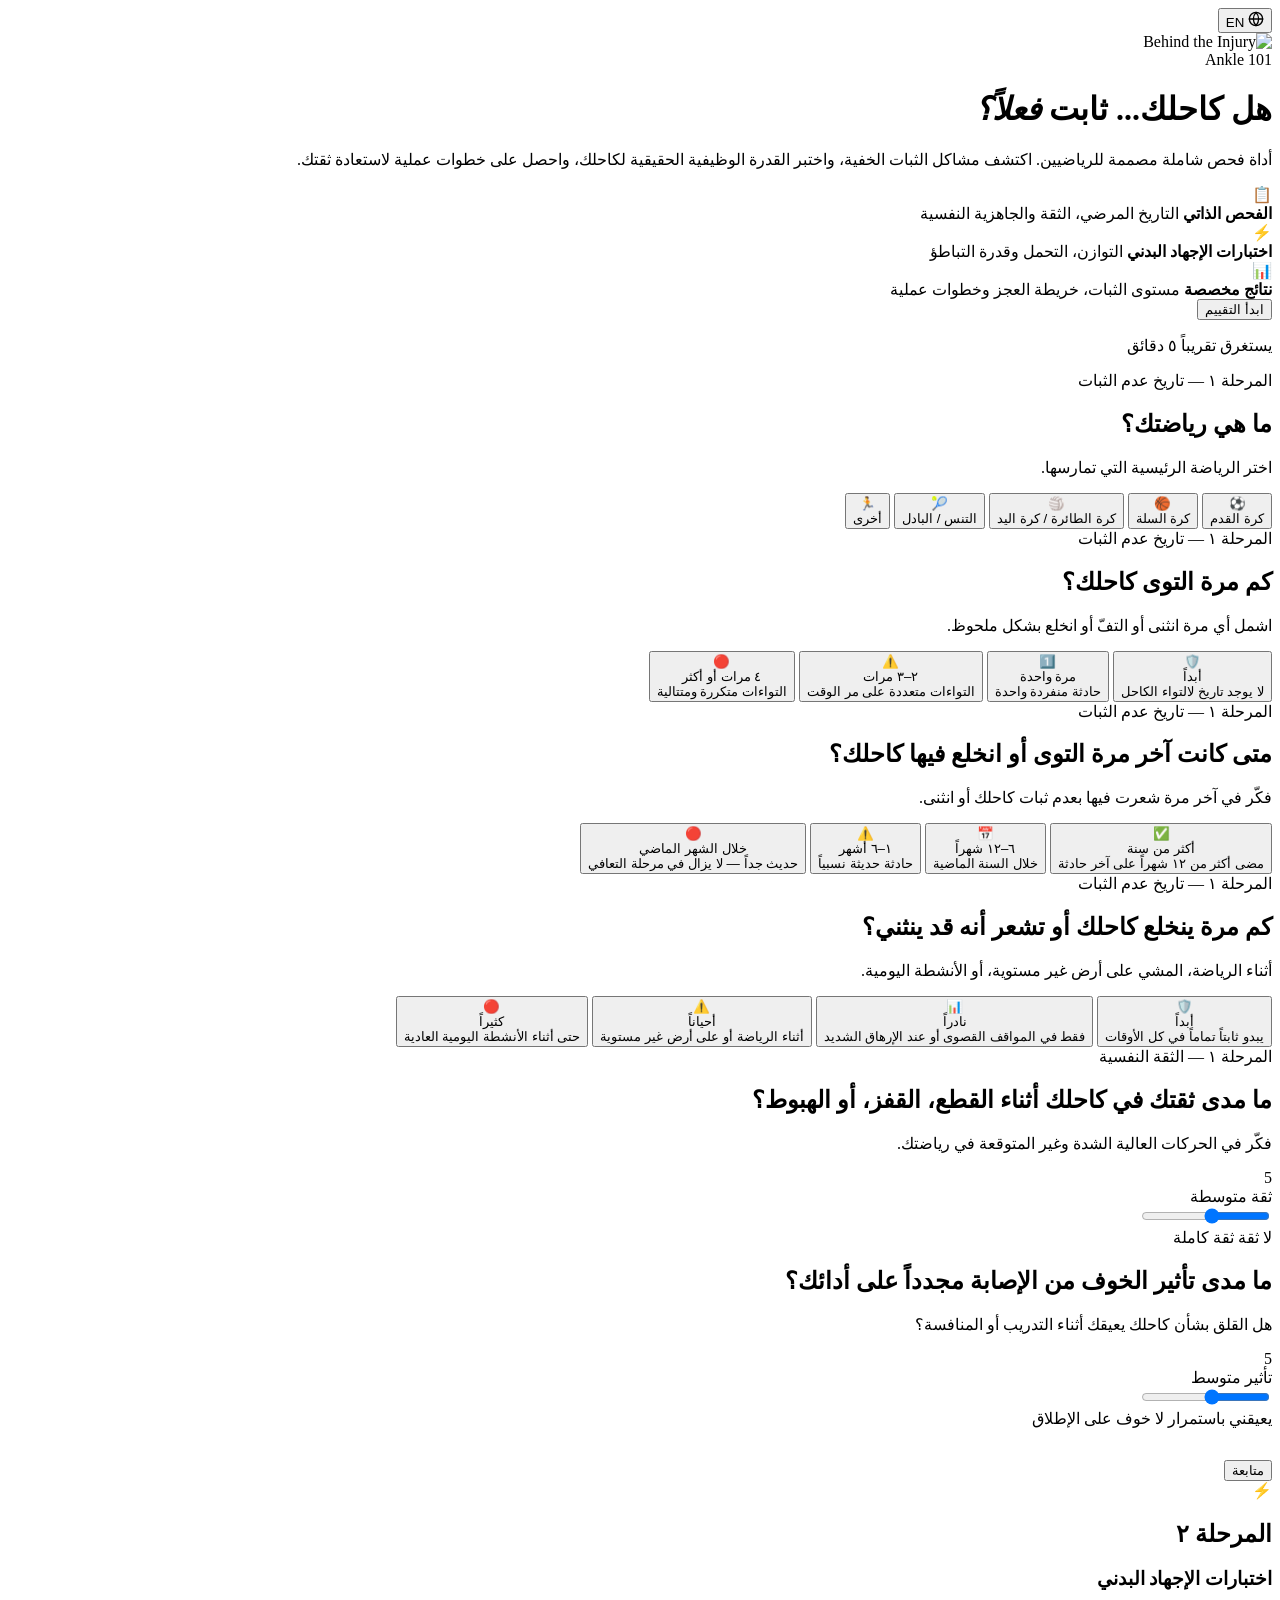
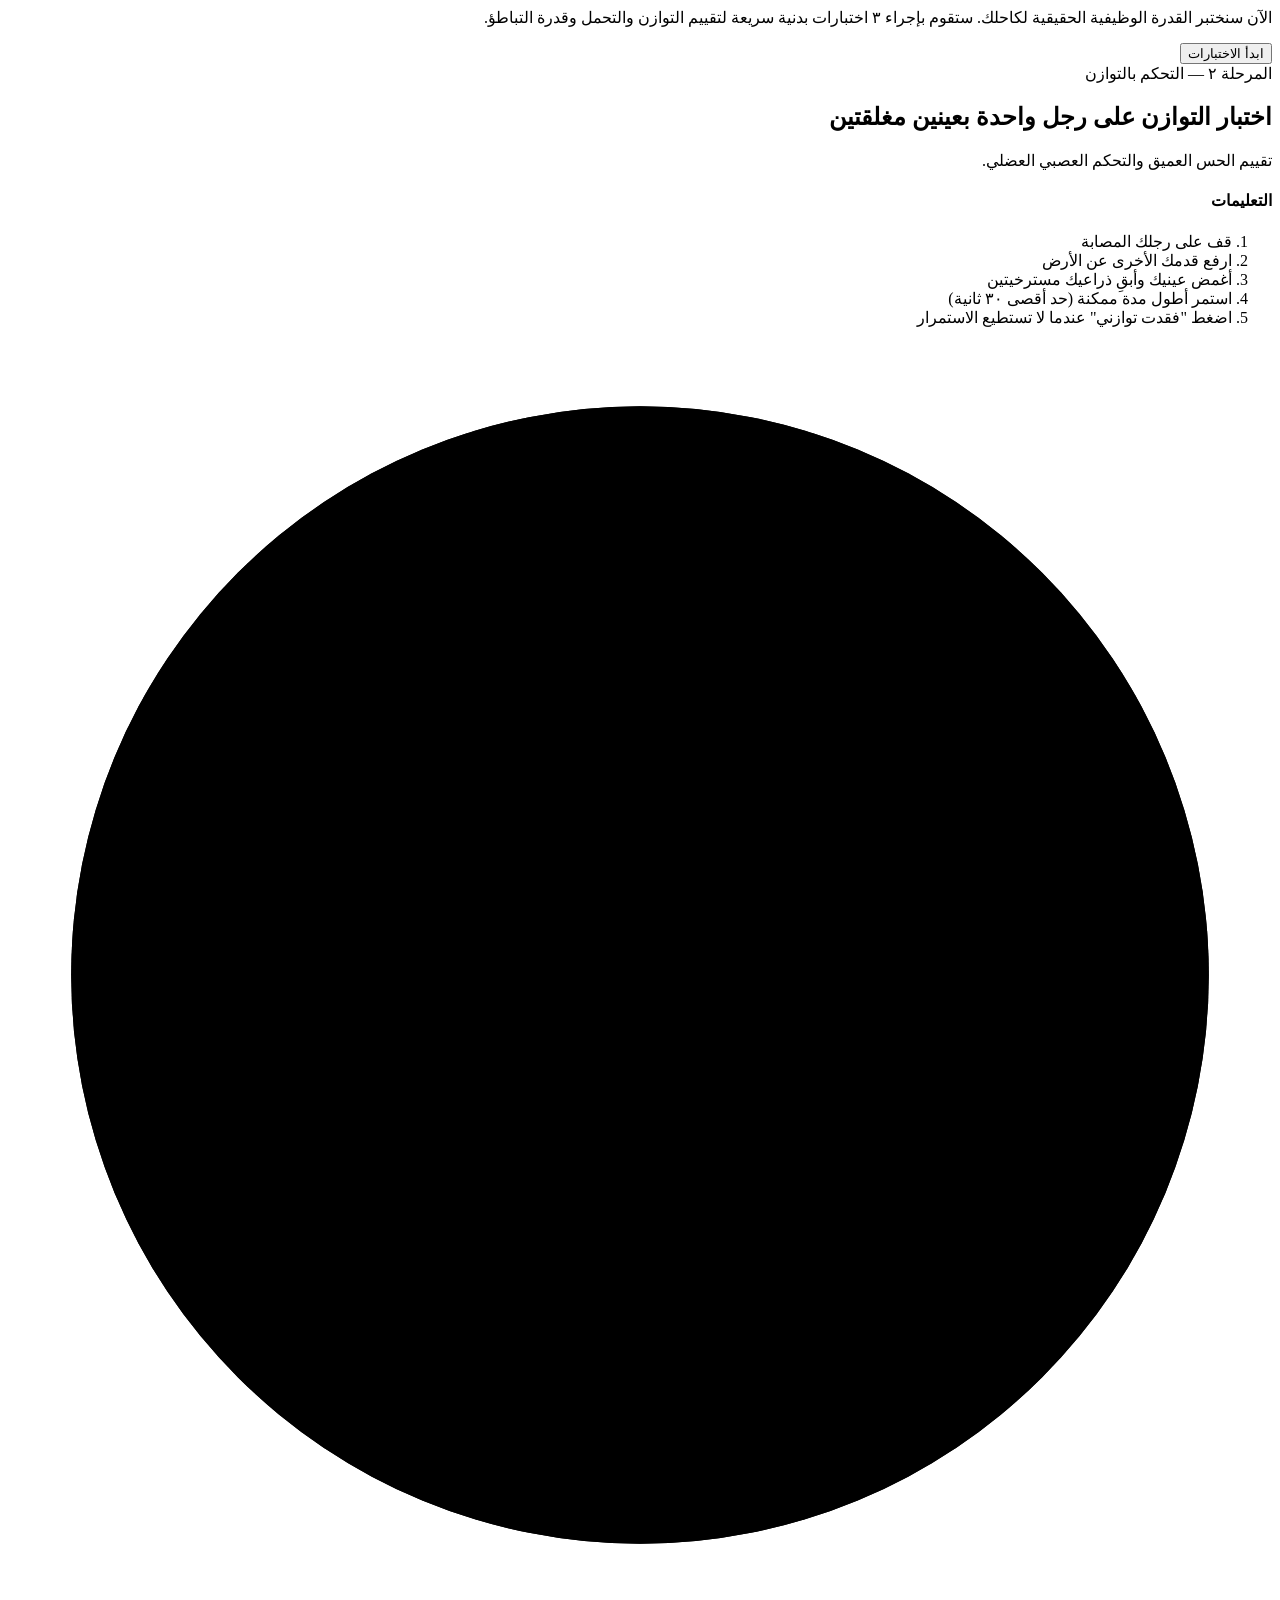
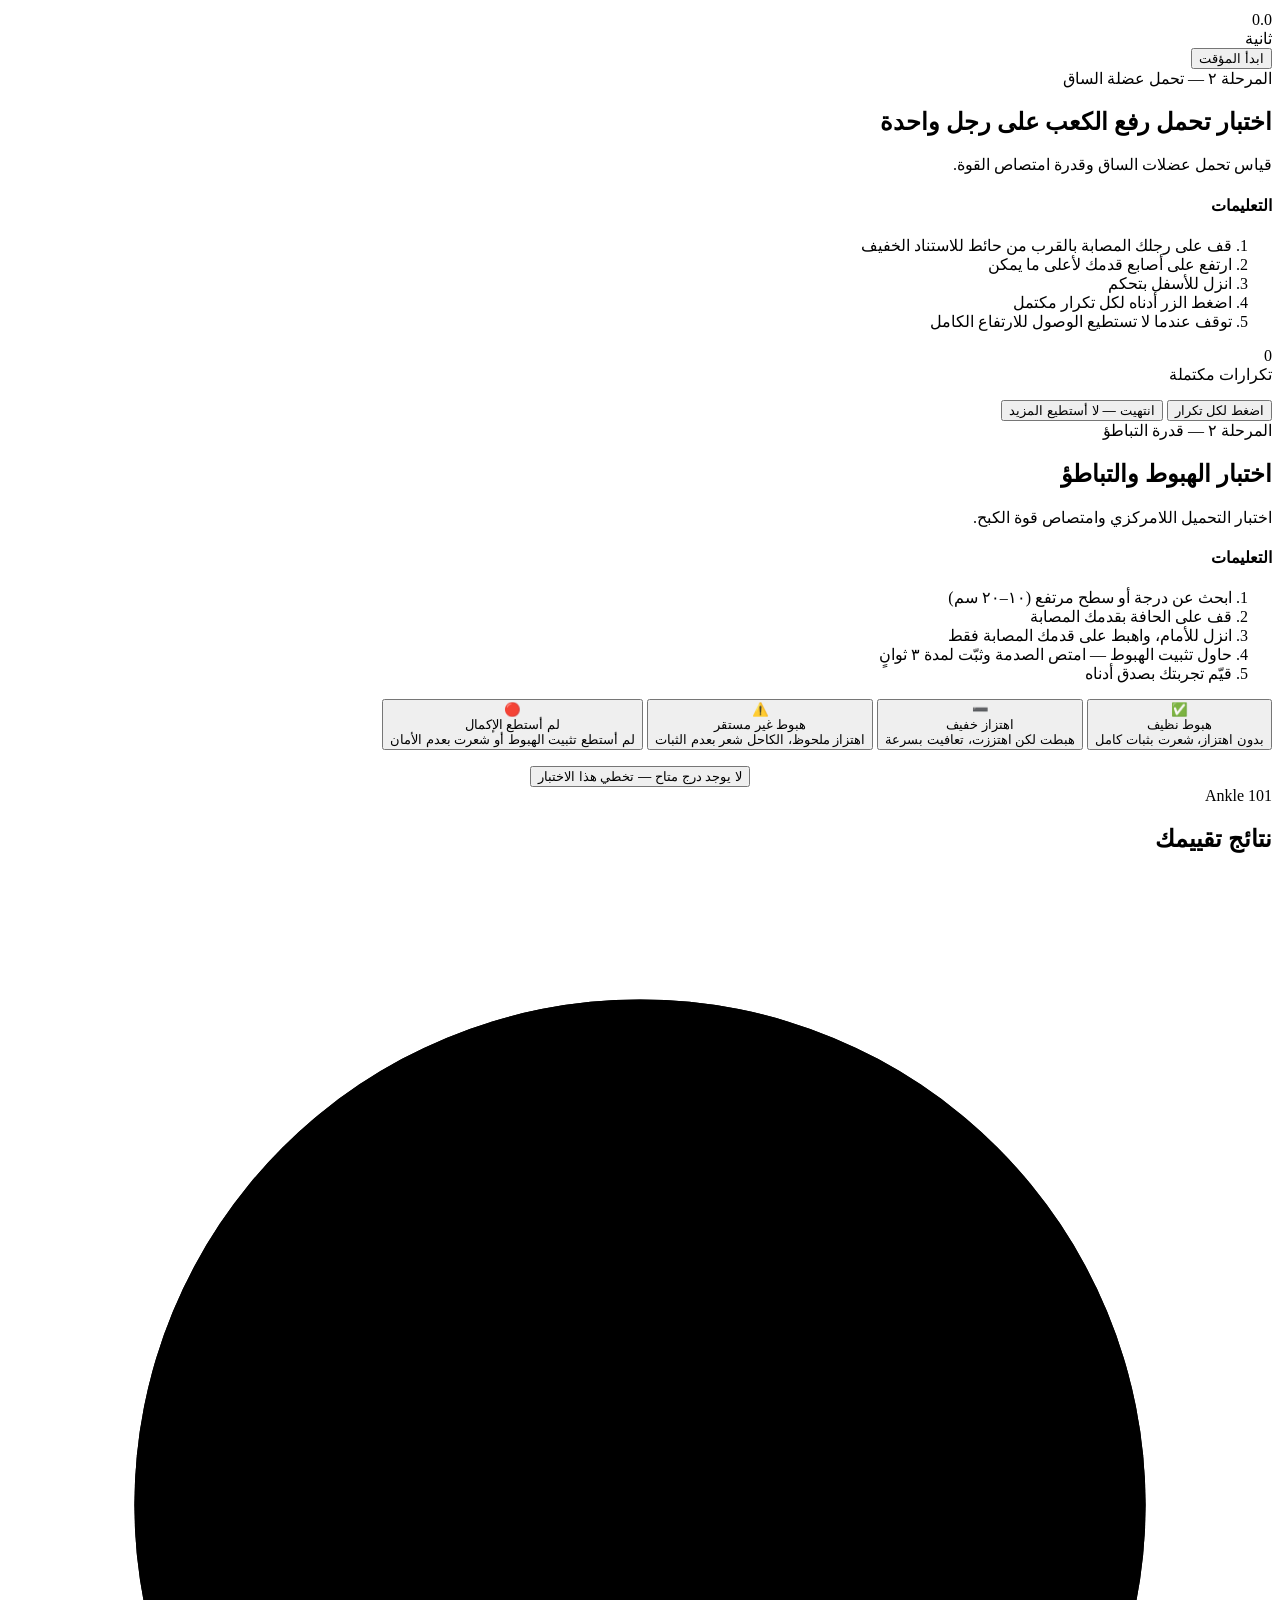
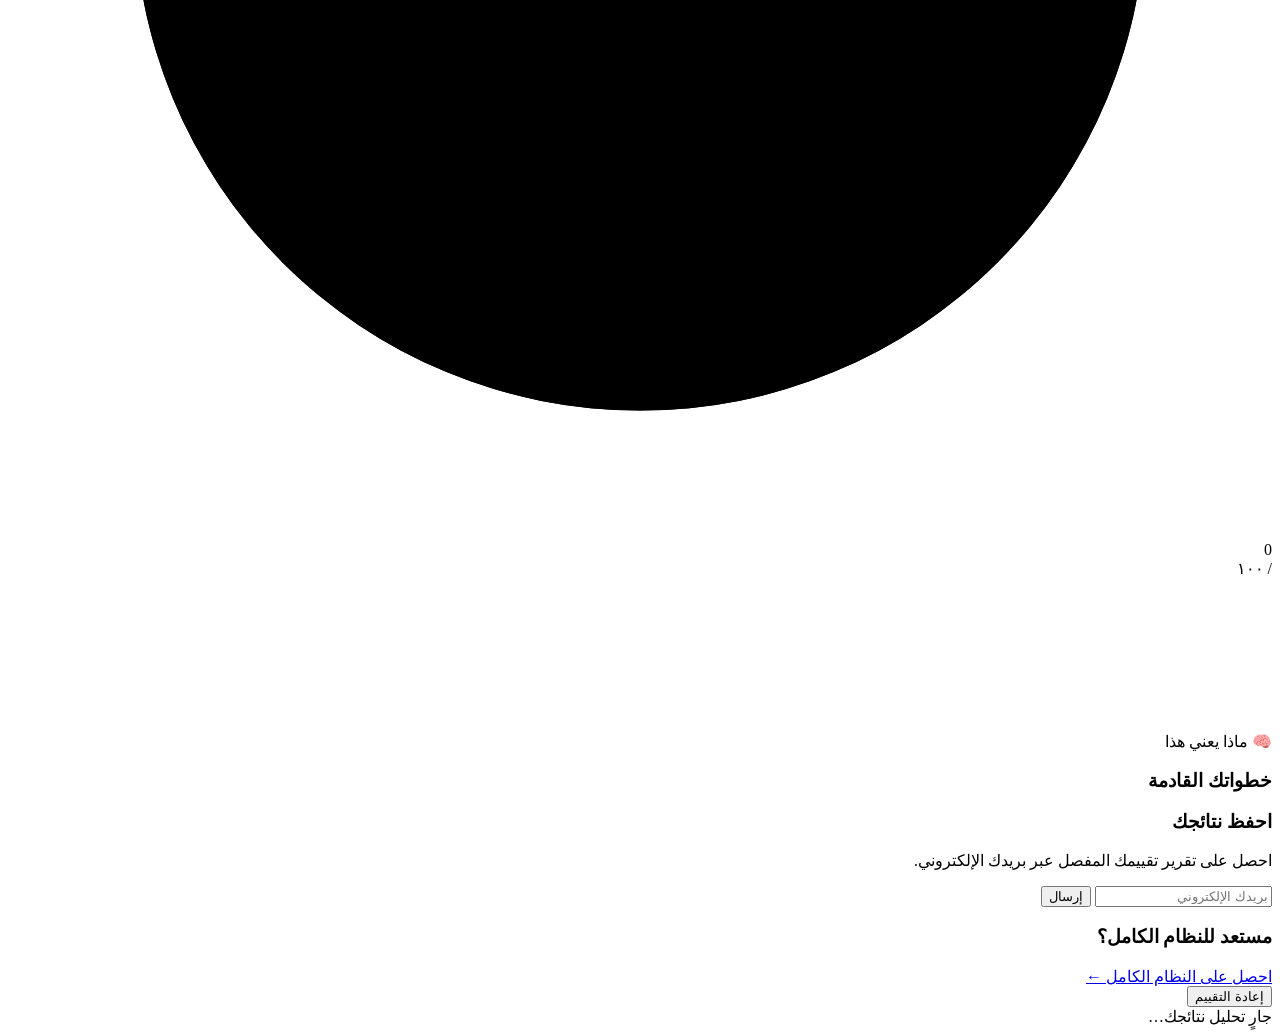
==== index.html @ fca890d3 "Add files via upload" ====
<!DOCTYPE html>
<html lang="ar" dir="rtl">
<head>
  <meta charset="UTF-8">
  <meta name="viewport" content="width=device-width, initial-scale=1.0">
  <meta name="description" content="تقييم مجاني لثبات الكاحل للرياضيين. قيّم ثبات كاحلك، اكتشف المشاكل الخفية، واحصل على توصيات تعافي مخصصة. من Ankle 101.">
  <title>تقييم ثبات الكاحل — Ankle 101</title>

  <!-- Fonts -->
  <link rel="preconnect" href="https://fonts.googleapis.com">
  <link rel="preconnect" href="https://fonts.gstatic.com" crossorigin>
  <link href="https://fonts.googleapis.com/css2?family=Inter:wght@300;400;500;600;700&family=Noto+Sans+Arabic:wght@300;400;500;600;700;800&family=Outfit:wght@400;500;600;700;800&display=swap" rel="stylesheet">

  <!-- Styles -->
  <link rel="stylesheet" href="css/styles.css">
</head>
<body>

  <!-- Language Toggle -->
  <button class="lang-toggle" id="langToggle">
    <span class="lang-toggle-icon"><svg width="16" height="16" viewBox="0 0 24 24" fill="none" stroke="currentColor" stroke-width="2" stroke-linecap="round" stroke-linejoin="round"><circle cx="12" cy="12" r="10"/><line x1="2" y1="12" x2="22" y2="12"/><path d="M12 2a15.3 15.3 0 0 1 4 10 15.3 15.3 0 0 1-4 10 15.3 15.3 0 0 1-4-10 15.3 15.3 0 0 1 4-10z"/></svg></span> EN
  </button>

  <div class="app" id="app">

    <!-- ==========================================
         Progress Bar
         ========================================== -->
    <div class="progress-container" id="progressContainer" style="display:none;">
      <div class="progress-bar">
        <div class="progress-fill" id="progressFill"></div>
      </div>
      <div class="progress-labels">
        <span class="progress-phase" id="phaseLabel1" data-i18n="progress.phase1">المرحلة ١</span>
        <span class="progress-phase" id="phaseLabel2" data-i18n="progress.phase2">المرحلة ٢</span>
        <span class="progress-phase" id="phaseLabelR" data-i18n="progress.results">النتائج</span>
      </div>
    </div>

    <!-- ==========================================
         Screens
         ========================================== -->
    <div class="screens-container" id="screensContainer">

      <!-- ── Screen 0 : Welcome ────────────────── -->
      <div class="screen active" id="screen-welcome" data-step="0">
        <div class="screen-content">
          <img src="img/logo.png" alt="Behind the Injury" class="brand-logo animate-in">
          <div class="welcome-badge animate-in animate-in-delay-1" data-i18n="welcome.badge">Ankle 101</div>

          <h1 class="welcome-title animate-in animate-in-delay-2" data-i18n="welcome.title">
            هل كاحلك... ثابت <em>فعلاً؟</em>
          </h1>

          <p class="welcome-subtitle animate-in animate-in-delay-3" data-i18n="welcome.subtitle">
            أداة فحص شاملة مصممة للرياضيين. اكتشف مشاكل الثبات الخفية، واختبر القدرة الوظيفية الحقيقية لكاحلك، واحصل على خطوات عملية لاستعادة ثقتك.
          </p>

          <div class="welcome-features animate-in animate-in-delay-4">
            <div class="feature-item">
              <div class="feature-icon">📋</div>
              <div class="feature-text">
                <strong data-i18n="welcome.feature1.title">الفحص الذاتي</strong>
                <span data-i18n="welcome.feature1.desc">التاريخ المرضي، الثقة والجاهزية النفسية</span>
              </div>
            </div>
            <div class="feature-item">
              <div class="feature-icon">⚡</div>
              <div class="feature-text">
                <strong data-i18n="welcome.feature2.title">اختبارات الإجهاد البدني</strong>
                <span data-i18n="welcome.feature2.desc">التوازن، التحمل وقدرة التباطؤ</span>
              </div>
            </div>
            <div class="feature-item">
              <div class="feature-icon">📊</div>
              <div class="feature-text">
                <strong data-i18n="welcome.feature3.title">نتائج مخصصة</strong>
                <span data-i18n="welcome.feature3.desc">مستوى الثبات، خريطة العجز وخطوات عملية</span>
              </div>
            </div>
          </div>

          <button class="btn-primary pulse animate-in animate-in-delay-5" id="startBtn" data-i18n="welcome.startBtn">
            ابدأ التقييم
          </button>
          <p class="welcome-time animate-in animate-in-delay-5" data-i18n="welcome.time">يستغرق تقريباً ٥ دقائق</p>
        </div>
      </div>

      <!-- ── Screen 1 : Sport Selection ──────── -->
      <div class="screen" id="screen-sport" data-step="1">
        <div class="screen-content">
          <div class="phase-label" data-i18n="phase1.label">المرحلة ١ — تاريخ عدم الثبات</div>
          <h2 class="question-text" data-i18n="sport.title">ما هي رياضتك؟</h2>
          <p class="question-subtext" data-i18n="sport.subtitle">اختر الرياضة الرئيسية التي تمارسها.</p>

          <div class="option-cards" data-question="sport">
            <button class="option-card" data-score="1">
              <div class="option-icon">⚽</div>
              <div class="option-info">
                <div class="option-label" data-i18n="sport.opt1.label">كرة القدم</div>
              </div>
              <div class="option-check"></div>
            </button>
            <button class="option-card" data-score="2">
              <div class="option-icon">🏀</div>
              <div class="option-info">
                <div class="option-label" data-i18n="sport.opt2.label">كرة السلة</div>
              </div>
              <div class="option-check"></div>
            </button>
            <button class="option-card" data-score="3">
              <div class="option-icon">🏐</div>
              <div class="option-info">
                <div class="option-label" data-i18n="sport.opt3.label">كرة الطائرة / كرة اليد</div>
              </div>
              <div class="option-check"></div>
            </button>
            <button class="option-card" data-score="4">
              <div class="option-icon">🎾</div>
              <div class="option-info">
                <div class="option-label" data-i18n="sport.opt4.label">التنس / البادل</div>
              </div>
              <div class="option-check"></div>
            </button>
            <button class="option-card" data-score="5">
              <div class="option-icon">🏃</div>
              <div class="option-info">
                <div class="option-label" data-i18n="sport.opt5.label">أخرى</div>
              </div>
              <div class="option-check"></div>
            </button>
          </div>
        </div>
      </div>

      <!-- ── Screen 2 : Q1 — Sprain Count ──────── -->
      <div class="screen" id="screen-q1" data-step="1">
        <div class="screen-content">
          <div class="phase-label" data-i18n="phase1.label">المرحلة ١ — تاريخ عدم الثبات</div>
          <h2 class="question-text" data-i18n="q1.title">كم مرة التوى كاحلك؟</h2>
          <p class="question-subtext" data-i18n="q1.subtitle">اشمل أي مرة انثنى أو التفّ أو انخلع بشكل ملحوظ.</p>

          <div class="option-cards" data-question="sprain_count">
            <button class="option-card" data-score="10">
              <div class="option-icon">🛡️</div>
              <div class="option-info">
                <div class="option-label" data-i18n="q1.opt1.label">أبداً</div>
                <div class="option-desc" data-i18n="q1.opt1.desc">لا يوجد تاريخ لالتواء الكاحل</div>
              </div>
              <div class="option-check"></div>
            </button>
            <button class="option-card" data-score="7">
              <div class="option-icon">1️⃣</div>
              <div class="option-info">
                <div class="option-label" data-i18n="q1.opt2.label">مرة واحدة</div>
                <div class="option-desc" data-i18n="q1.opt2.desc">حادثة منفردة واحدة</div>
              </div>
              <div class="option-check"></div>
            </button>
            <button class="option-card" data-score="4">
              <div class="option-icon">⚠️</div>
              <div class="option-info">
                <div class="option-label" data-i18n="q1.opt3.label">٢–٣ مرات</div>
                <div class="option-desc" data-i18n="q1.opt3.desc">التواءات متعددة على مر الوقت</div>
              </div>
              <div class="option-check"></div>
            </button>
            <button class="option-card" data-score="1">
              <div class="option-icon">🔴</div>
              <div class="option-info">
                <div class="option-label" data-i18n="q1.opt4.label">٤ مرات أو أكثر</div>
                <div class="option-desc" data-i18n="q1.opt4.desc">التواءات متكررة ومتتالية</div>
              </div>
              <div class="option-check"></div>
            </button>
          </div>
        </div>
      </div>

      <!-- ── Screen 2 : Q2 — Last Sprain ──────── -->
      <div class="screen" id="screen-q2" data-step="2">
        <div class="screen-content">
          <div class="phase-label" data-i18n="phase1.label">المرحلة ١ — تاريخ عدم الثبات</div>
          <h2 class="question-text" data-i18n="q2.title">متى كانت آخر مرة التوى أو انخلع فيها كاحلك؟</h2>
          <p class="question-subtext" data-i18n="q2.subtitle">فكّر في آخر مرة شعرت فيها بعدم ثبات كاحلك أو انثنى.</p>

          <div class="option-cards" data-question="last_sprain">
            <button class="option-card" data-score="10">
              <div class="option-icon">✅</div>
              <div class="option-info">
                <div class="option-label" data-i18n="q2.opt1.label">أكثر من سنة</div>
                <div class="option-desc" data-i18n="q2.opt1.desc">مضى أكثر من ١٢ شهراً على آخر حادثة</div>
              </div>
              <div class="option-check"></div>
            </button>
            <button class="option-card" data-score="7">
              <div class="option-icon">📅</div>
              <div class="option-info">
                <div class="option-label" data-i18n="q2.opt2.label">٦–١٢ شهراً</div>
                <div class="option-desc" data-i18n="q2.opt2.desc">خلال السنة الماضية</div>
              </div>
              <div class="option-check"></div>
            </button>
            <button class="option-card" data-score="4">
              <div class="option-icon">⚠️</div>
              <div class="option-info">
                <div class="option-label" data-i18n="q2.opt3.label">١–٦ أشهر</div>
                <div class="option-desc" data-i18n="q2.opt3.desc">حادثة حديثة نسبياً</div>
              </div>
              <div class="option-check"></div>
            </button>
            <button class="option-card" data-score="1">
              <div class="option-icon">🔴</div>
              <div class="option-info">
                <div class="option-label" data-i18n="q2.opt4.label">خلال الشهر الماضي</div>
                <div class="option-desc" data-i18n="q2.opt4.desc">حديث جداً — لا يزال في مرحلة التعافي</div>
              </div>
              <div class="option-check"></div>
            </button>
          </div>
        </div>
      </div>

      <!-- ── Screen 3 : Q3 — Giving Way ──────── -->
      <div class="screen" id="screen-q3" data-step="3">
        <div class="screen-content">
          <div class="phase-label" data-i18n="phase1.label">المرحلة ١ — تاريخ عدم الثبات</div>
          <h2 class="question-text" data-i18n="q3.title">كم مرة ينخلع كاحلك أو تشعر أنه قد ينثني؟</h2>
          <p class="question-subtext" data-i18n="q3.subtitle">أثناء الرياضة، المشي على أرض غير مستوية، أو الأنشطة اليومية.</p>

          <div class="option-cards" data-question="giving_way">
            <button class="option-card" data-score="10">
              <div class="option-icon">🛡️</div>
              <div class="option-info">
                <div class="option-label" data-i18n="q3.opt1.label">أبداً</div>
                <div class="option-desc" data-i18n="q3.opt1.desc">يبدو ثابتاً تماماً في كل الأوقات</div>
              </div>
              <div class="option-check"></div>
            </button>
            <button class="option-card" data-score="7">
              <div class="option-icon">📊</div>
              <div class="option-info">
                <div class="option-label" data-i18n="q3.opt2.label">نادراً</div>
                <div class="option-desc" data-i18n="q3.opt2.desc">فقط في المواقف القصوى أو عند الإرهاق الشديد</div>
              </div>
              <div class="option-check"></div>
            </button>
            <button class="option-card" data-score="4">
              <div class="option-icon">⚠️</div>
              <div class="option-info">
                <div class="option-label" data-i18n="q3.opt3.label">أحياناً</div>
                <div class="option-desc" data-i18n="q3.opt3.desc">أثناء الرياضة أو على أرض غير مستوية</div>
              </div>
              <div class="option-check"></div>
            </button>
            <button class="option-card" data-score="1">
              <div class="option-icon">🔴</div>
              <div class="option-info">
                <div class="option-label" data-i18n="q3.opt4.label">كثيراً</div>
                <div class="option-desc" data-i18n="q3.opt4.desc">حتى أثناء الأنشطة اليومية العادية</div>
              </div>
              <div class="option-check"></div>
            </button>
          </div>
        </div>
      </div>

      <!-- ── Screen 4 : Confidence Sliders ─────── -->
      <div class="screen" id="screen-confidence" data-step="4">
        <div class="screen-content">
          <div class="phase-label" data-i18n="confidence.label">المرحلة ١ — الثقة النفسية</div>

          <div class="slider-questions">
            <!-- Slider 1 -->
            <div class="slider-question">
              <h2 class="slider-question-text" data-i18n="confidence.q1.title">ما مدى ثقتك في كاحلك أثناء القطع، القفز، أو الهبوط؟</h2>
              <p class="slider-subtext" data-i18n="confidence.q1.subtitle">فكّر في الحركات العالية الشدة وغير المتوقعة في رياضتك.</p>
              <div class="slider-container">
                <div class="slider-value-display">
                  <div class="slider-value-number" id="confidenceValue">5</div>
                  <div class="slider-value-label" id="confidenceLabel">ثقة متوسطة</div>
                </div>
                <input type="range" min="1" max="10" value="5" id="confidenceSlider">
                <div class="slider-labels">
                  <span data-i18n="confidence.slider.low">لا ثقة</span>
                  <span data-i18n="confidence.slider.high">ثقة كاملة</span>
                </div>
              </div>
            </div>

            <!-- Slider 2 -->
            <div class="slider-question">
              <h2 class="slider-question-text" data-i18n="confidence.q2.title">ما مدى تأثير الخوف من الإصابة مجدداً على أدائك؟</h2>
              <p class="slider-subtext" data-i18n="confidence.q2.subtitle">هل القلق بشأن كاحلك يعيقك أثناء التدريب أو المنافسة؟</p>
              <div class="slider-container">
                <div class="slider-value-display">
                  <div class="slider-value-number" id="fearValue">5</div>
                  <div class="slider-value-label" id="fearLabel">تأثير متوسط</div>
                </div>
                <input type="range" min="1" max="10" value="5" id="fearSlider">
                <div class="slider-labels">
                  <span data-i18n="confidence.fear.low">يعيقني باستمرار</span>
                  <span data-i18n="confidence.fear.high">لا خوف على الإطلاق</span>
                </div>
              </div>
            </div>
          </div>

          <button class="btn-primary" id="confidenceNext" style="margin-top:32px;" data-i18n="confidence.next">متابعة</button>
        </div>
      </div>

      <!-- ── Screen 5 : Phase 2 Transition ─────── -->
      <div class="screen" id="screen-phase2" data-step="5">
        <div class="screen-content">
          <div class="phase-transition">
            <div class="phase-transition-icon">⚡</div>
            <h2 data-i18n="phase2.transition.label">المرحلة ٢</h2>
            <h3 data-i18n="phase2.transition.title">اختبارات الإجهاد البدني</h3>
            <p data-i18n="phase2.transition.desc">الآن سنختبر القدرة الوظيفية الحقيقية لكاحلك. ستقوم بإجراء ٣ اختبارات بدنية سريعة لتقييم التوازن والتحمل وقدرة التباطؤ.</p>
            <button class="btn-primary" id="phase2Start" data-i18n="phase2.transition.start">ابدأ الاختبارات</button>
          </div>
        </div>
      </div>

      <!-- ── Screen 6 : Balance Hold ───────────── -->
      <div class="screen" id="screen-balance" data-step="6">
        <div class="screen-content">
          <div class="phase-label" data-i18n="balance.label">المرحلة ٢ — التحكم بالتوازن</div>
          <h2 class="question-text" data-i18n="balance.title">اختبار التوازن على رجل واحدة بعينين مغلقتين</h2>
          <p class="test-purpose" data-i18n="balance.purpose">تقييم الحس العميق والتحكم العصبي العضلي.</p>

          <div class="test-instructions">
            <h4 data-i18n="balance.instructions.title">التعليمات</h4>
            <ol>
              <li data-i18n="balance.step1">قف على رجلك المصابة</li>
              <li data-i18n="balance.step2">ارفع قدمك الأخرى عن الأرض</li>
              <li data-i18n="balance.step3">أغمض عينيك وأبقِ ذراعيك مسترخيتين</li>
              <li data-i18n="balance.step4">استمر أطول مدة ممكنة (حد أقصى ٣٠ ثانية)</li>
              <li data-i18n="balance.step5">اضغط "فقدت توازني" عندما لا تستطيع الاستمرار</li>
            </ol>
          </div>

          <div class="timer-display">
            <div class="timer-ring-container">
              <svg class="timer-ring" viewBox="0 0 200 200">
                <circle class="timer-ring-bg" cx="100" cy="100" r="90"/>
                <circle class="timer-ring-fill" id="timerRingFill" cx="100" cy="100" r="90"/>
              </svg>
              <div class="timer-text">
                <div class="timer-value" id="timerValue">0.0</div>
                <div class="timer-unit" data-i18n="balance.timer.unit">ثانية</div>
              </div>
            </div>
          </div>

          <div class="timer-controls">
            <button class="btn-primary" id="balanceStart" data-i18n="balance.start">ابدأ المؤقت</button>
            <button class="btn-danger" id="balanceStop" style="display:none;" data-i18n="balance.stop">فقدت توازني</button>
          </div>
        </div>
      </div>

      <!-- ── Screen 7 : Calf Raise Counter ─────── -->
      <div class="screen" id="screen-calfraise" data-step="7">
        <div class="screen-content">
          <div class="phase-label" data-i18n="calf.label">المرحلة ٢ — تحمل عضلة الساق</div>
          <h2 class="question-text" data-i18n="calf.title">اختبار تحمل رفع الكعب على رجل واحدة</h2>
          <p class="test-purpose" data-i18n="calf.purpose">قياس تحمل عضلات الساق وقدرة امتصاص القوة.</p>

          <div class="test-instructions">
            <h4 data-i18n="calf.instructions.title">التعليمات</h4>
            <ol>
              <li data-i18n="calf.step1">قف على رجلك المصابة بالقرب من حائط للاستناد الخفيف</li>
              <li data-i18n="calf.step2">ارتفع على أصابع قدمك لأعلى ما يمكن</li>
              <li data-i18n="calf.step3">انزل للأسفل بتحكم</li>
              <li data-i18n="calf.step4">اضغط الزر أدناه لكل تكرار مكتمل</li>
              <li data-i18n="calf.step5">توقف عندما لا تستطيع الوصول للارتفاع الكامل</li>
            </ol>
          </div>

          <div class="counter-display">
            <div class="counter-value" id="calfCount">0</div>
            <div class="counter-label" data-i18n="calf.counter.label">تكرارات مكتملة</div>
          </div>

          <button class="btn-counter" id="calfCountBtn" data-i18n="calf.tapBtn">اضغط لكل تكرار</button>
          <button class="btn-primary" id="calfDone" style="margin-top:16px;" data-i18n="calf.doneBtn">انتهيت — لا أستطيع المزيد</button>
        </div>
      </div>

      <!-- ── Screen 8 : Deceleration Drop ──────── -->
      <div class="screen" id="screen-decel" data-step="8">
        <div class="screen-content">
          <div class="phase-label" data-i18n="decel.label">المرحلة ٢ — قدرة التباطؤ</div>
          <h2 class="question-text" data-i18n="decel.title">اختبار الهبوط والتباطؤ</h2>
          <p class="test-purpose" data-i18n="decel.purpose">اختبار التحميل اللامركزي وامتصاص قوة الكبح.</p>

          <div class="test-instructions">
            <h4 data-i18n="decel.instructions.title">التعليمات</h4>
            <ol>
              <li data-i18n="decel.step1">ابحث عن درجة أو سطح مرتفع (١٠–٢٠ سم)</li>
              <li data-i18n="decel.step2">قف على الحافة بقدمك المصابة</li>
              <li data-i18n="decel.step3">انزل للأمام، واهبط على قدمك المصابة فقط</li>
              <li data-i18n="decel.step4">حاول تثبيت الهبوط — امتص الصدمة وثبّت لمدة ٣ ثوانٍ</li>
              <li data-i18n="decel.step5">قيّم تجربتك بصدق أدناه</li>
            </ol>
          </div>

          <div class="option-cards" data-question="decel_drop">
            <button class="option-card" data-score="15">
              <div class="option-icon">✅</div>
              <div class="option-info">
                <div class="option-label" data-i18n="decel.opt1.label">هبوط نظيف</div>
                <div class="option-desc" data-i18n="decel.opt1.desc">بدون اهتزاز، شعرت بثبات كامل</div>
              </div>
              <div class="option-check"></div>
            </button>
            <button class="option-card" data-score="10">
              <div class="option-icon">➖</div>
              <div class="option-info">
                <div class="option-label" data-i18n="decel.opt2.label">اهتزاز خفيف</div>
                <div class="option-desc" data-i18n="decel.opt2.desc">هبطت لكن اهتززت، تعافيت بسرعة</div>
              </div>
              <div class="option-check"></div>
            </button>
            <button class="option-card" data-score="5">
              <div class="option-icon">⚠️</div>
              <div class="option-info">
                <div class="option-label" data-i18n="decel.opt3.label">هبوط غير مستقر</div>
                <div class="option-desc" data-i18n="decel.opt3.desc">اهتزاز ملحوظ، الكاحل شعر بعدم الثبات</div>
              </div>
              <div class="option-check"></div>
            </button>
            <button class="option-card" data-score="1">
              <div class="option-icon">🔴</div>
              <div class="option-info">
                <div class="option-label" data-i18n="decel.opt4.label">لم أستطع الإكمال</div>
                <div class="option-desc" data-i18n="decel.opt4.desc">لم أستطع تثبيت الهبوط أو شعرت بعدم الأمان</div>
              </div>
              <div class="option-check"></div>
            </button>
          </div>
          <div style="text-align:center;margin-top:16px;">
            <button class="btn-text" id="decelSkip" data-i18n="decel.skip">لا يوجد درج متاح — تخطي هذا الاختبار</button>
          </div>
        </div>
      </div>

      <!-- ── Screen 9 : Results ────────────────── -->
      <div class="screen" id="screen-results" data-step="9">
        <div class="screen-content">

          <div class="results-header">
            <div class="welcome-badge" data-i18n="welcome.badge">Ankle 101</div>
            <h2 data-i18n="results.header">نتائج تقييمك</h2>
          </div>

          <!-- Score Ring -->
          <div class="score-display">
            <div class="score-ring-container">
              <svg class="score-ring" viewBox="0 0 200 200">
                <circle class="score-ring-bg" cx="100" cy="100" r="80"/>
                <circle class="score-ring-fill" id="scoreRingFill" cx="100" cy="100" r="80"/>
              </svg>
              <div class="score-text">
                <div class="score-number" id="scoreValue">0</div>
                <div class="score-total" data-i18n="results.scoreTotal">/ ١٠٠</div>
              </div>
            </div>
          </div>

          <!-- Tier Badge -->
          <div class="tier-badge" id="tierBadge"></div>

          <!-- Acute Warning -->
          <div class="acute-warning" id="acuteWarning" style="display:none;">
            <div class="acute-warning-title" data-i18n="results.acuteWarning.title">⚠️ تنبيه مهم</div>
            <p data-i18n="results.acuteWarning.text">
              بناءً على إجاباتك، قد تكون إصابتك لا تزال في المرحلة الحادة.
              ننصح بمراجعة أخصائي طب رياضي قبل البدء بأي برنامج تأهيل.
              التوصيات أدناه لا تزال ذات صلة لكن يجب مناقشتها مع مقدم الرعاية الصحية أولاً.
            </p>
          </div>

          <!-- Radar Chart -->
          <div class="chart-container">
            <canvas id="radarChart"></canvas>
          </div>

          <!-- Category Bars -->
          <div class="category-bars" id="categoryBars"></div>

          <!-- Insights -->
          <div class="insights-section" id="insightsSection">
            <div class="insights-title" data-i18n="results.insights.title">🧠 ماذا يعني هذا</div>
            <p class="insights-text" id="insightsText"></p>
          </div>

          <!-- Action Steps -->
          <div class="action-steps" id="actionSteps">
            <h3 class="action-steps-title" data-i18n="results.actionSteps.title">خطواتك القادمة</h3>
            <div id="actionStepsList"></div>
          </div>

          <!-- Email Capture -->
          <div class="email-capture">
            <h3 data-i18n="results.email.title">احفظ نتائجك</h3>
            <p data-i18n="results.email.desc">احصل على تقرير تقييمك المفصل عبر بريدك الإلكتروني.</p>
            <div class="email-form">
              <input type="email" id="emailInput" data-i18n="results.email.placeholder" placeholder="بريدك الإلكتروني" aria-label="Email address">
              <button id="emailSubmit" data-i18n="results.email.send">إرسال</button>
            </div>
          </div>

          <!-- CTA -->
          <div class="cta-section">
            <div class="cta-card">
              <h3 data-i18n="results.cta.title">مستعد للنظام الكامل؟</h3>
              <p id="ctaText"></p>
              <a href="#" class="btn-cta" id="ctaButton" data-i18n="results.cta.button">احصل على النظام الكامل ←</a>
            </div>
          </div>

          <!-- Retake -->
          <div class="retake-container">
            <button class="btn-text" id="retakeBtn" data-i18n="results.retake">إعادة التقييم</button>
          </div>

        </div>
      </div>

    </div><!-- /screens-container -->
  </div><!-- /app -->

  <!-- Calculating Overlay -->
  <div class="calculating-overlay" id="calculatingOverlay">
    <div class="calculating-spinner"></div>
    <div class="calculating-text" data-i18n="calculating.text">جارٍ تحليل نتائجك…</div>
  </div>

  <!-- Scripts -->
  <script src="js/i18n.js"></script>
  <script src="js/scoring.js"></script>
  <script src="js/timer.js"></script>
  <script src="js/charts.js"></script>
  <script src="js/app.js"></script>

</body>
</html>
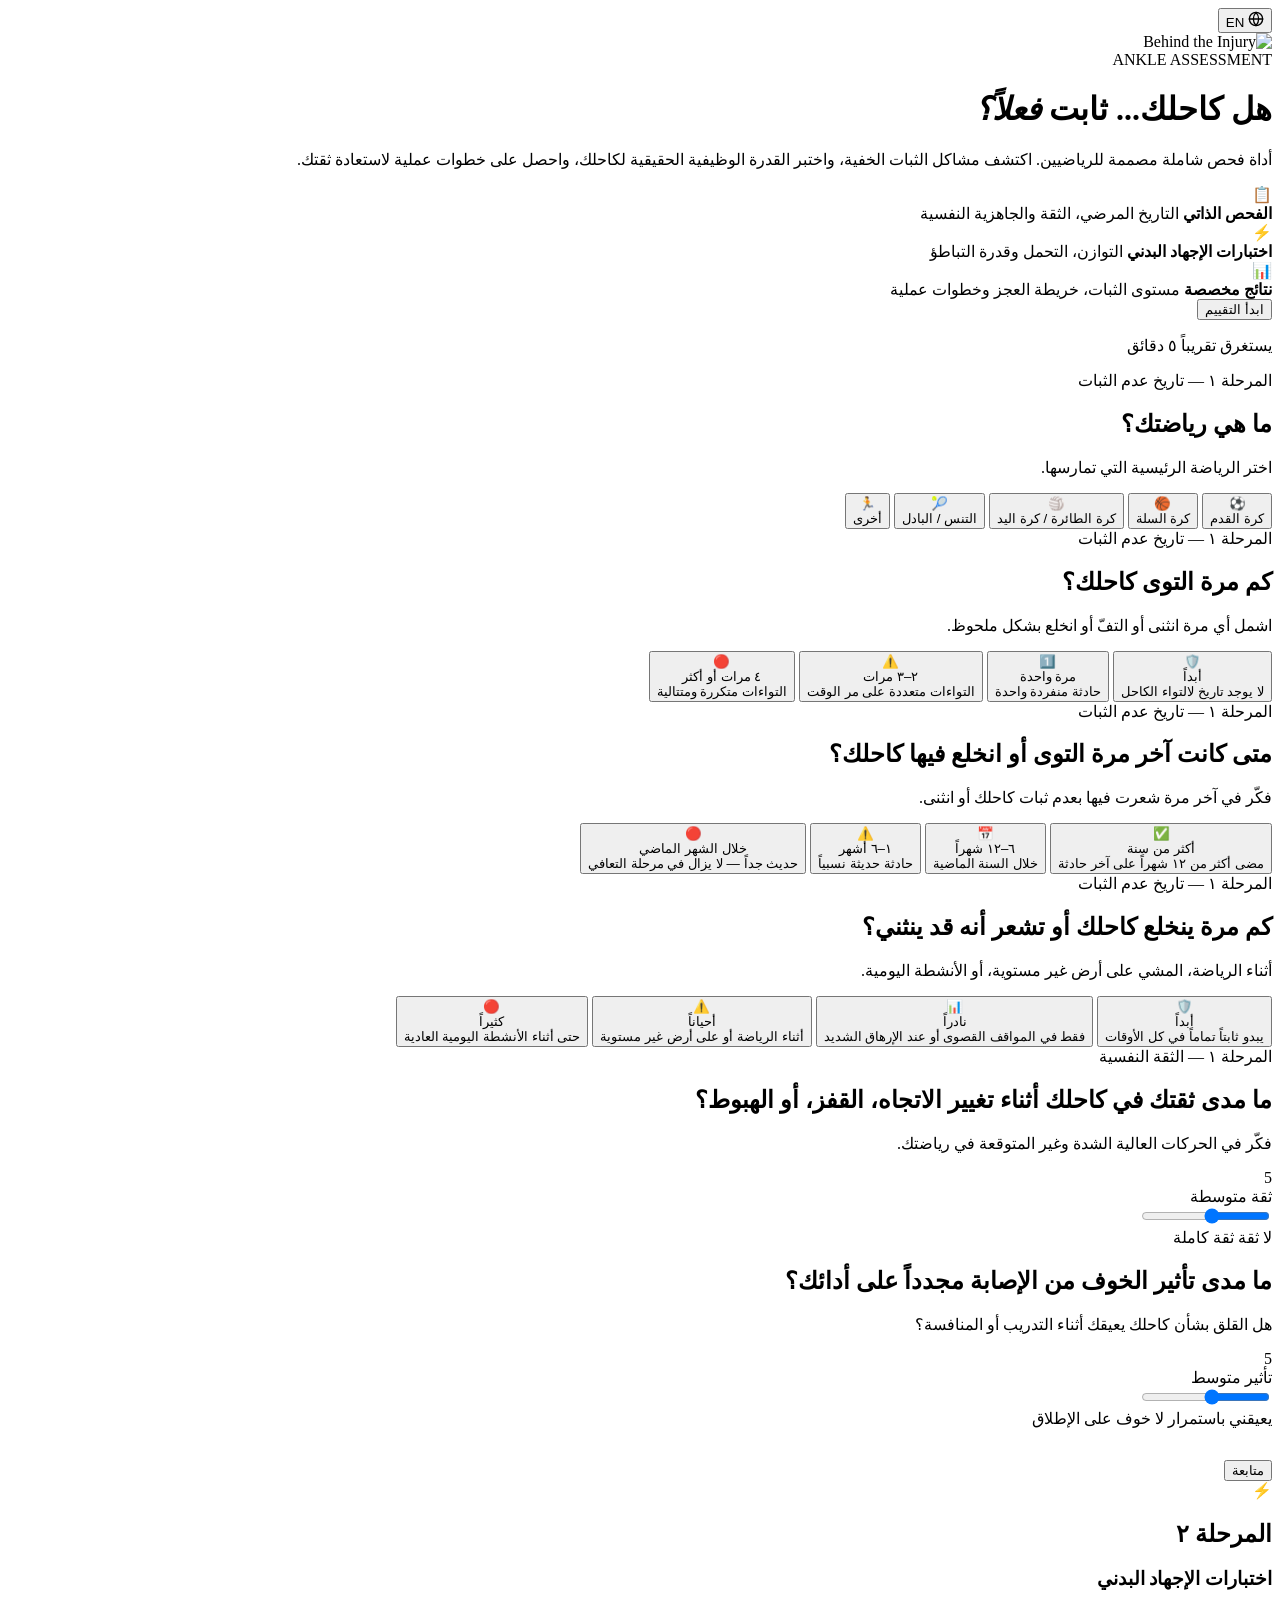
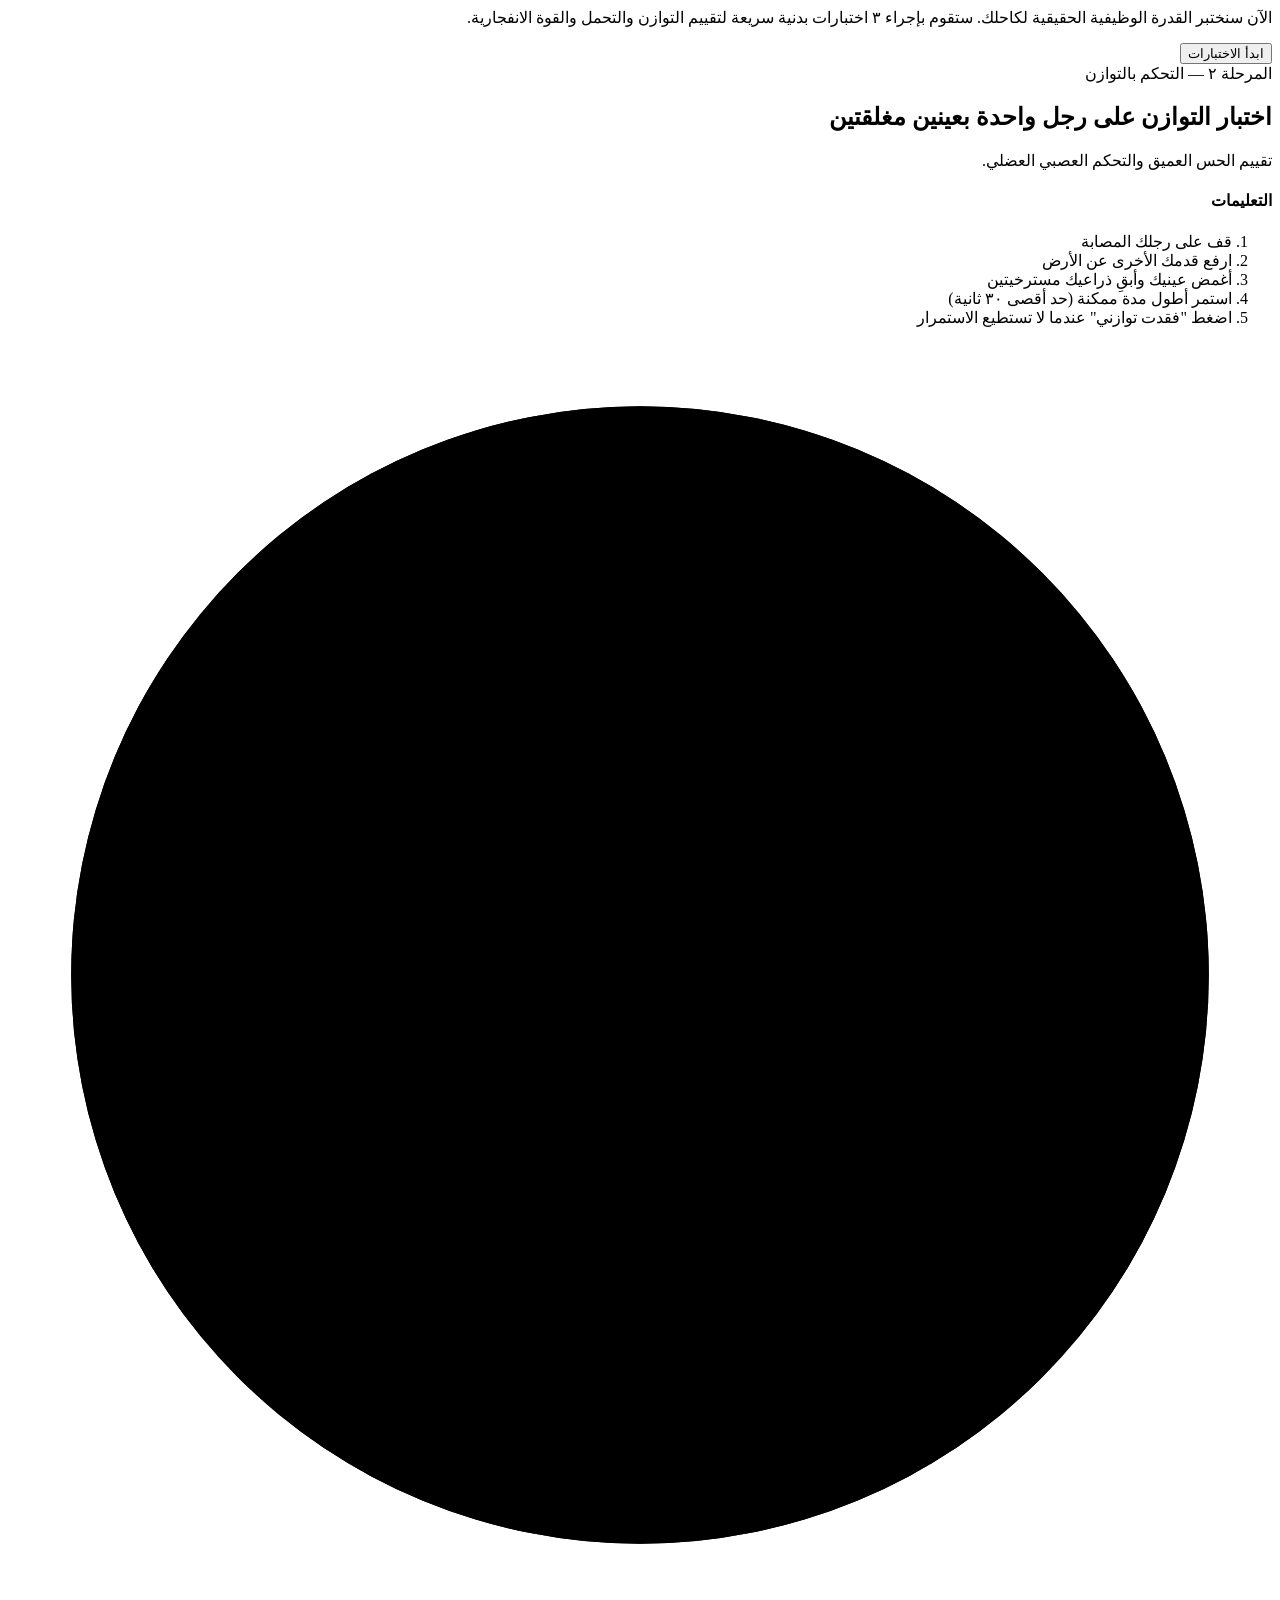
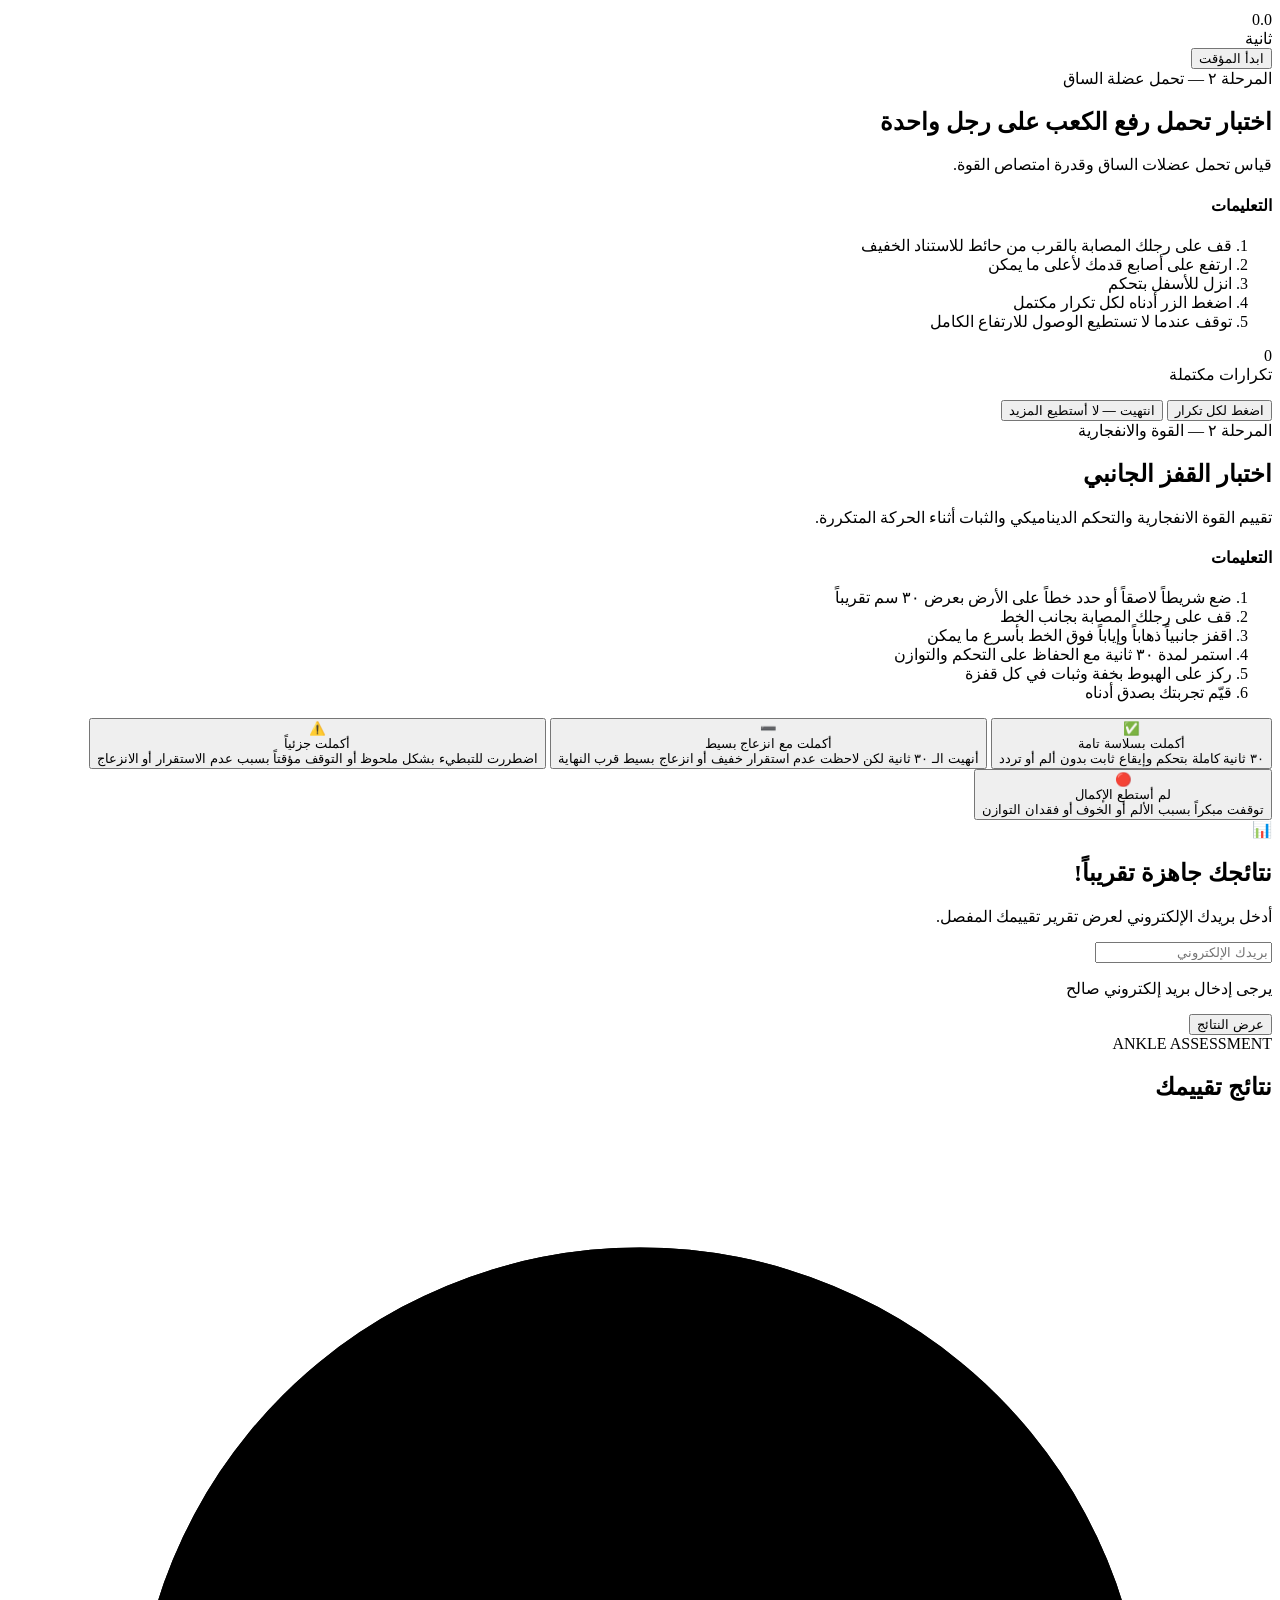
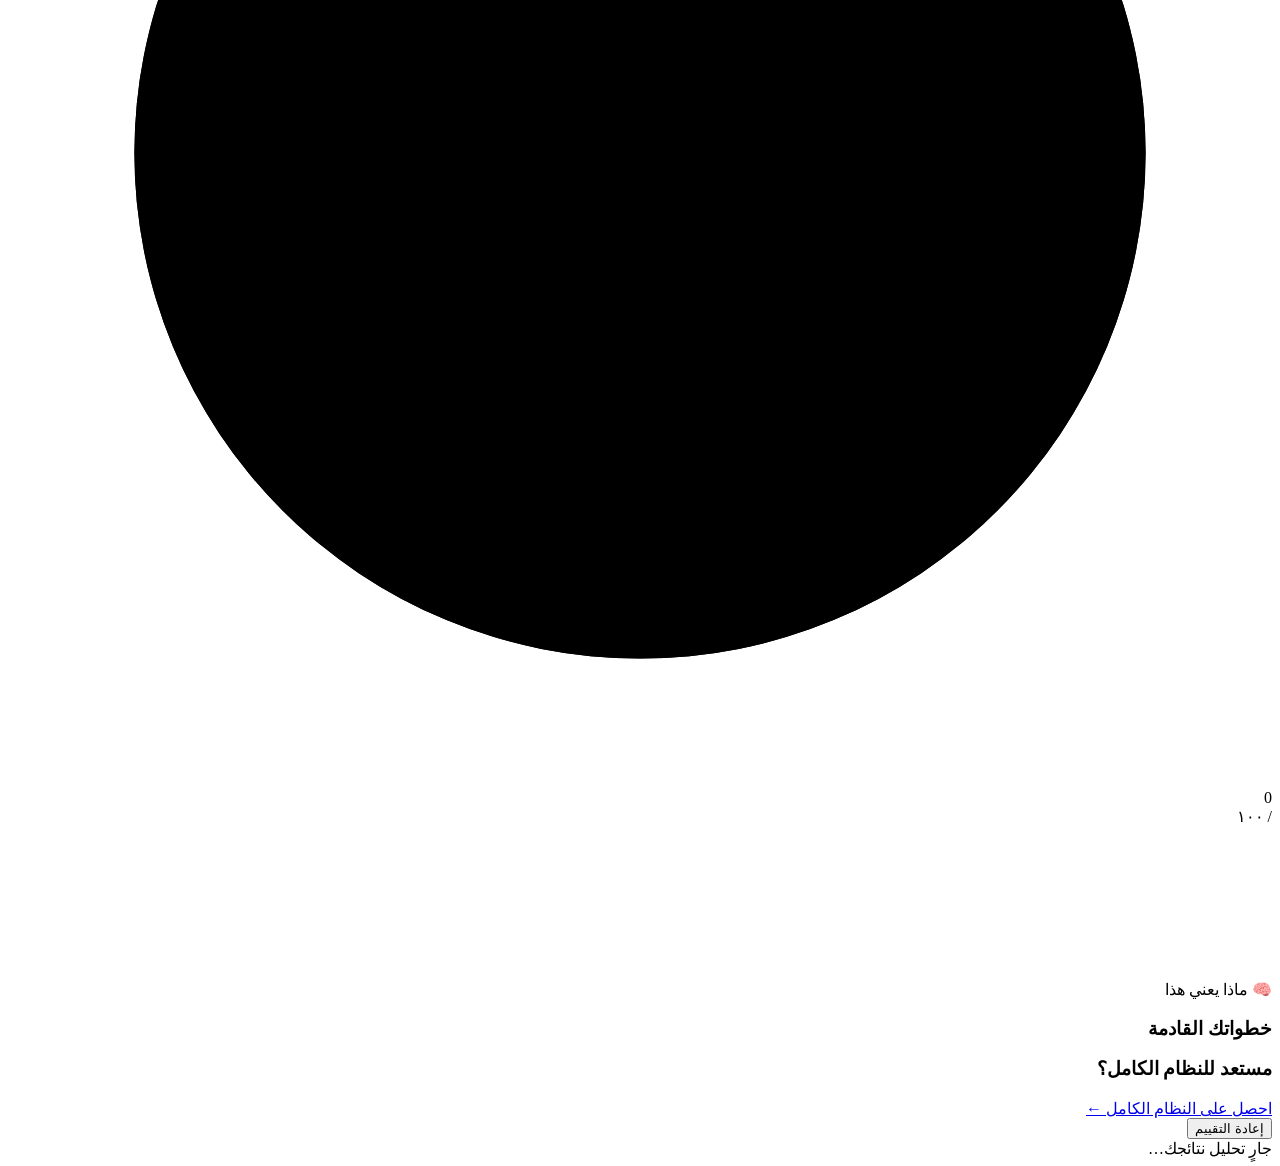
==== commit 1c6c551f: "Update index.html" ====
--- a/index.html
+++ b/index.html
@@ -6,26 +6,20 @@
   <meta name="description" content="تقييم مجاني لثبات الكاحل للرياضيين. قيّم ثبات كاحلك، اكتشف المشاكل الخفية، واحصل على توصيات تعافي مخصصة. من Ankle 101.">
   <title>تقييم ثبات الكاحل — Ankle 101</title>
 
-  <!-- Fonts -->
   <link rel="preconnect" href="https://fonts.googleapis.com">
   <link rel="preconnect" href="https://fonts.gstatic.com" crossorigin>
   <link href="https://fonts.googleapis.com/css2?family=Inter:wght@300;400;500;600;700&family=Noto+Sans+Arabic:wght@300;400;500;600;700;800&family=Outfit:wght@400;500;600;700;800&display=swap" rel="stylesheet">
 
-  <!-- Styles -->
-  <link rel="stylesheet" href="css/styles.css">
+  <link rel="stylesheet" href="styles.css">
 </head>
 <body>
 
-  <!-- Language Toggle -->
   <button class="lang-toggle" id="langToggle">
     <span class="lang-toggle-icon"><svg width="16" height="16" viewBox="0 0 24 24" fill="none" stroke="currentColor" stroke-width="2" stroke-linecap="round" stroke-linejoin="round"><circle cx="12" cy="12" r="10"/><line x1="2" y1="12" x2="22" y2="12"/><path d="M12 2a15.3 15.3 0 0 1 4 10 15.3 15.3 0 0 1-4 10 15.3 15.3 0 0 1-4-10 15.3 15.3 0 0 1 4-10z"/></svg></span> EN
   </button>
 
   <div class="app" id="app">
 
-    <!-- ==========================================
-         Progress Bar
-         ========================================== -->
     <div class="progress-container" id="progressContainer" style="display:none;">
       <div class="progress-bar">
         <div class="progress-fill" id="progressFill"></div>
@@ -37,16 +31,14 @@
       </div>
     </div>
 
-    <!-- ==========================================
-         Screens
-         ========================================== -->
     <div class="screens-container" id="screensContainer">
 
-      <!-- ── Screen 0 : Welcome ────────────────── -->
       <div class="screen active" id="screen-welcome" data-step="0">
         <div class="screen-content">
-          <img src="img/logo.png" alt="Behind the Injury" class="brand-logo animate-in">
-          <div class="welcome-badge animate-in animate-in-delay-1" data-i18n="welcome.badge">Ankle 101</div>
+          <div class="brand-header">
+            <img src="logo.png" alt="Behind the Injury" class="brand-logo animate-in">
+            <div class="welcome-badge animate-in animate-in-delay-1" data-i18n="welcome.badge">ANKLE ASSESSMENT</div>
+          </div>
 
           <h1 class="welcome-title animate-in animate-in-delay-2" data-i18n="welcome.title">
             هل كاحلك... ثابت <em>فعلاً؟</em>
@@ -87,7 +79,6 @@
         </div>
       </div>
 
-      <!-- ── Screen 1 : Sport Selection ──────── -->
       <div class="screen" id="screen-sport" data-step="1">
         <div class="screen-content">
           <div class="phase-label" data-i18n="phase1.label">المرحلة ١ — تاريخ عدم الثبات</div>
@@ -134,7 +125,6 @@
         </div>
       </div>
 
-      <!-- ── Screen 2 : Q1 — Sprain Count ──────── -->
       <div class="screen" id="screen-q1" data-step="1">
         <div class="screen-content">
           <div class="phase-label" data-i18n="phase1.label">المرحلة ١ — تاريخ عدم الثبات</div>
@@ -178,7 +168,6 @@
         </div>
       </div>
 
-      <!-- ── Screen 2 : Q2 — Last Sprain ──────── -->
       <div class="screen" id="screen-q2" data-step="2">
         <div class="screen-content">
           <div class="phase-label" data-i18n="phase1.label">المرحلة ١ — تاريخ عدم الثبات</div>
@@ -222,7 +211,6 @@
         </div>
       </div>
 
-      <!-- ── Screen 3 : Q3 — Giving Way ──────── -->
       <div class="screen" id="screen-q3" data-step="3">
         <div class="screen-content">
           <div class="phase-label" data-i18n="phase1.label">المرحلة ١ — تاريخ عدم الثبات</div>
@@ -266,15 +254,13 @@
         </div>
       </div>
 
-      <!-- ── Screen 4 : Confidence Sliders ─────── -->
       <div class="screen" id="screen-confidence" data-step="4">
         <div class="screen-content">
           <div class="phase-label" data-i18n="confidence.label">المرحلة ١ — الثقة النفسية</div>
 
           <div class="slider-questions">
-            <!-- Slider 1 -->
             <div class="slider-question">
-              <h2 class="slider-question-text" data-i18n="confidence.q1.title">ما مدى ثقتك في كاحلك أثناء القطع، القفز، أو الهبوط؟</h2>
+              <h2 class="slider-question-text" data-i18n="confidence.q1.title">ما مدى ثقتك في كاحلك أثناء تغيير الاتجاه، القفز، أو الهبوط؟</h2>
               <p class="slider-subtext" data-i18n="confidence.q1.subtitle">فكّر في الحركات العالية الشدة وغير المتوقعة في رياضتك.</p>
               <div class="slider-container">
                 <div class="slider-value-display">
@@ -289,7 +275,6 @@
               </div>
             </div>
 
-            <!-- Slider 2 -->
             <div class="slider-question">
               <h2 class="slider-question-text" data-i18n="confidence.q2.title">ما مدى تأثير الخوف من الإصابة مجدداً على أدائك؟</h2>
               <p class="slider-subtext" data-i18n="confidence.q2.subtitle">هل القلق بشأن كاحلك يعيقك أثناء التدريب أو المنافسة؟</p>
@@ -311,20 +296,18 @@
         </div>
       </div>
 
-      <!-- ── Screen 5 : Phase 2 Transition ─────── -->
       <div class="screen" id="screen-phase2" data-step="5">
         <div class="screen-content">
           <div class="phase-transition">
             <div class="phase-transition-icon">⚡</div>
             <h2 data-i18n="phase2.transition.label">المرحلة ٢</h2>
             <h3 data-i18n="phase2.transition.title">اختبارات الإجهاد البدني</h3>
-            <p data-i18n="phase2.transition.desc">الآن سنختبر القدرة الوظيفية الحقيقية لكاحلك. ستقوم بإجراء ٣ اختبارات بدنية سريعة لتقييم التوازن والتحمل وقدرة التباطؤ.</p>
+            <p data-i18n="phase2.transition.desc">الآن سنختبر القدرة الوظيفية الحقيقية لكاحلك. ستقوم بإجراء ٣ اختبارات بدنية سريعة لتقييم التوازن والتحمل والقوة الانفجارية.</p>
             <button class="btn-primary" id="phase2Start" data-i18n="phase2.transition.start">ابدأ الاختبارات</button>
           </div>
         </div>
       </div>
 
-      <!-- ── Screen 6 : Balance Hold ───────────── -->
       <div class="screen" id="screen-balance" data-step="6">
         <div class="screen-content">
           <div class="phase-label" data-i18n="balance.label">المرحلة ٢ — التحكم بالتوازن</div>
@@ -362,7 +345,6 @@
         </div>
       </div>
 
-      <!-- ── Screen 7 : Calf Raise Counter ─────── -->
       <div class="screen" id="screen-calfraise" data-step="7">
         <div class="screen-content">
           <div class="phase-label" data-i18n="calf.label">المرحلة ٢ — تحمل عضلة الساق</div>
@@ -390,74 +372,84 @@
         </div>
       </div>
 
-      <!-- ── Screen 8 : Deceleration Drop ──────── -->
-      <div class="screen" id="screen-decel" data-step="8">
-        <div class="screen-content">
-          <div class="phase-label" data-i18n="decel.label">المرحلة ٢ — قدرة التباطؤ</div>
-          <h2 class="question-text" data-i18n="decel.title">اختبار الهبوط والتباطؤ</h2>
-          <p class="test-purpose" data-i18n="decel.purpose">اختبار التحميل اللامركزي وامتصاص قوة الكبح.</p>
+      <div class="screen" id="screen-sidehop" data-step="8">
+        <div class="screen-content">
+          <div class="phase-label" data-i18n="sidehop.label">المرحلة ٢ — القوة والانفجارية</div>
+          <h2 class="question-text" data-i18n="sidehop.title">اختبار القفز الجانبي</h2>
+          <p class="test-purpose" data-i18n="sidehop.purpose">تقييم القوة الانفجارية والتحكم الديناميكي والثبات أثناء الحركة المتكررة.</p>
 
           <div class="test-instructions">
-            <h4 data-i18n="decel.instructions.title">التعليمات</h4>
+            <h4 data-i18n="sidehop.instructions.title">التعليمات</h4>
             <ol>
-              <li data-i18n="decel.step1">ابحث عن درجة أو سطح مرتفع (١٠–٢٠ سم)</li>
-              <li data-i18n="decel.step2">قف على الحافة بقدمك المصابة</li>
-              <li data-i18n="decel.step3">انزل للأمام، واهبط على قدمك المصابة فقط</li>
-              <li data-i18n="decel.step4">حاول تثبيت الهبوط — امتص الصدمة وثبّت لمدة ٣ ثوانٍ</li>
-              <li data-i18n="decel.step5">قيّم تجربتك بصدق أدناه</li>
+              <li data-i18n="sidehop.step1">ضع شريطاً لاصقاً أو حدد خطاً على الأرض بعرض ٣٠ سم تقريباً</li>
+              <li data-i18n="sidehop.step2">قف على رجلك المصابة بجانب الخط</li>
+              <li data-i18n="sidehop.step3">اقفز جانبياً ذهاباً وإياباً فوق الخط بأسرع ما يمكن</li>
+              <li data-i18n="sidehop.step4">استمر لمدة ٣٠ ثانية مع الحفاظ على التحكم والتوازن</li>
+              <li data-i18n="sidehop.step5">ركز على الهبوط بخفة وثبات في كل قفزة</li>
+              <li data-i18n="sidehop.step6">قيّم تجربتك بصدق أدناه</li>
             </ol>
           </div>
 
-          <div class="option-cards" data-question="decel_drop">
+          <div class="option-cards" data-question="sidehop_result">
             <button class="option-card" data-score="15">
               <div class="option-icon">✅</div>
               <div class="option-info">
-                <div class="option-label" data-i18n="decel.opt1.label">هبوط نظيف</div>
-                <div class="option-desc" data-i18n="decel.opt1.desc">بدون اهتزاز، شعرت بثبات كامل</div>
+                <div class="option-label" data-i18n="sidehop.opt1.label">أكملت بسلاسة تامة</div>
+                <div class="option-desc" data-i18n="sidehop.opt1.desc">٣٠ ثانية كاملة بتحكم وإيقاع ثابت بدون ألم أو تردد</div>
               </div>
               <div class="option-check"></div>
             </button>
             <button class="option-card" data-score="10">
               <div class="option-icon">➖</div>
               <div class="option-info">
-                <div class="option-label" data-i18n="decel.opt2.label">اهتزاز خفيف</div>
-                <div class="option-desc" data-i18n="decel.opt2.desc">هبطت لكن اهتززت، تعافيت بسرعة</div>
+                <div class="option-label" data-i18n="sidehop.opt2.label">أكملت مع انزعاج بسيط</div>
+                <div class="option-desc" data-i18n="sidehop.opt2.desc">أنهيت الـ ٣٠ ثانية لكن لاحظت عدم استقرار خفيف أو انزعاج بسيط قرب النهاية</div>
               </div>
               <div class="option-check"></div>
             </button>
             <button class="option-card" data-score="5">
               <div class="option-icon">⚠️</div>
               <div class="option-info">
-                <div class="option-label" data-i18n="decel.opt3.label">هبوط غير مستقر</div>
-                <div class="option-desc" data-i18n="decel.opt3.desc">اهتزاز ملحوظ، الكاحل شعر بعدم الثبات</div>
-              </div>
-              <div class="option-check"></div>
-            </button>
-            <button class="option-card" data-score="1">
+                <div class="option-label" data-i18n="sidehop.opt3.label">أكملت جزئياً</div>
+                <div class="option-desc" data-i18n="sidehop.opt3.desc">اضطررت للتبطيء بشكل ملحوظ أو التوقف مؤقتاً بسبب عدم الاستقرار أو الانزعاج</div>
+              </div>
+              <div class="option-check"></div>
+            </button>
+            <button class="option-card" data-score="2">
               <div class="option-icon">🔴</div>
               <div class="option-info">
-                <div class="option-label" data-i18n="decel.opt4.label">لم أستطع الإكمال</div>
-                <div class="option-desc" data-i18n="decel.opt4.desc">لم أستطع تثبيت الهبوط أو شعرت بعدم الأمان</div>
-              </div>
-              <div class="option-check"></div>
-            </button>
-          </div>
-          <div style="text-align:center;margin-top:16px;">
-            <button class="btn-text" id="decelSkip" data-i18n="decel.skip">لا يوجد درج متاح — تخطي هذا الاختبار</button>
-          </div>
-        </div>
-      </div>
-
-      <!-- ── Screen 9 : Results ────────────────── -->
+                <div class="option-label" data-i18n="sidehop.opt4.label">لم أستطع الإكمال</div>
+                <div class="option-desc" data-i18n="sidehop.opt4.desc">توقفت مبكراً بسبب الألم أو الخوف أو فقدان التوازن</div>
+              </div>
+              <div class="option-check"></div>
+            </button>
+          </div>
+        </div>
+      </div>
+
+      <div class="screen" id="screen-email-gate" data-step="9">
+        <div class="screen-content">
+          <div class="email-gate">
+            <div class="email-gate-icon">📊</div>
+            <h2 class="email-gate-title" data-i18n="emailGate.title">نتائجك جاهزة تقريباً!</h2>
+            <p class="email-gate-desc" data-i18n="emailGate.desc">أدخل بريدك الإلكتروني لعرض تقرير تقييمك المفصل.</p>
+            <div class="email-gate-form">
+              <input type="email" id="gateEmailInput" data-i18n="emailGate.placeholder" placeholder="بريدك الإلكتروني" aria-label="Email address">
+              <p class="email-gate-error" id="gateEmailError" data-i18n="emailGate.error">يرجى إدخال بريد إلكتروني صالح</p>
+              <button class="btn-primary" id="gateEmailSubmit" data-i18n="emailGate.submit">عرض النتائج</button>
+            </div>
+          </div>
+        </div>
+      </div>
+
       <div class="screen" id="screen-results" data-step="9">
         <div class="screen-content">
 
           <div class="results-header">
-            <div class="welcome-badge" data-i18n="welcome.badge">Ankle 101</div>
+            <div class="welcome-badge" data-i18n="welcome.badge">ANKLE ASSESSMENT</div>
             <h2 data-i18n="results.header">نتائج تقييمك</h2>
           </div>
 
-          <!-- Score Ring -->
           <div class="score-display">
             <div class="score-ring-container">
               <svg class="score-ring" viewBox="0 0 200 200">
@@ -471,10 +463,8 @@
             </div>
           </div>
 
-          <!-- Tier Badge -->
           <div class="tier-badge" id="tierBadge"></div>
 
-          <!-- Acute Warning -->
           <div class="acute-warning" id="acuteWarning" style="display:none;">
             <div class="acute-warning-title" data-i18n="results.acuteWarning.title">⚠️ تنبيه مهم</div>
             <p data-i18n="results.acuteWarning.text">
@@ -484,37 +474,24 @@
             </p>
           </div>
 
-          <!-- Radar Chart -->
           <div class="chart-container">
             <canvas id="radarChart"></canvas>
           </div>
 
-          <!-- Category Bars -->
           <div class="category-bars" id="categoryBars"></div>
 
-          <!-- Insights -->
           <div class="insights-section" id="insightsSection">
             <div class="insights-title" data-i18n="results.insights.title">🧠 ماذا يعني هذا</div>
             <p class="insights-text" id="insightsText"></p>
           </div>
 
-          <!-- Action Steps -->
           <div class="action-steps" id="actionSteps">
             <h3 class="action-steps-title" data-i18n="results.actionSteps.title">خطواتك القادمة</h3>
             <div id="actionStepsList"></div>
           </div>
 
-          <!-- Email Capture -->
-          <div class="email-capture">
-            <h3 data-i18n="results.email.title">احفظ نتائجك</h3>
-            <p data-i18n="results.email.desc">احصل على تقرير تقييمك المفصل عبر بريدك الإلكتروني.</p>
-            <div class="email-form">
-              <input type="email" id="emailInput" data-i18n="results.email.placeholder" placeholder="بريدك الإلكتروني" aria-label="Email address">
-              <button id="emailSubmit" data-i18n="results.email.send">إرسال</button>
-            </div>
-          </div>
-
-          <!-- CTA -->
+
+
           <div class="cta-section">
             <div class="cta-card">
               <h3 data-i18n="results.cta.title">مستعد للنظام الكامل؟</h3>
@@ -523,7 +500,6 @@
             </div>
           </div>
 
-          <!-- Retake -->
           <div class="retake-container">
             <button class="btn-text" id="retakeBtn" data-i18n="results.retake">إعادة التقييم</button>
           </div>
@@ -531,21 +507,16 @@
         </div>
       </div>
 
-    </div><!-- /screens-container -->
-  </div><!-- /app -->
-
-  <!-- Calculating Overlay -->
-  <div class="calculating-overlay" id="calculatingOverlay">
+    </div></div><div class="calculating-overlay" id="calculatingOverlay">
     <div class="calculating-spinner"></div>
     <div class="calculating-text" data-i18n="calculating.text">جارٍ تحليل نتائجك…</div>
   </div>
 
-  <!-- Scripts -->
-  <script src="js/i18n.js"></script>
-  <script src="js/scoring.js"></script>
-  <script src="js/timer.js"></script>
-  <script src="js/charts.js"></script>
-  <script src="js/app.js"></script>
+  <script src="i18n.js"></script>
+  <script src="scoring.js"></script>
+  <script src="timer.js"></script>
+  <script src="charts.js"></script>
+  <script src="app.js"></script>
 
 </body>
 </html>
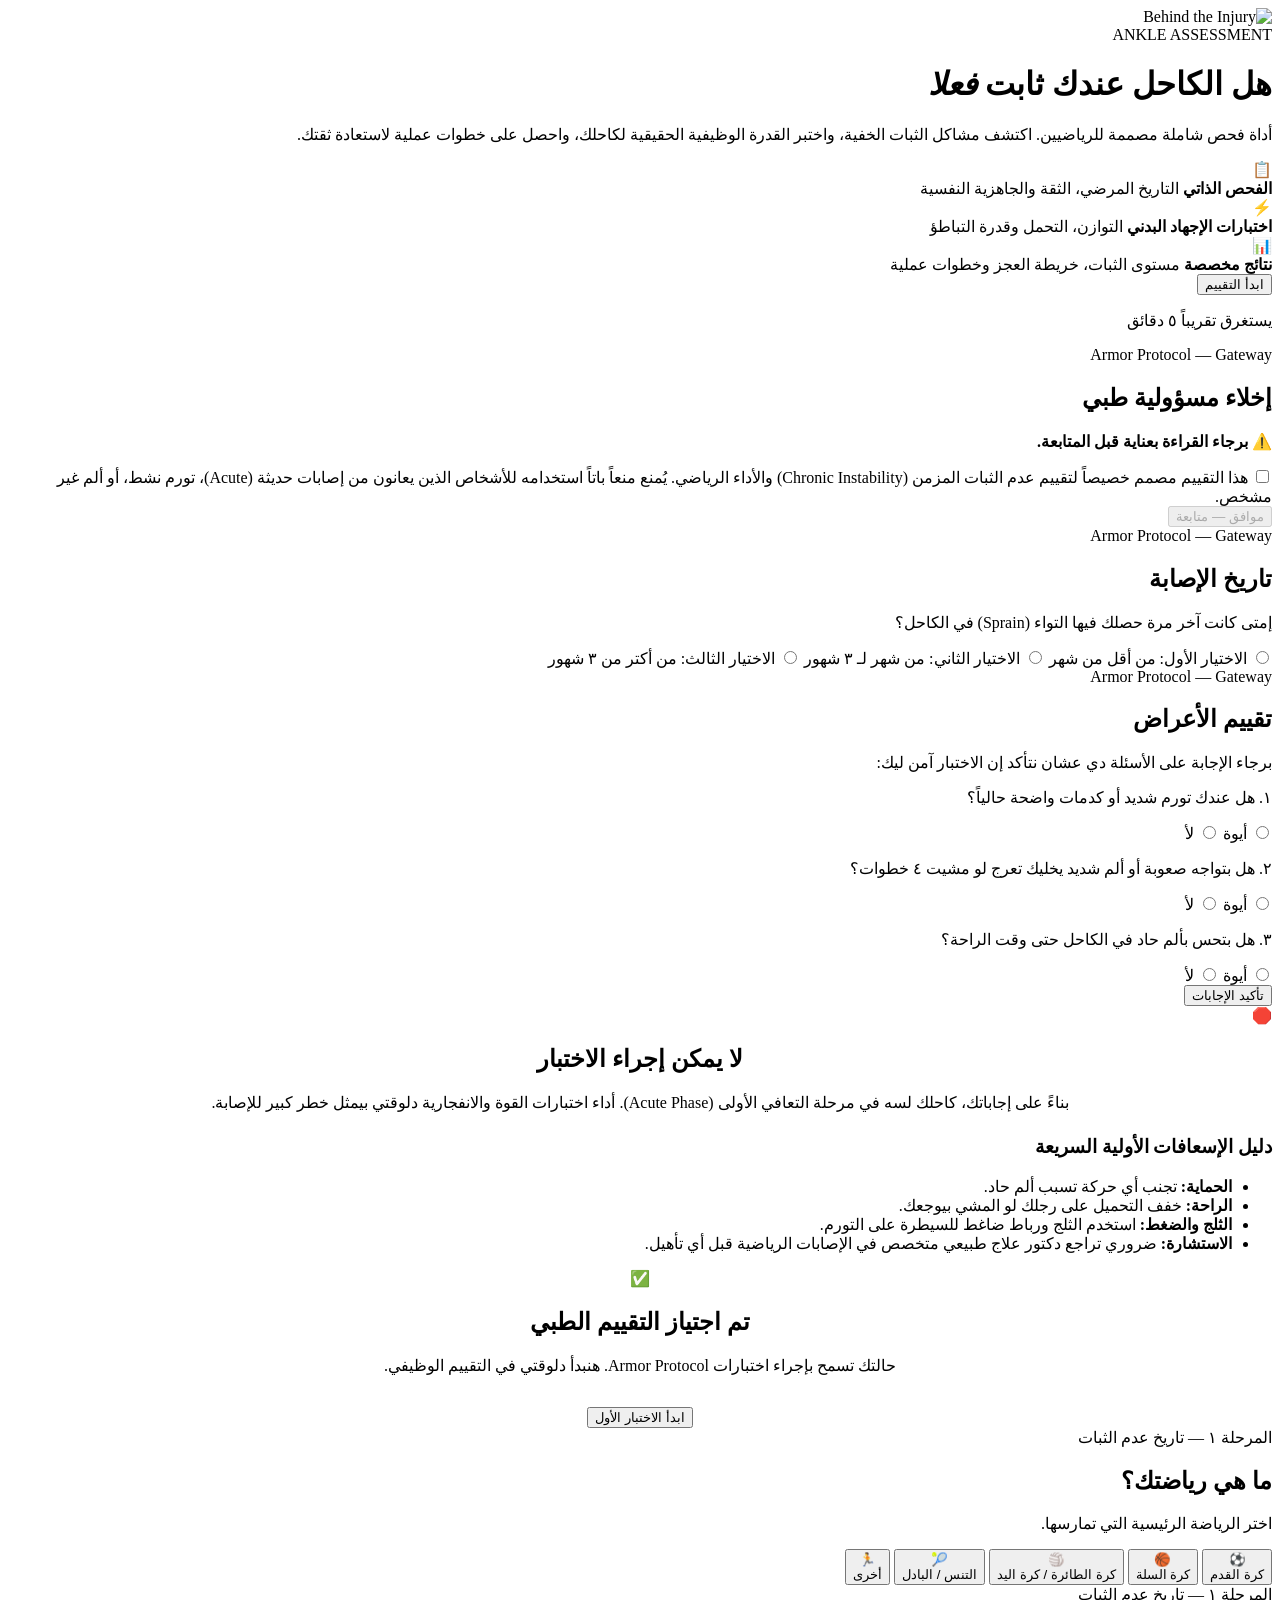
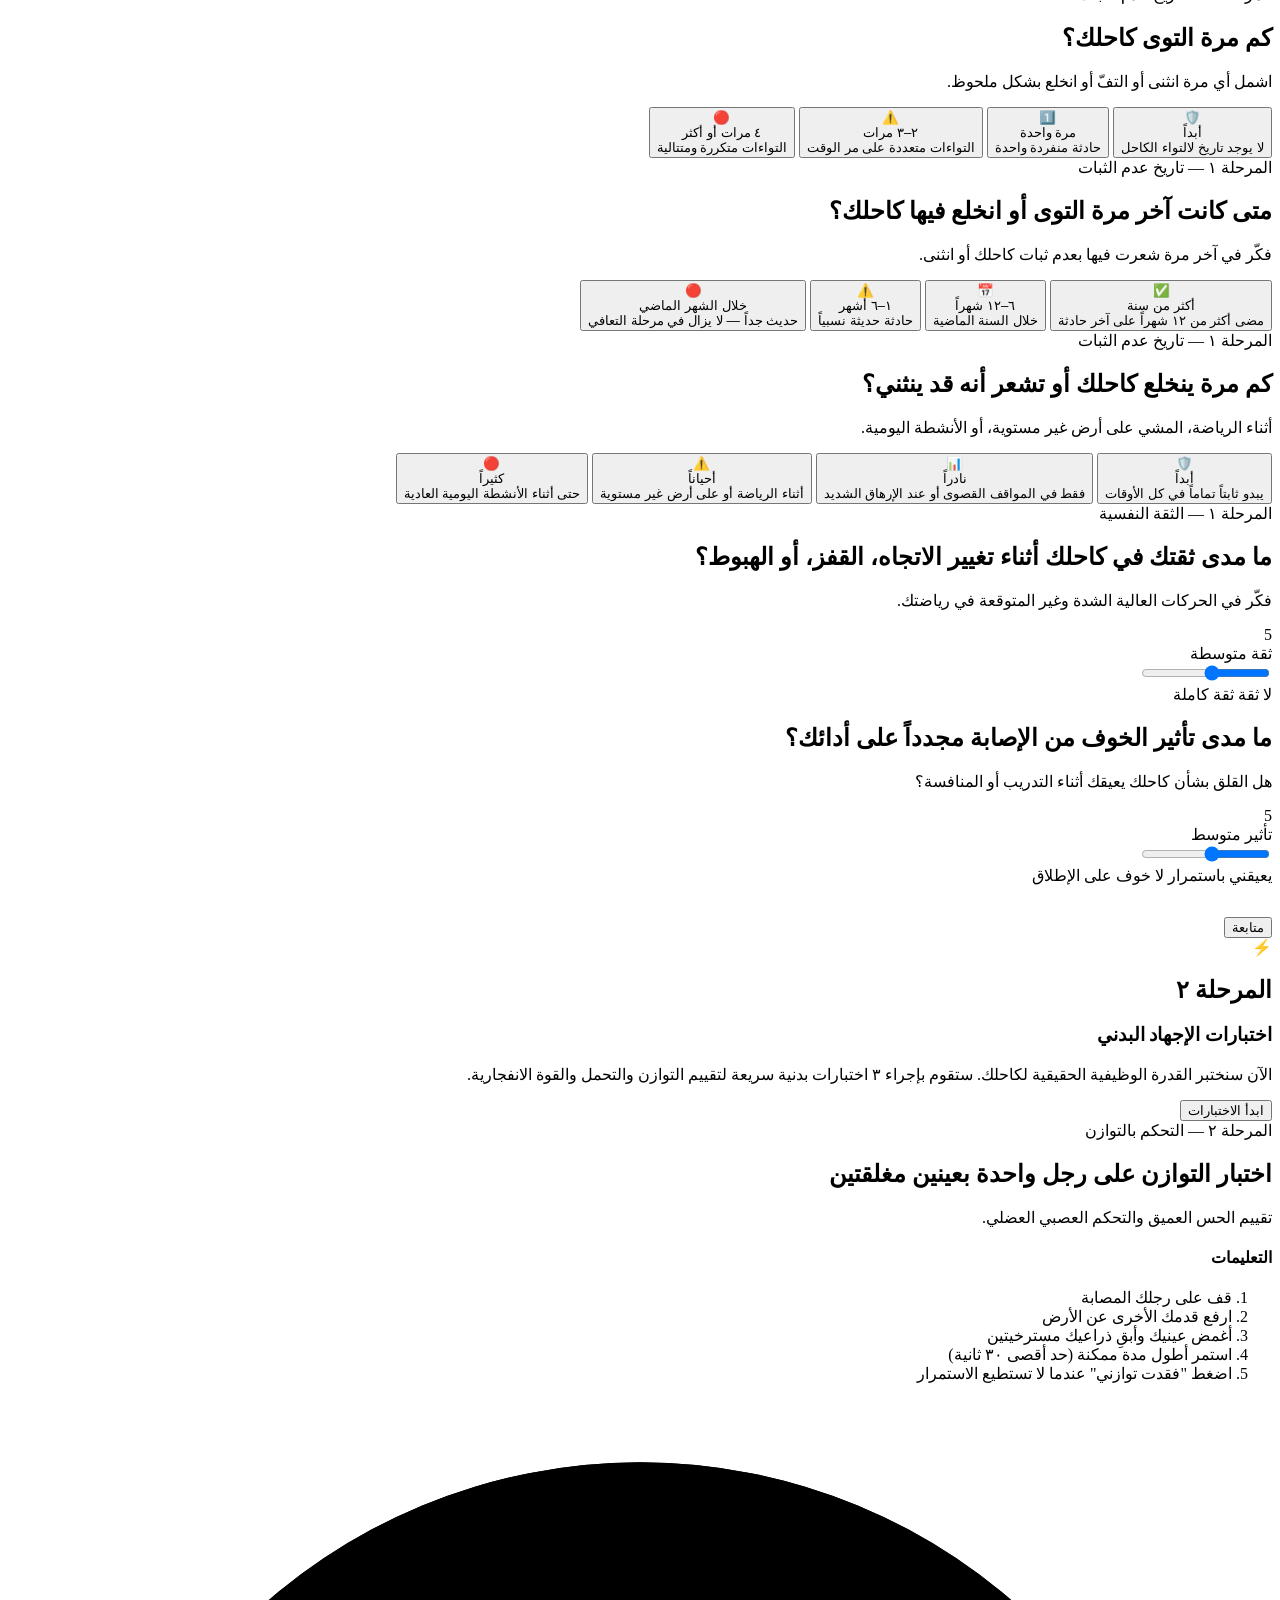
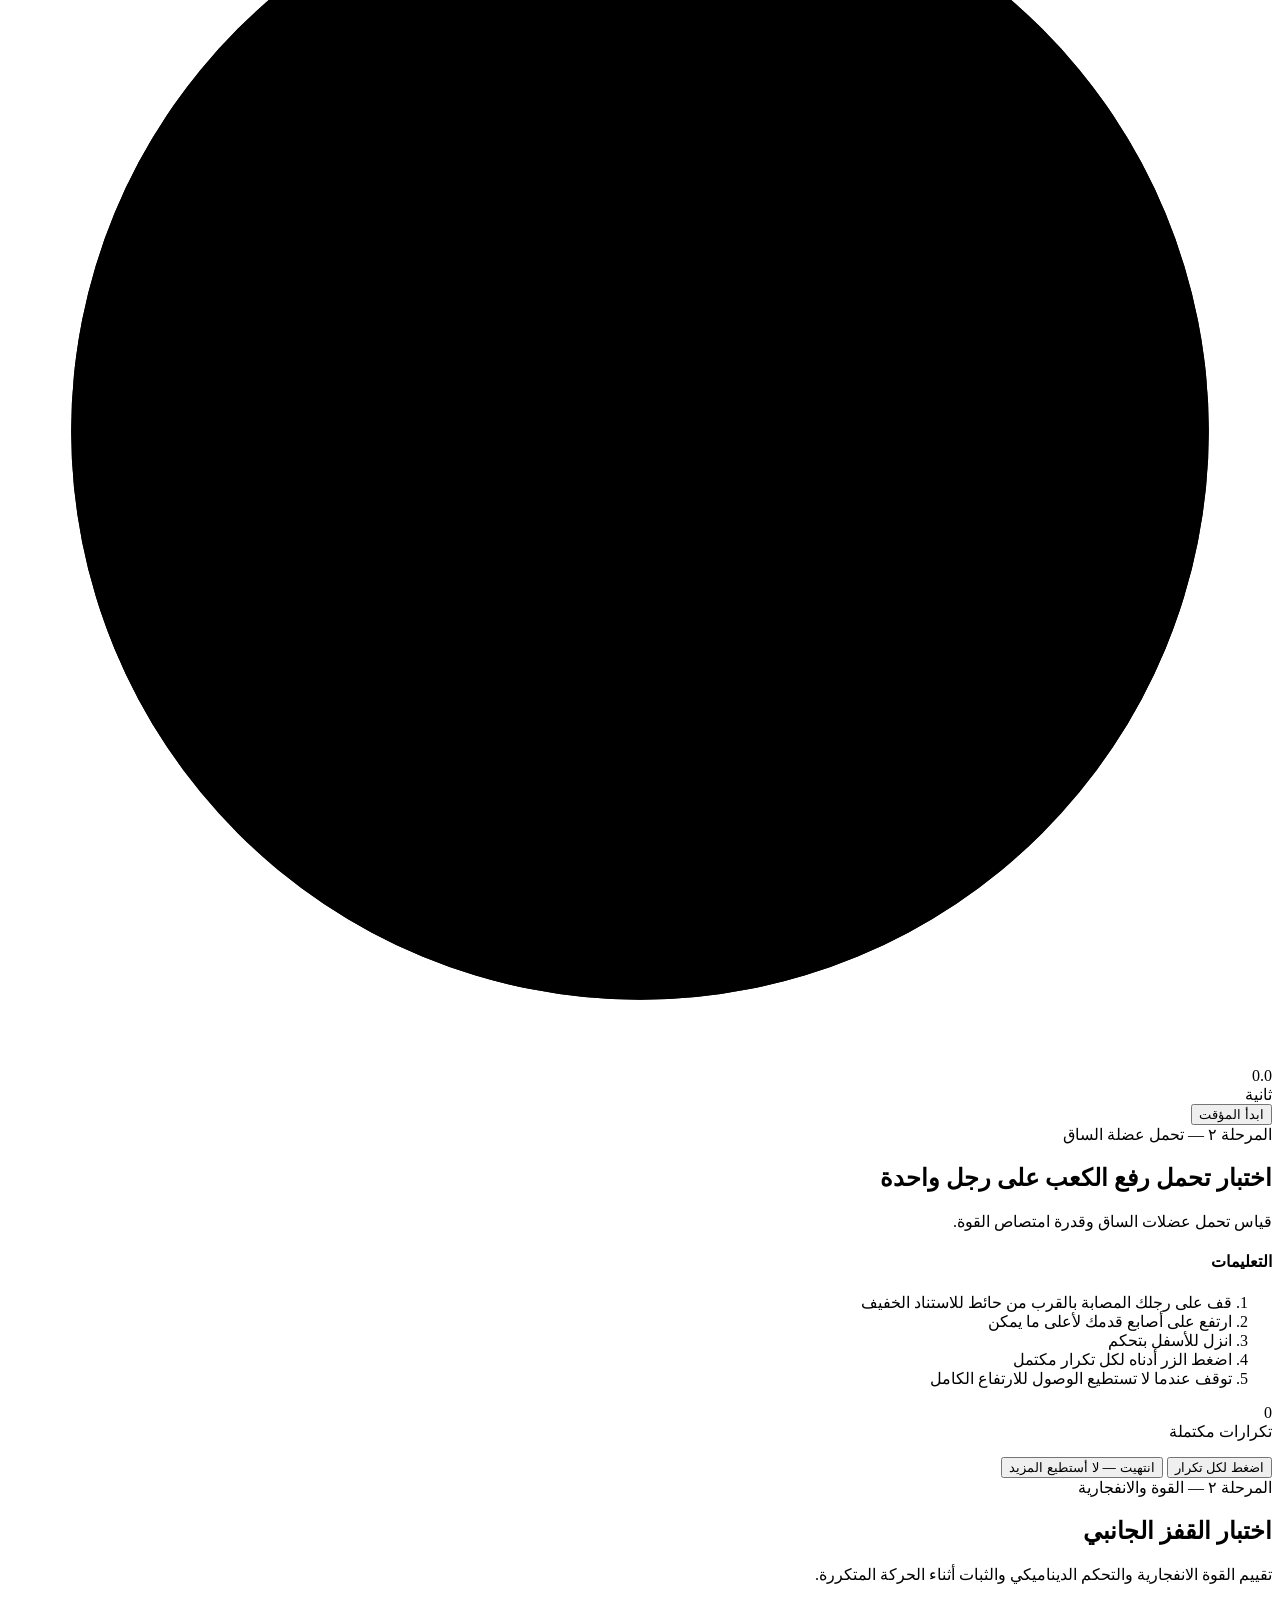
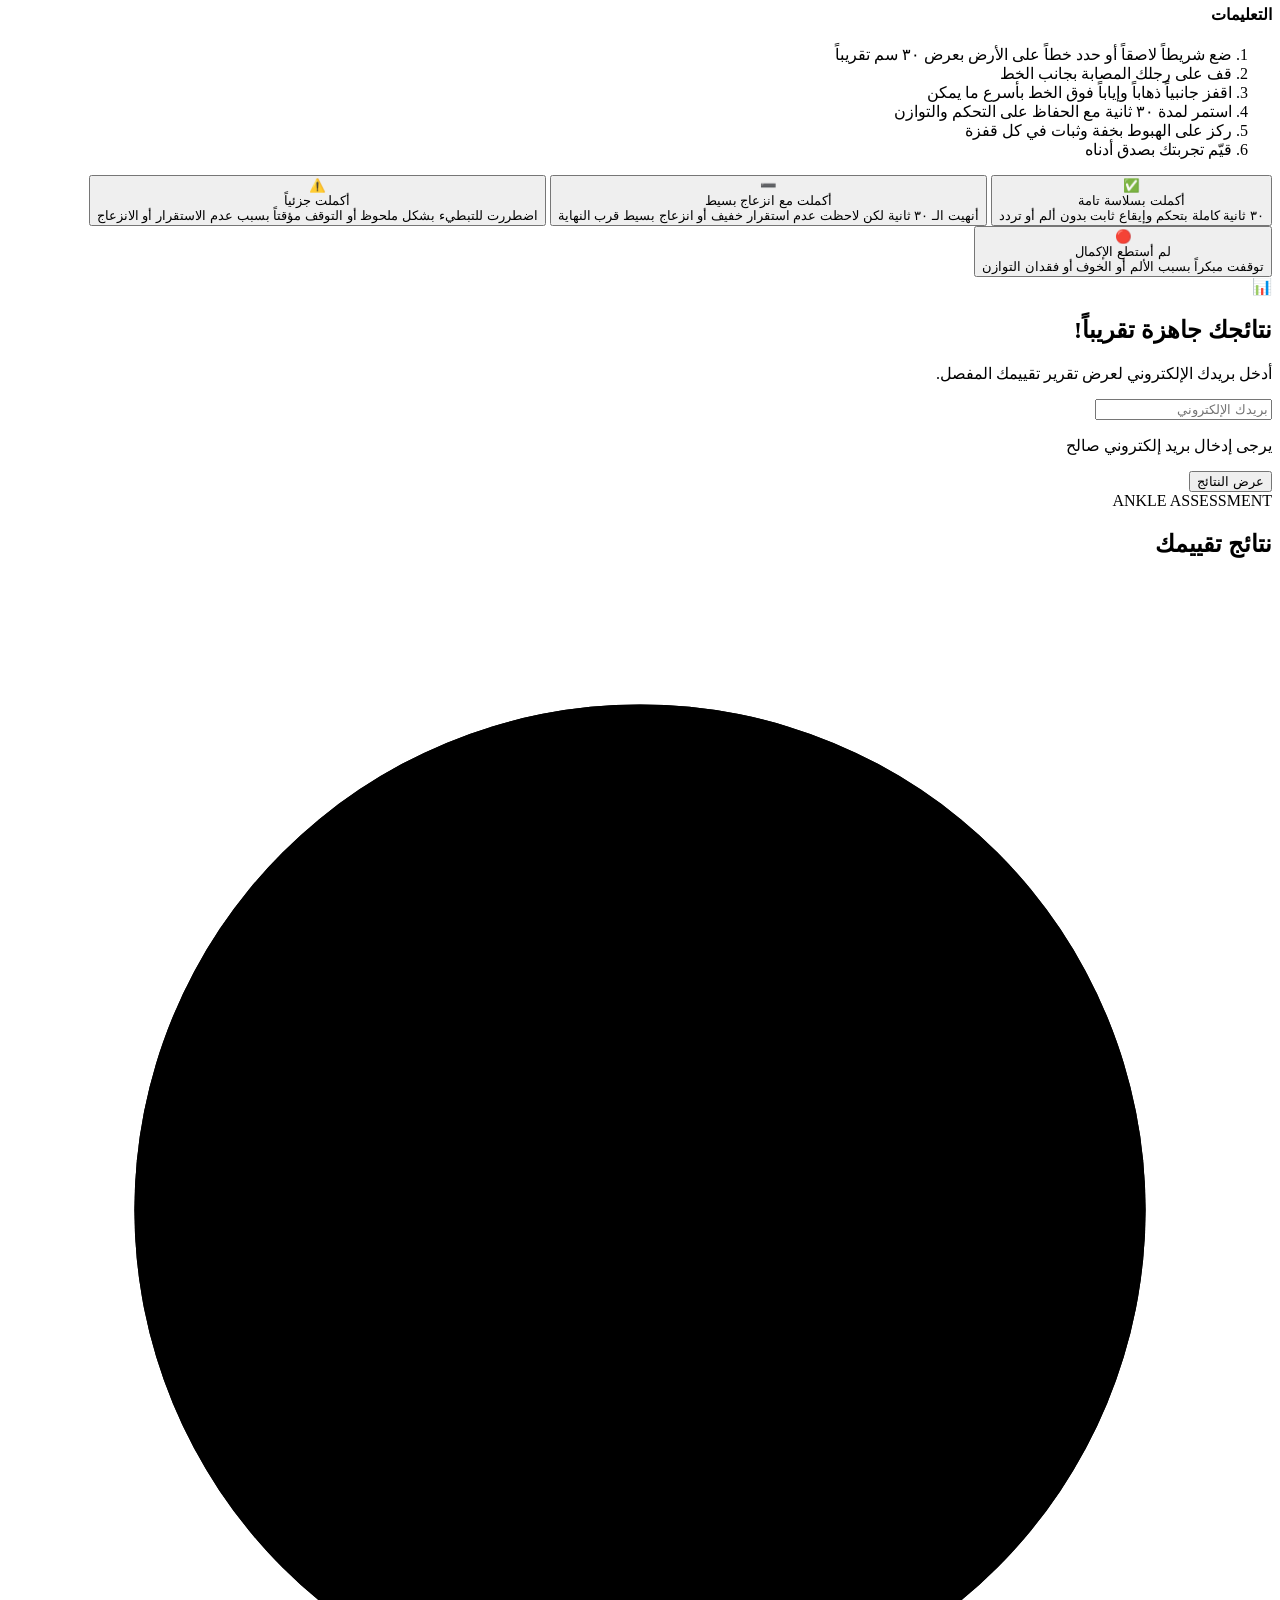
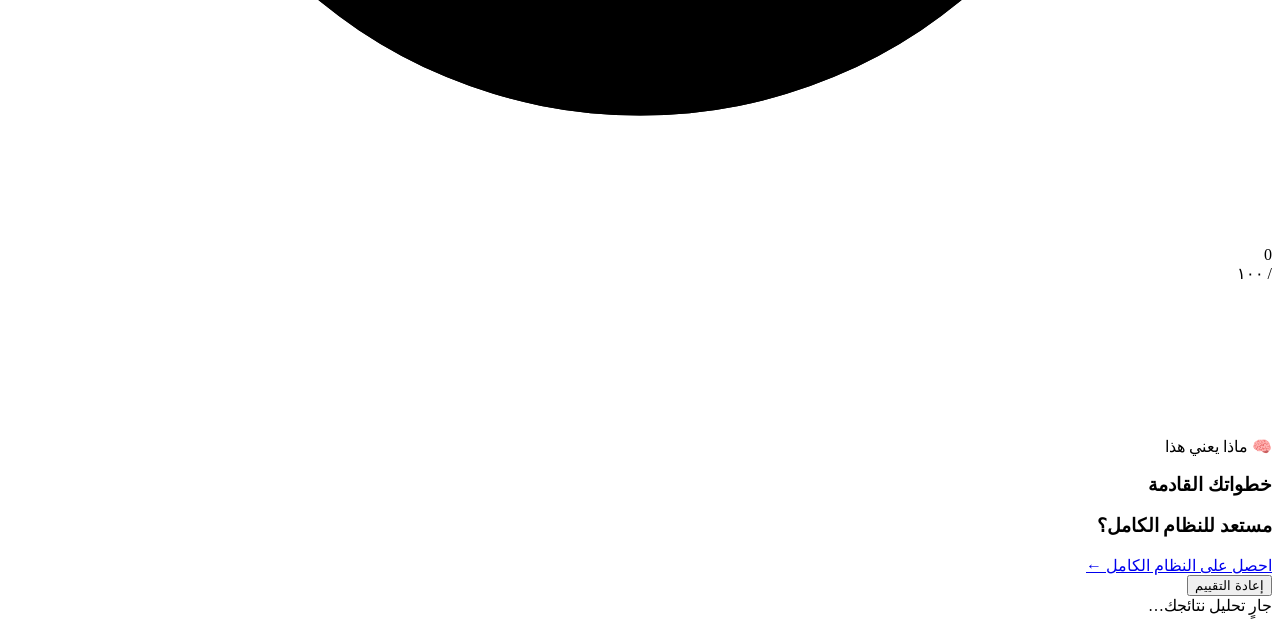
==== commit 89cb150f: "Update index.html" ====
--- a/index.html
+++ b/index.html
@@ -14,10 +14,6 @@
 </head>
 <body>
 
-  <button class="lang-toggle" id="langToggle">
-    <span class="lang-toggle-icon"><svg width="16" height="16" viewBox="0 0 24 24" fill="none" stroke="currentColor" stroke-width="2" stroke-linecap="round" stroke-linejoin="round"><circle cx="12" cy="12" r="10"/><line x1="2" y1="12" x2="22" y2="12"/><path d="M12 2a15.3 15.3 0 0 1 4 10 15.3 15.3 0 0 1-4 10 15.3 15.3 0 0 1-4-10 15.3 15.3 0 0 1 4-10z"/></svg></span> EN
-  </button>
-
   <div class="app" id="app">
 
     <div class="progress-container" id="progressContainer" style="display:none;">
@@ -41,7 +37,7 @@
           </div>
 
           <h1 class="welcome-title animate-in animate-in-delay-2" data-i18n="welcome.title">
-            هل كاحلك... ثابت <em>فعلاً؟</em>
+            هل الكاحل عندك ثابت <em>فعلا</em>
           </h1>
 
           <p class="welcome-subtitle animate-in animate-in-delay-3" data-i18n="welcome.subtitle">
@@ -76,6 +72,104 @@
             ابدأ التقييم
           </button>
           <p class="welcome-time animate-in animate-in-delay-5" data-i18n="welcome.time">يستغرق تقريباً ٥ دقائق</p>
+        </div>
+      </div>
+
+      <div class="screen hidden" id="screen-legal">
+        <div class="screen-content">
+          <div class="phase-label">Armor Protocol — Gateway</div>
+          <h2 class="question-text">إخلاء مسؤولية طبي</h2>
+          <p class="warning-text" style="color: var(--color-warning); margin-bottom: 16px;">⚠️ <strong>برجاء القراءة بعناية قبل المتابعة.</strong></p>
+          
+          <div class="disclaimer-box">
+            <label class="checkbox-label">
+              <input type="checkbox" id="legal-checkbox">
+              <span class="custom-checkbox"></span>
+              هذا التقييم مصمم خصيصاً لتقييم عدم الثبات المزمن (Chronic Instability) والأداء الرياضي. يُمنع منعاً باتاً استخدامه للأشخاص الذين يعانون من إصابات حديثة (Acute)، تورم نشط، أو ألم غير مشخص.
+            </label>
+          </div>
+          
+          <button id="btn-legal-next" class="btn-primary" disabled>موافق — متابعة</button>
+        </div>
+      </div>
+
+      <div class="screen hidden" id="screen-timeline">
+        <div class="screen-content">
+          <div class="phase-label">Armor Protocol — Gateway</div>
+          <h2 class="question-text">تاريخ الإصابة</h2>
+          <p class="question-subtext">إمتى كانت آخر مرة حصلك فيها التواء (Sprain) في الكاحل؟</p>
+          
+          <div class="radio-group" id="timeline-options">
+            <label class="radio-card">
+              <input type="radio" name="timeline" value="acute">
+              <span>الاختيار الأول: من أقل من شهر</span>
+            </label>
+            <label class="radio-card">
+              <input type="radio" name="timeline" value="sub-acute">
+              <span>الاختيار الثاني: من شهر لـ ٣ شهور</span>
+            </label>
+            <label class="radio-card">
+              <input type="radio" name="timeline" value="chronic">
+              <span>الاختيار الثالث: من أكتر من ٣ شهور</span>
+            </label>
+          </div>
+        </div>
+      </div>
+
+      <div class="screen hidden" id="screen-triage">
+        <div class="screen-content">
+          <div class="phase-label">Armor Protocol — Gateway</div>
+          <h2 class="question-text">تقييم الأعراض</h2>
+          <p class="question-subtext">برجاء الإجابة على الأسئلة دي عشان نتأكد إن الاختبار آمن ليك:</p>
+          
+          <div class="triage-form">
+            <div class="triage-question">
+              <p>١. هل عندك تورم شديد أو كدمات واضحة حالياً؟</p>
+              <label><input type="radio" name="q1" value="yes"> أيوة</label>
+              <label><input type="radio" name="q1" value="no"> لأ</label>
+            </div>
+
+            <div class="triage-question">
+              <p>٢. هل بتواجه صعوبة أو ألم شديد يخليك تعرج لو مشيت ٤ خطوات؟</p>
+              <label><input type="radio" name="q2" value="yes"> أيوة</label>
+              <label><input type="radio" name="q2" value="no"> لأ</label>
+            </div>
+
+            <div class="triage-question">
+              <p>٣. هل بتحس بألم حاد في الكاحل حتى وقت الراحة؟</p>
+              <label><input type="radio" name="q3" value="yes"> أيوة</label>
+              <label><input type="radio" name="q3" value="no"> لأ</label>
+            </div>
+
+            <button id="btn-triage-submit" class="btn-primary">تأكيد الإجابات</button>
+          </div>
+        </div>
+      </div>
+
+      <div class="screen hidden stop-screen" id="screen-hard-stop">
+        <div class="screen-content">
+          <div class="stop-icon">🛑</div>
+          <h2 class="question-text" style="text-align: center; color: var(--color-danger);">لا يمكن إجراء الاختبار</h2>
+          <p style="text-align: center; color: var(--text-secondary); margin-bottom: 24px;">بناءً على إجاباتك، كاحلك لسه في مرحلة التعافي الأولى (Acute Phase). أداء اختبارات القوة والانفجارية دلوقتي بيمثل خطر كبير للإصابة.</p>
+          
+          <div class="first-aid-guide">
+            <h3>دليل الإسعافات الأولية السريعة</h3>
+            <ul>
+              <li><strong>الحماية:</strong> تجنب أي حركة تسبب ألم حاد.</li>
+              <li><strong>الراحة:</strong> خفف التحميل على رجلك لو المشي بيوجعك.</li>
+              <li><strong>الثلج والضغط:</strong> استخدم الثلج ورباط ضاغط للسيطرة على التورم.</li>
+              <li><strong>الاستشارة:</strong> ضروري تراجع دكتور علاج طبيعي متخصص في الإصابات الرياضية قبل أي تأهيل.</li>
+            </ul>
+          </div>
+        </div>
+      </div>
+
+      <div class="screen hidden go-screen" id="screen-green-light">
+        <div class="screen-content" style="text-align: center;">
+          <div class="go-icon">✅</div>
+          <h2 class="question-text" style="color: var(--color-success);">تم اجتياز التقييم الطبي</h2>
+          <p style="color: var(--text-secondary); margin-bottom: 32px;">حالتك تسمح بإجراء اختبارات Armor Protocol. هنبدأ دلوقتي في التقييم الوظيفي.</p>
+          <button id="btn-start-tests" class="btn-primary">ابدأ الاختبار الأول</button>
         </div>
       </div>
 
@@ -507,7 +601,10 @@
         </div>
       </div>
 
-    </div></div><div class="calculating-overlay" id="calculatingOverlay">
+    </div>
+  </div>
+  
+  <div class="calculating-overlay" id="calculatingOverlay">
     <div class="calculating-spinner"></div>
     <div class="calculating-text" data-i18n="calculating.text">جارٍ تحليل نتائجك…</div>
   </div>
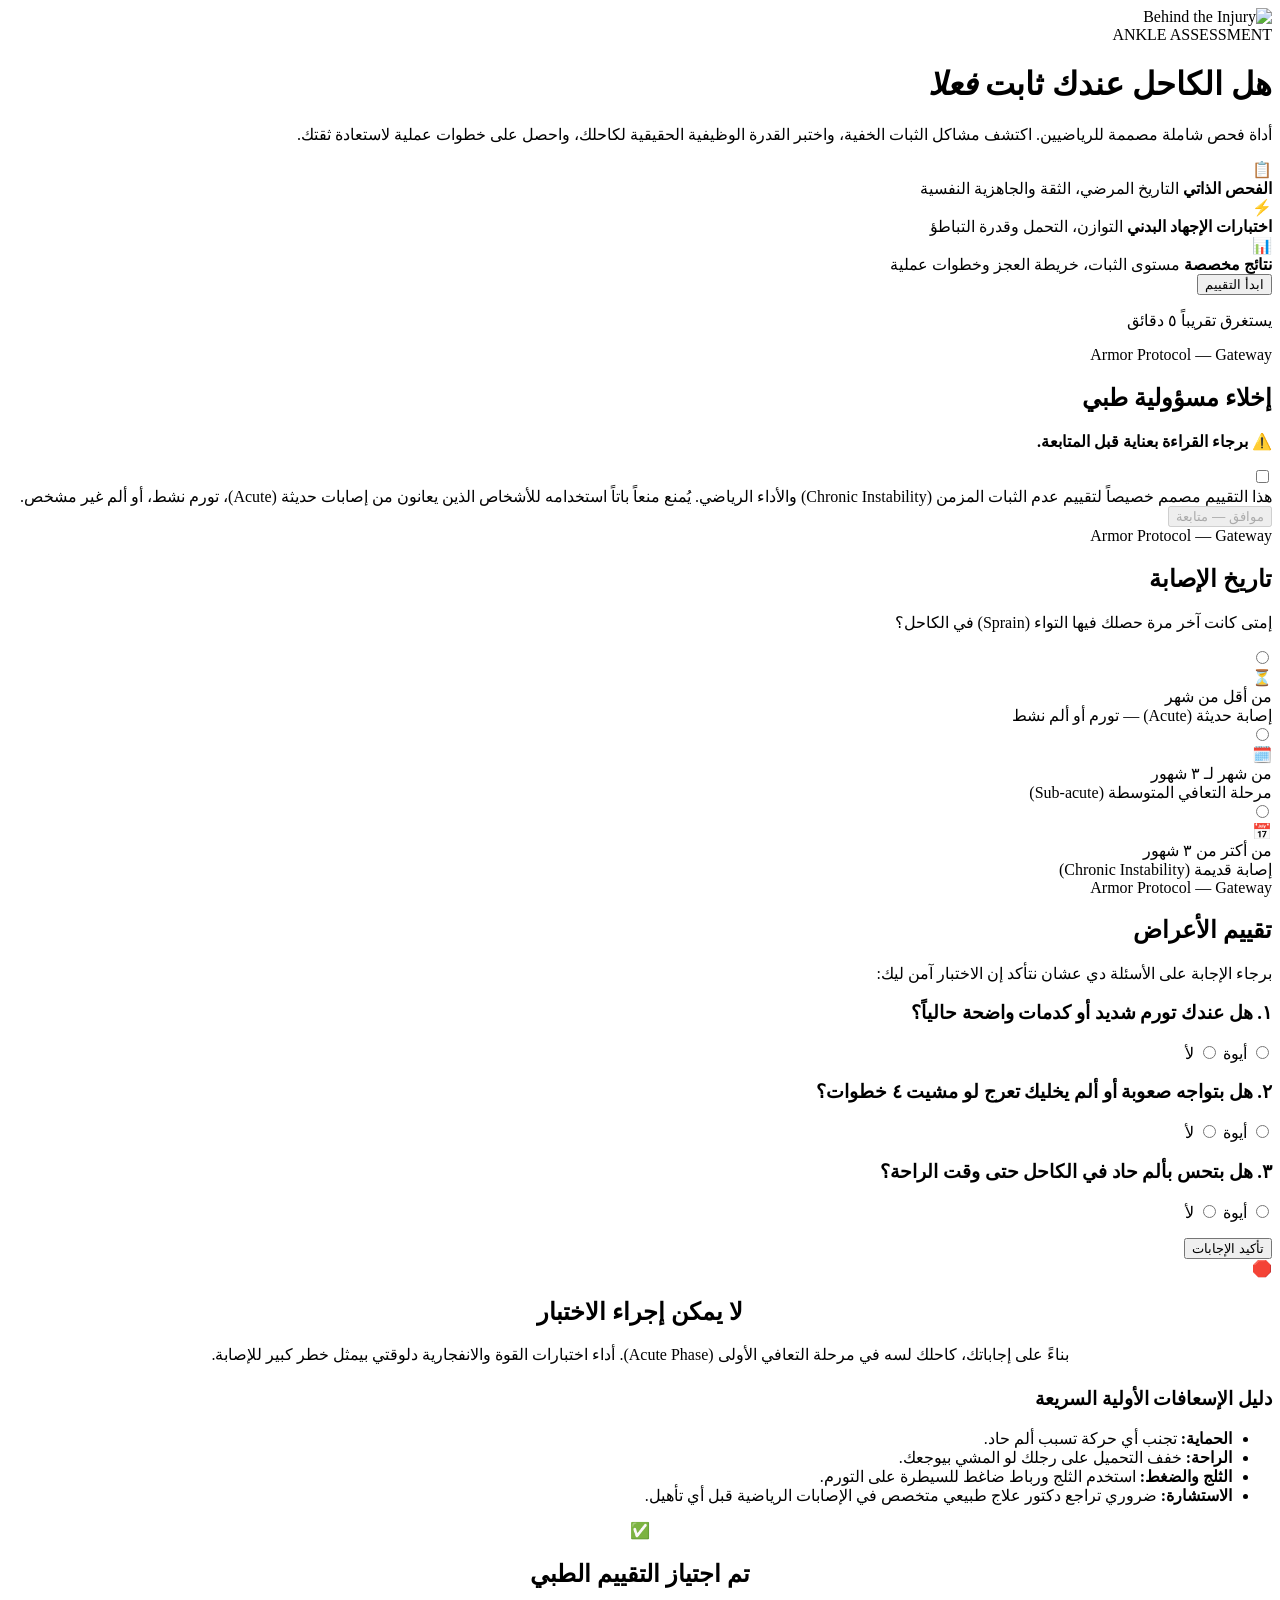
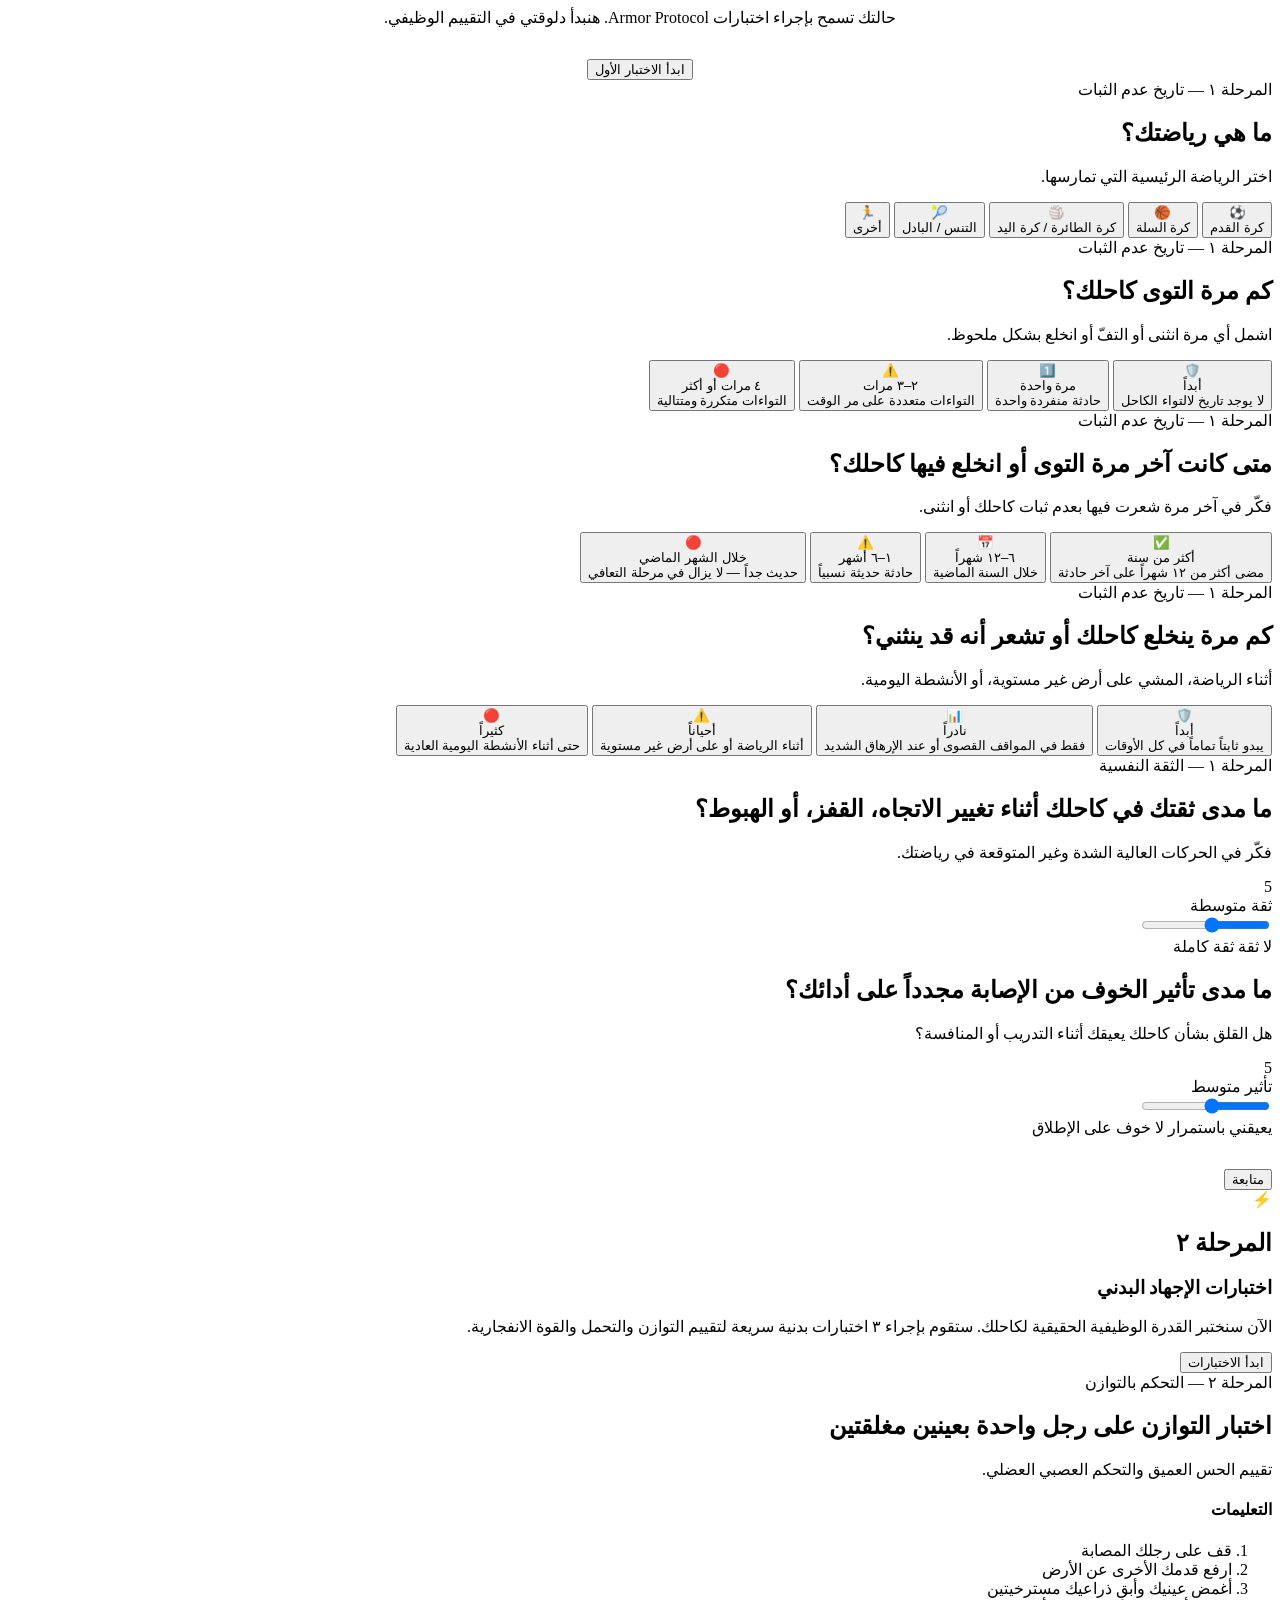
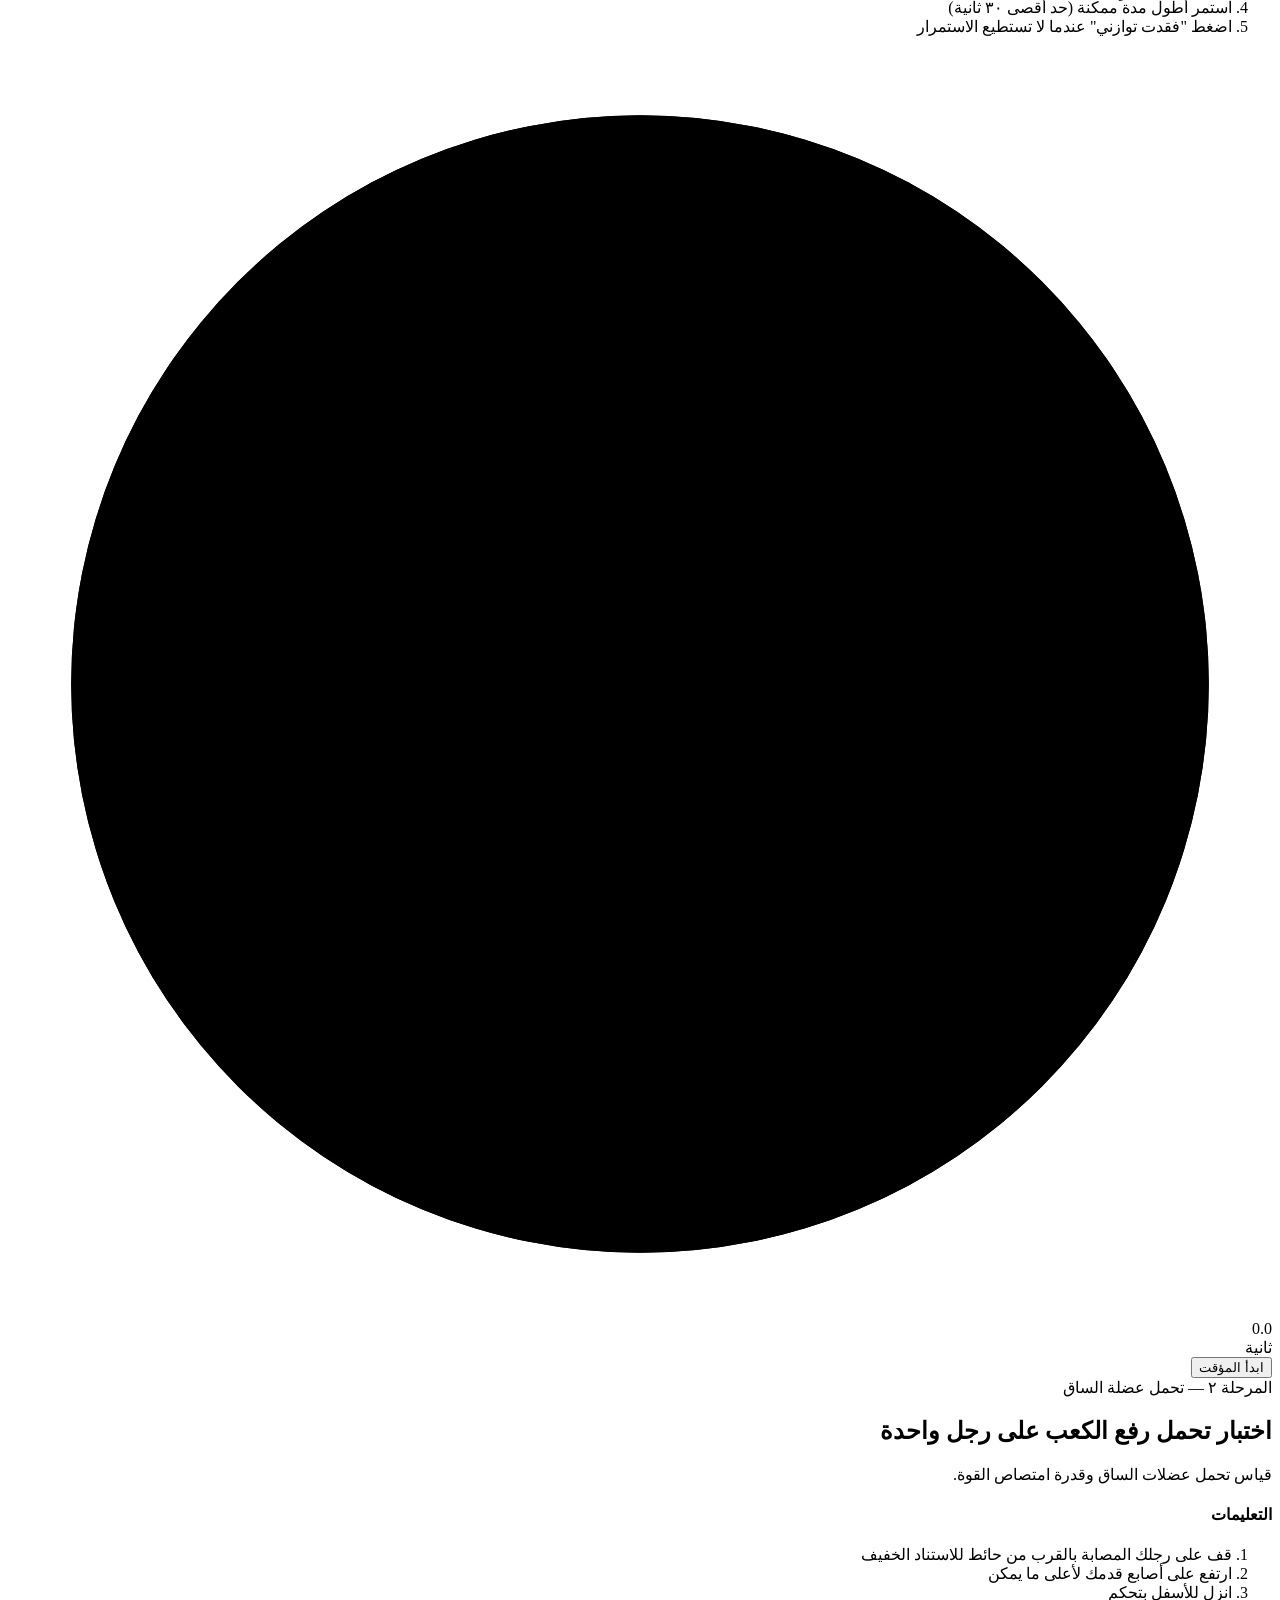
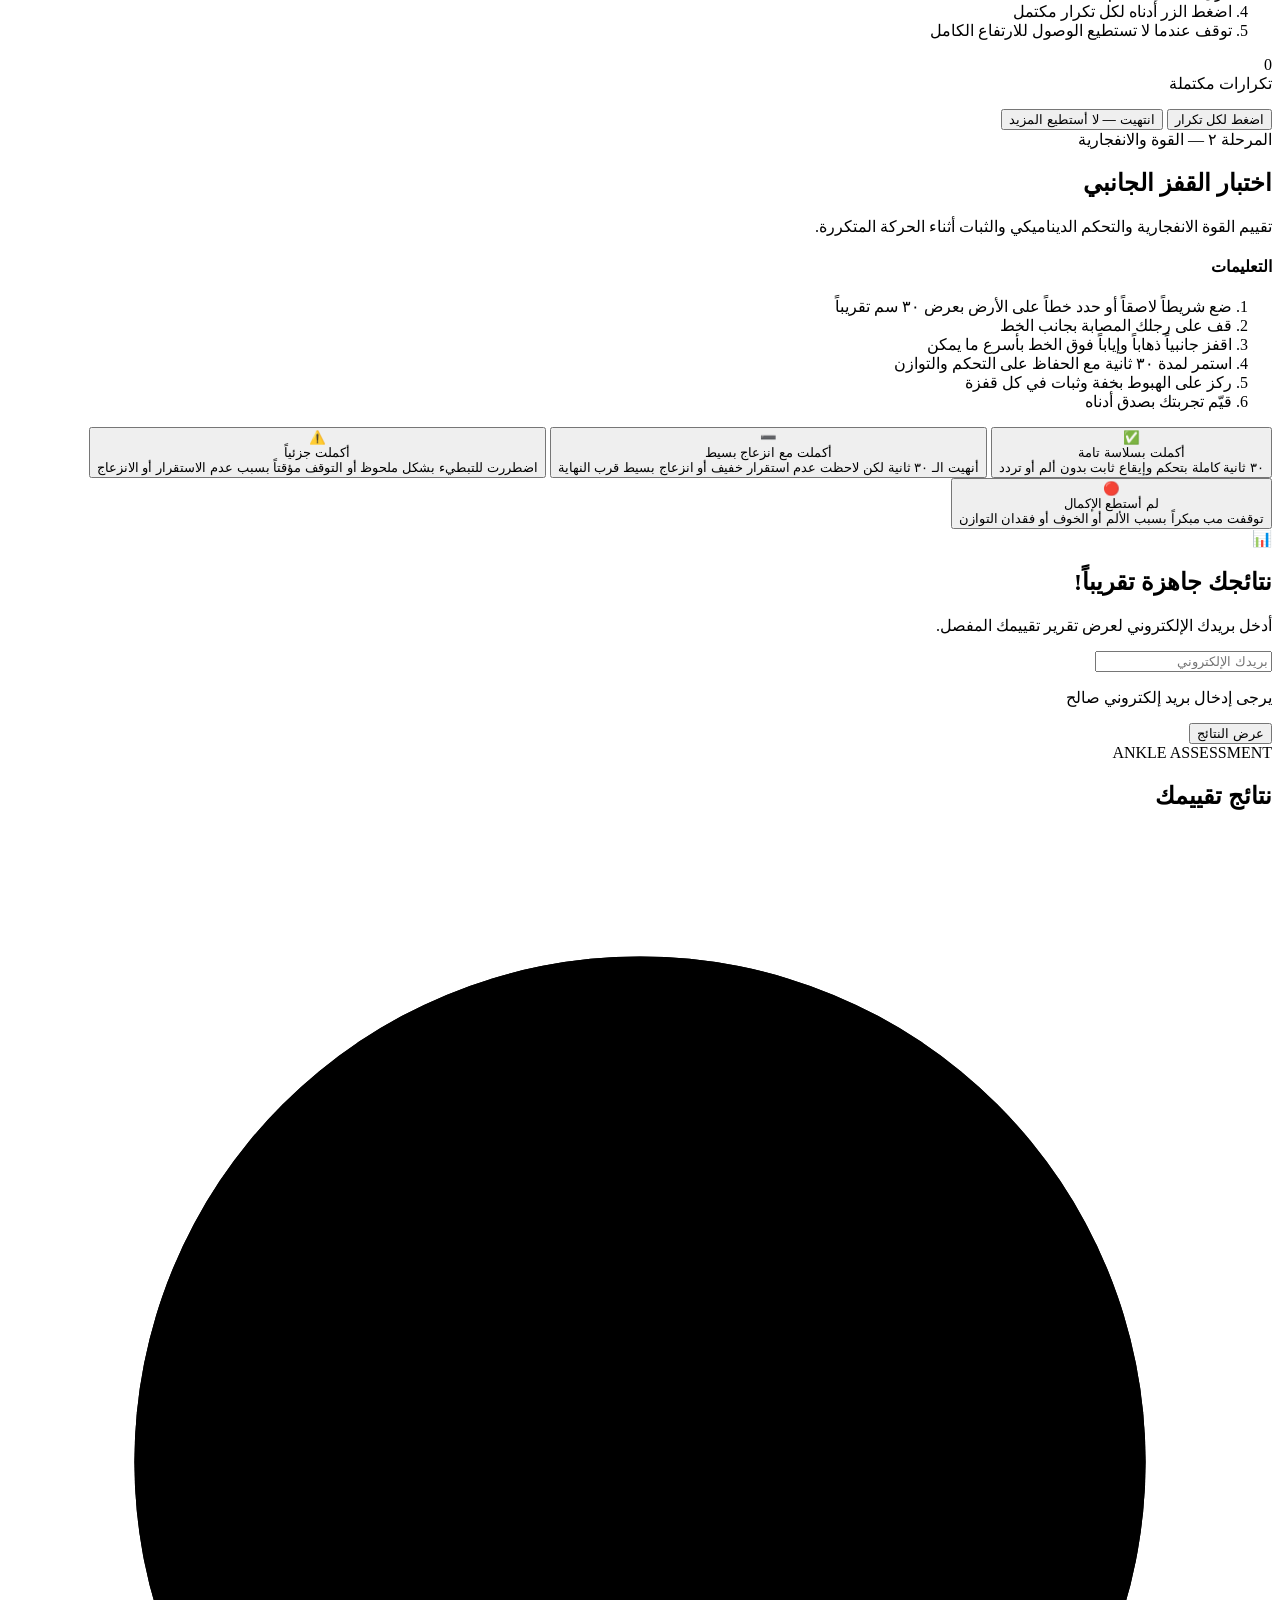
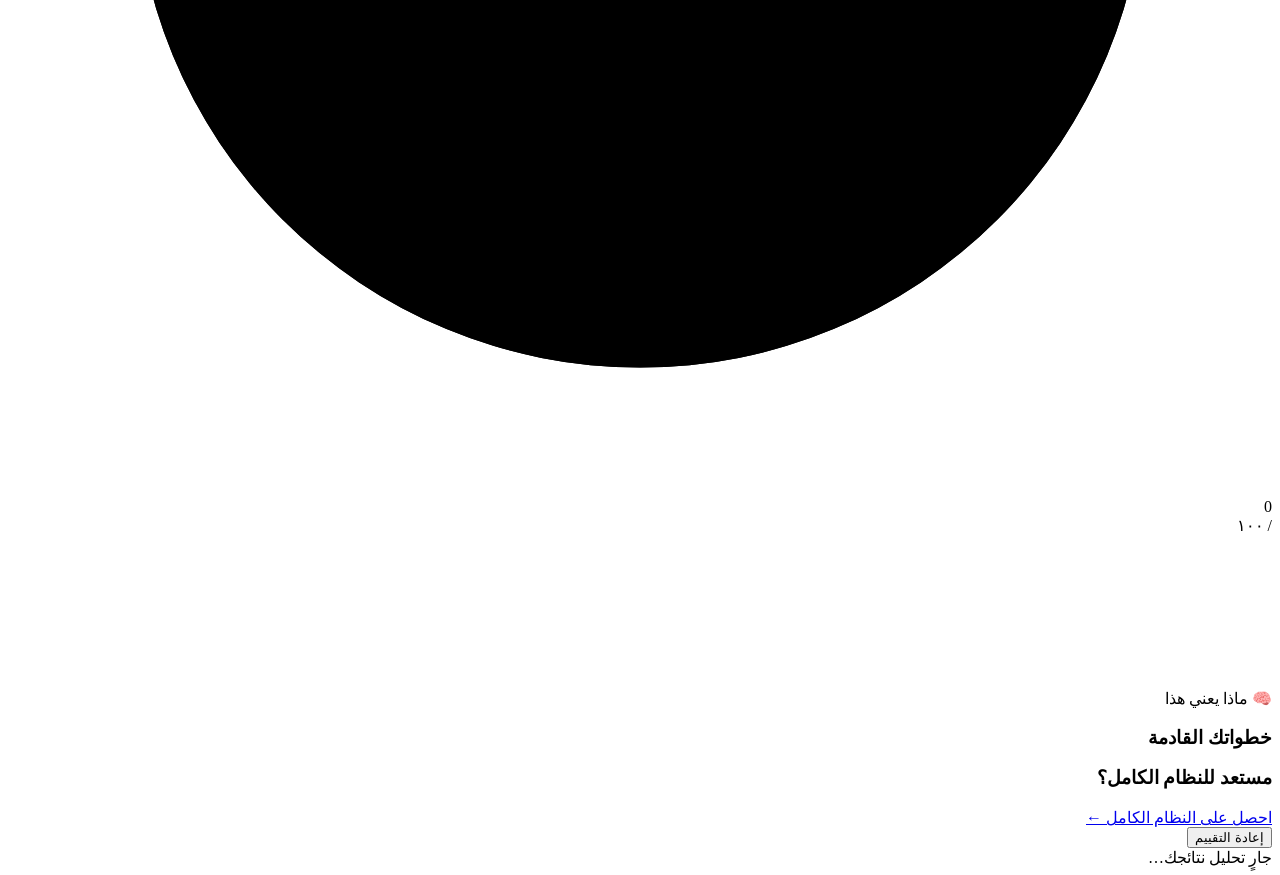
==== commit b9f0cdda: "Update index.html" ====
--- a/index.html
+++ b/index.html
@@ -10,7 +10,8 @@
   <link rel="preconnect" href="https://fonts.gstatic.com" crossorigin>
   <link href="https://fonts.googleapis.com/css2?family=Inter:wght@300;400;500;600;700&family=Noto+Sans+Arabic:wght@300;400;500;600;700;800&family=Outfit:wght@400;500;600;700;800&display=swap" rel="stylesheet">
 
-  <link rel="stylesheet" href="styles.css">
+  <!-- Added ?v=2 to force the browser to load your new CSS! -->
+  <link rel="stylesheet" href="styles.css?v=2">
 </head>
 <body>
 
@@ -75,17 +76,22 @@
         </div>
       </div>
 
+      <!-- ========================================== -->
+      <!-- ARMOR PROTOCOL: CLINICAL GATEWAY SCREENS   -->
+      <!-- ========================================== -->
+
+      <!-- PHASE 1: Legal & Capture Gateway -->
       <div class="screen hidden" id="screen-legal">
         <div class="screen-content">
           <div class="phase-label">Armor Protocol — Gateway</div>
           <h2 class="question-text">إخلاء مسؤولية طبي</h2>
-          <p class="warning-text" style="color: var(--color-warning); margin-bottom: 16px;">⚠️ <strong>برجاء القراءة بعناية قبل المتابعة.</strong></p>
+          <p class="question-subtext" style="color: var(--color-warning);">⚠️ <strong>برجاء القراءة بعناية قبل المتابعة.</strong></p>
           
           <div class="disclaimer-box">
             <label class="checkbox-label">
               <input type="checkbox" id="legal-checkbox">
-              <span class="custom-checkbox"></span>
-              هذا التقييم مصمم خصيصاً لتقييم عدم الثبات المزمن (Chronic Instability) والأداء الرياضي. يُمنع منعاً باتاً استخدامه للأشخاص الذين يعانون من إصابات حديثة (Acute)، تورم نشط، أو ألم غير مشخص.
+              <div class="custom-checkbox"></div>
+              <div class="checkbox-text">هذا التقييم مصمم خصيصاً لتقييم عدم الثبات المزمن (Chronic Instability) والأداء الرياضي. يُمنع منعاً باتاً استخدامه للأشخاص الذين يعانون من إصابات حديثة (Acute)، تورم نشط، أو ألم غير مشخص.</div>
             </label>
           </div>
           
@@ -93,29 +99,50 @@
         </div>
       </div>
 
+      <!-- PHASE 2: Timeline Filter -->
       <div class="screen hidden" id="screen-timeline">
         <div class="screen-content">
           <div class="phase-label">Armor Protocol — Gateway</div>
           <h2 class="question-text">تاريخ الإصابة</h2>
           <p class="question-subtext">إمتى كانت آخر مرة حصلك فيها التواء (Sprain) في الكاحل؟</p>
           
-          <div class="radio-group" id="timeline-options">
-            <label class="radio-card">
-              <input type="radio" name="timeline" value="acute">
-              <span>الاختيار الأول: من أقل من شهر</span>
+          <div class="option-cards" id="timeline-options">
+            
+            <label class="option-card radio-label-card">
+              <input type="radio" name="timeline" value="acute" class="hidden-radio">
+              <div class="option-icon">⏳</div>
+              <div class="option-info">
+                <div class="option-label">من أقل من شهر</div>
+                <div class="option-desc">إصابة حديثة (Acute) — تورم أو ألم نشط</div>
+              </div>
+              <div class="option-check radio-check"></div>
             </label>
-            <label class="radio-card">
-              <input type="radio" name="timeline" value="sub-acute">
-              <span>الاختيار الثاني: من شهر لـ ٣ شهور</span>
+            
+            <label class="option-card radio-label-card">
+              <input type="radio" name="timeline" value="sub-acute" class="hidden-radio">
+              <div class="option-icon">🗓️</div>
+              <div class="option-info">
+                <div class="option-label">من شهر لـ ٣ شهور</div>
+                <div class="option-desc">مرحلة التعافي المتوسطة (Sub-acute)</div>
+              </div>
+              <div class="option-check radio-check"></div>
             </label>
-            <label class="radio-card">
-              <input type="radio" name="timeline" value="chronic">
-              <span>الاختيار الثالث: من أكتر من ٣ شهور</span>
+            
+            <label class="option-card radio-label-card">
+              <input type="radio" name="timeline" value="chronic" class="hidden-radio">
+              <div class="option-icon">📅</div>
+              <div class="option-info">
+                <div class="option-label">من أكتر من ٣ شهور</div>
+                <div class="option-desc">إصابة قديمة (Chronic Instability)</div>
+              </div>
+              <div class="option-check radio-check"></div>
             </label>
-          </div>
-        </div>
-      </div>
-
+
+          </div>
+        </div>
+      </div>
+
+      <!-- PHASE 3: Triage Questions -->
       <div class="screen hidden" id="screen-triage">
         <div class="screen-content">
           <div class="phase-label">Armor Protocol — Gateway</div>
@@ -123,29 +150,55 @@
           <p class="question-subtext">برجاء الإجابة على الأسئلة دي عشان نتأكد إن الاختبار آمن ليك:</p>
           
           <div class="triage-form">
-            <div class="triage-question">
-              <p>١. هل عندك تورم شديد أو كدمات واضحة حالياً؟</p>
-              <label><input type="radio" name="q1" value="yes"> أيوة</label>
-              <label><input type="radio" name="q1" value="no"> لأ</label>
-            </div>
-
-            <div class="triage-question">
-              <p>٢. هل بتواجه صعوبة أو ألم شديد يخليك تعرج لو مشيت ٤ خطوات؟</p>
-              <label><input type="radio" name="q2" value="yes"> أيوة</label>
-              <label><input type="radio" name="q2" value="no"> لأ</label>
-            </div>
-
-            <div class="triage-question">
-              <p>٣. هل بتحس بألم حاد في الكاحل حتى وقت الراحة؟</p>
-              <label><input type="radio" name="q3" value="yes"> أيوة</label>
-              <label><input type="radio" name="q3" value="no"> لأ</label>
-            </div>
-
-            <button id="btn-triage-submit" class="btn-primary">تأكيد الإجابات</button>
-          </div>
-        </div>
-      </div>
-
+            
+            <div class="triage-question-block">
+              <h3 class="triage-q-title">١. هل عندك تورم شديد أو كدمات واضحة حالياً؟</h3>
+              <div class="triage-options">
+                <label class="triage-btn">
+                  <input type="radio" name="q1" value="yes" class="hidden-radio">
+                  <span class="triage-btn-text">أيوة</span>
+                </label>
+                <label class="triage-btn">
+                  <input type="radio" name="q1" value="no" class="hidden-radio">
+                  <span class="triage-btn-text">لأ</span>
+                </label>
+              </div>
+            </div>
+
+            <div class="triage-question-block">
+              <h3 class="triage-q-title">٢. هل بتواجه صعوبة أو ألم يخليك تعرج لو مشيت ٤ خطوات؟</h3>
+              <div class="triage-options">
+                <label class="triage-btn">
+                  <input type="radio" name="q2" value="yes" class="hidden-radio">
+                  <span class="triage-btn-text">أيوة</span>
+                </label>
+                <label class="triage-btn">
+                  <input type="radio" name="q2" value="no" class="hidden-radio">
+                  <span class="triage-btn-text">لأ</span>
+                </label>
+              </div>
+            </div>
+
+            <div class="triage-question-block">
+              <h3 class="triage-q-title">٣. هل بتحس بألم حاد في الكاحل حتى وقت الراحة؟</h3>
+              <div class="triage-options">
+                <label class="triage-btn">
+                  <input type="radio" name="q3" value="yes" class="hidden-radio">
+                  <span class="triage-btn-text">أيوة</span>
+                </label>
+                <label class="triage-btn">
+                  <input type="radio" name="q3" value="no" class="hidden-radio">
+                  <span class="triage-btn-text">لأ</span>
+                </label>
+              </div>
+            </div>
+
+            <button id="btn-triage-submit" class="btn-primary" style="margin-top: 16px;">تأكيد الإجابات</button>
+          </div>
+        </div>
+      </div>
+
+      <!-- PHASE 4A: HARD STOP -->
       <div class="screen hidden stop-screen" id="screen-hard-stop">
         <div class="screen-content">
           <div class="stop-icon">🛑</div>
@@ -164,6 +217,7 @@
         </div>
       </div>
 
+      <!-- PHASE 4B: GREEN LIGHT -->
       <div class="screen hidden go-screen" id="screen-green-light">
         <div class="screen-content" style="text-align: center;">
           <div class="go-icon">✅</div>
@@ -172,6 +226,11 @@
           <button id="btn-start-tests" class="btn-primary">ابدأ الاختبار الأول</button>
         </div>
       </div>
+
+      <!-- ========================================== -->
+      <!-- END GATEWAY SCREENS                        -->
+      <!-- ========================================== -->
+
 
       <div class="screen" id="screen-sport" data-step="1">
         <div class="screen-content">
@@ -513,7 +572,7 @@
               <div class="option-icon">🔴</div>
               <div class="option-info">
                 <div class="option-label" data-i18n="sidehop.opt4.label">لم أستطع الإكمال</div>
-                <div class="option-desc" data-i18n="sidehop.opt4.desc">توقفت مبكراً بسبب الألم أو الخوف أو فقدان التوازن</div>
+                <div class="option-desc" data-i18n="sidehop.opt4.desc">توقفت مب مبكراً بسبب الألم أو الخوف أو فقدان التوازن</div>
               </div>
               <div class="option-check"></div>
             </button>
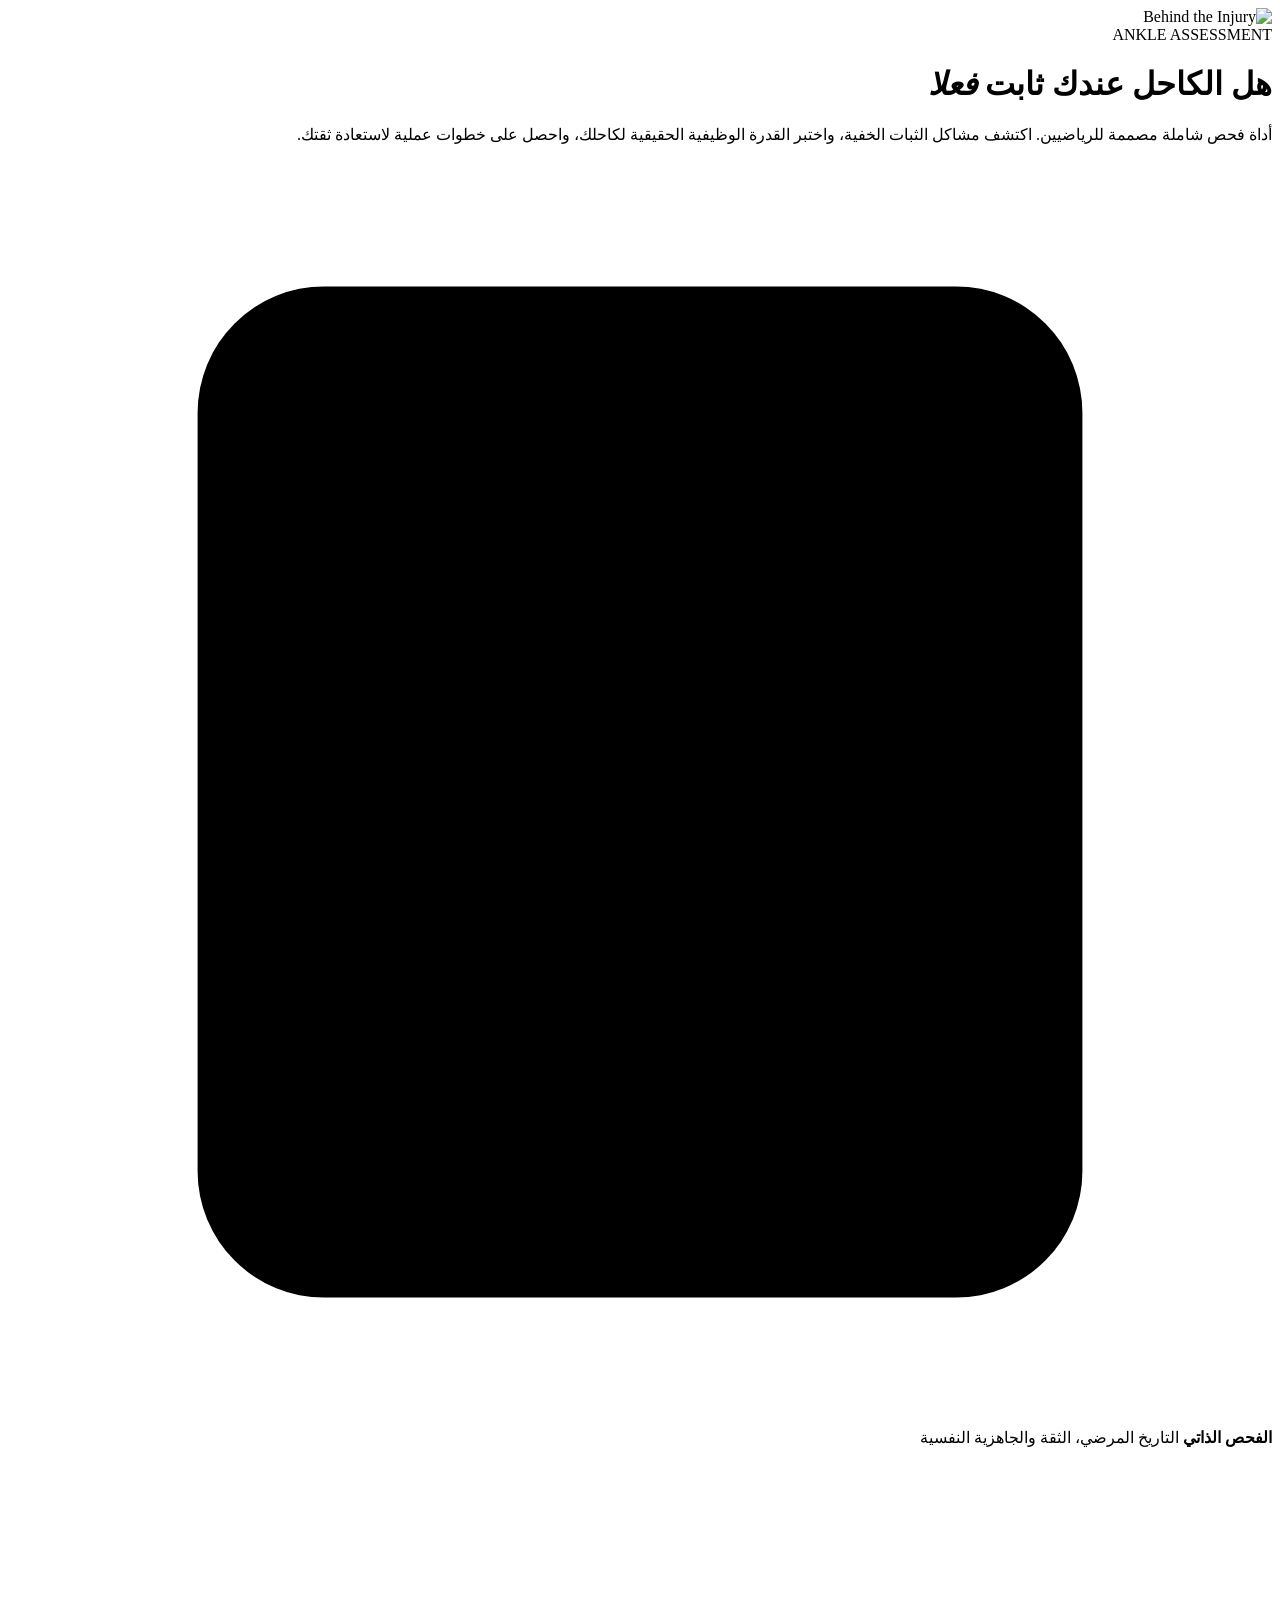
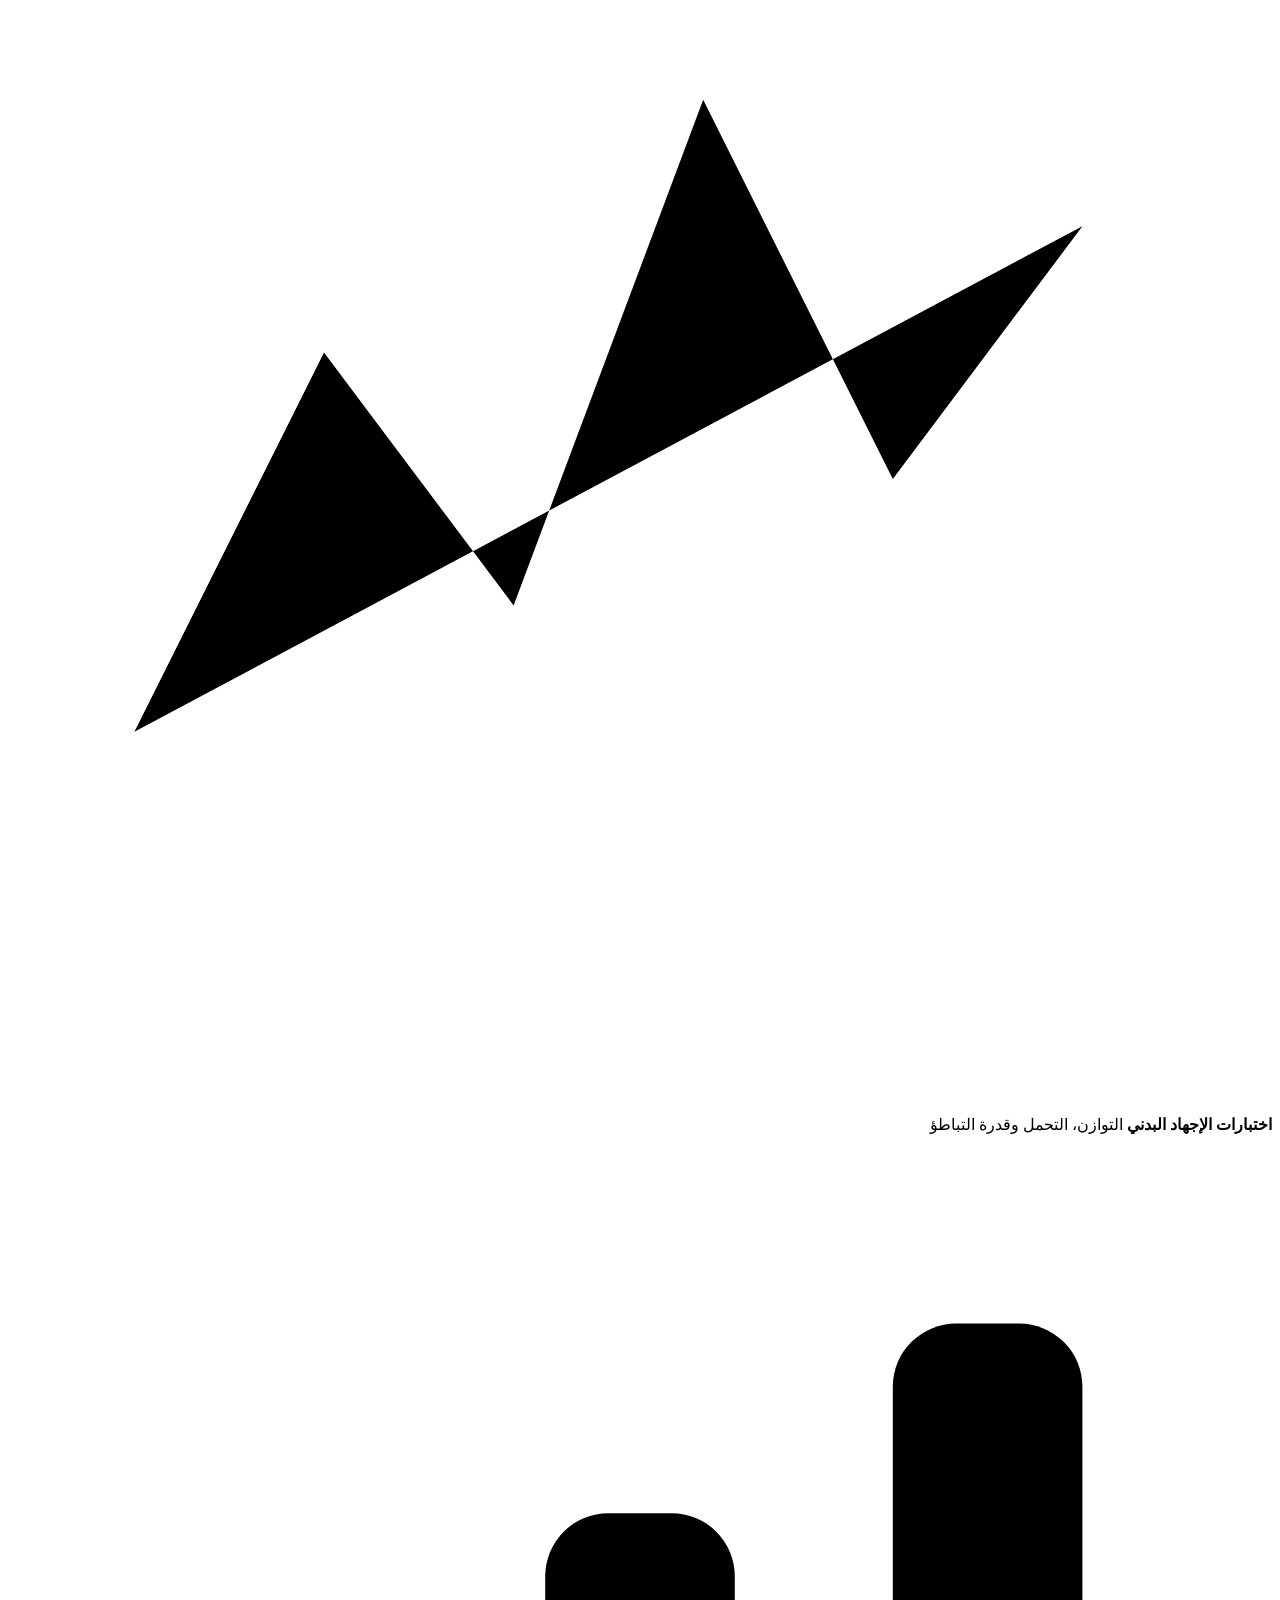
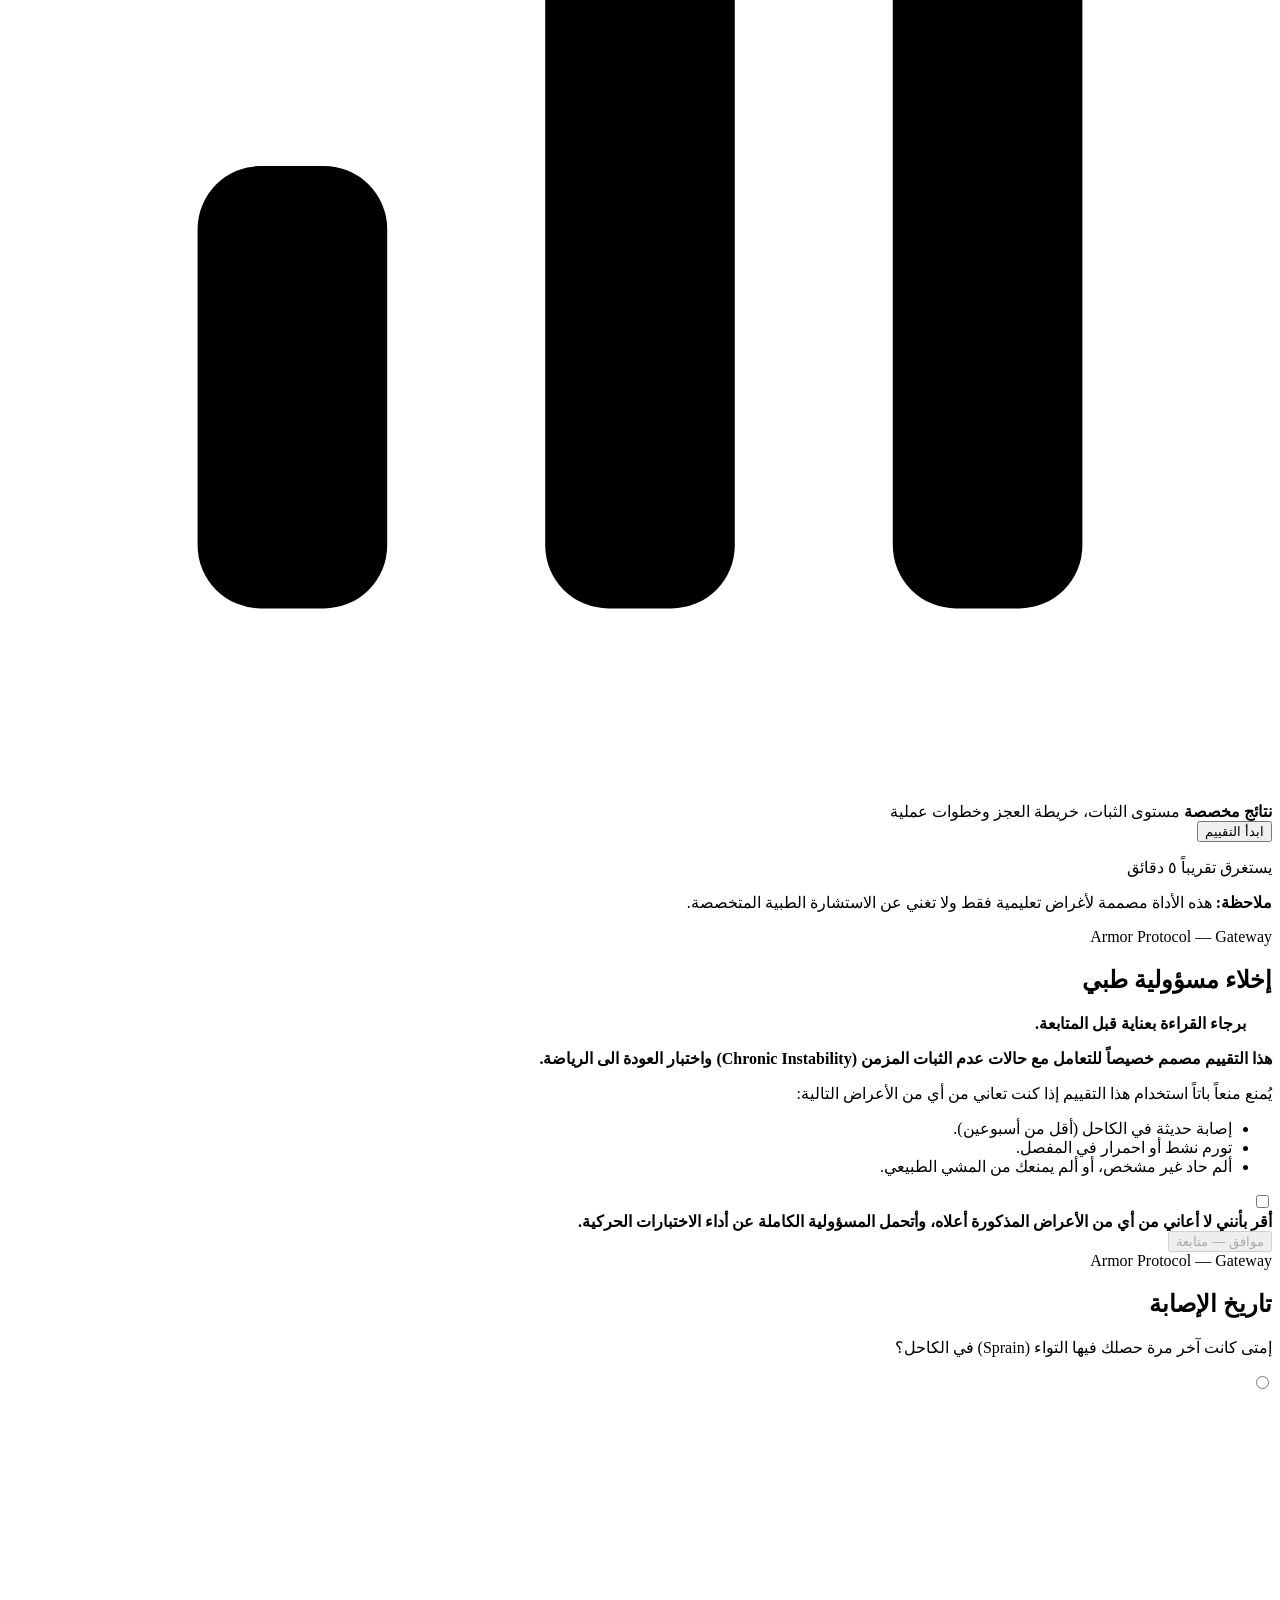
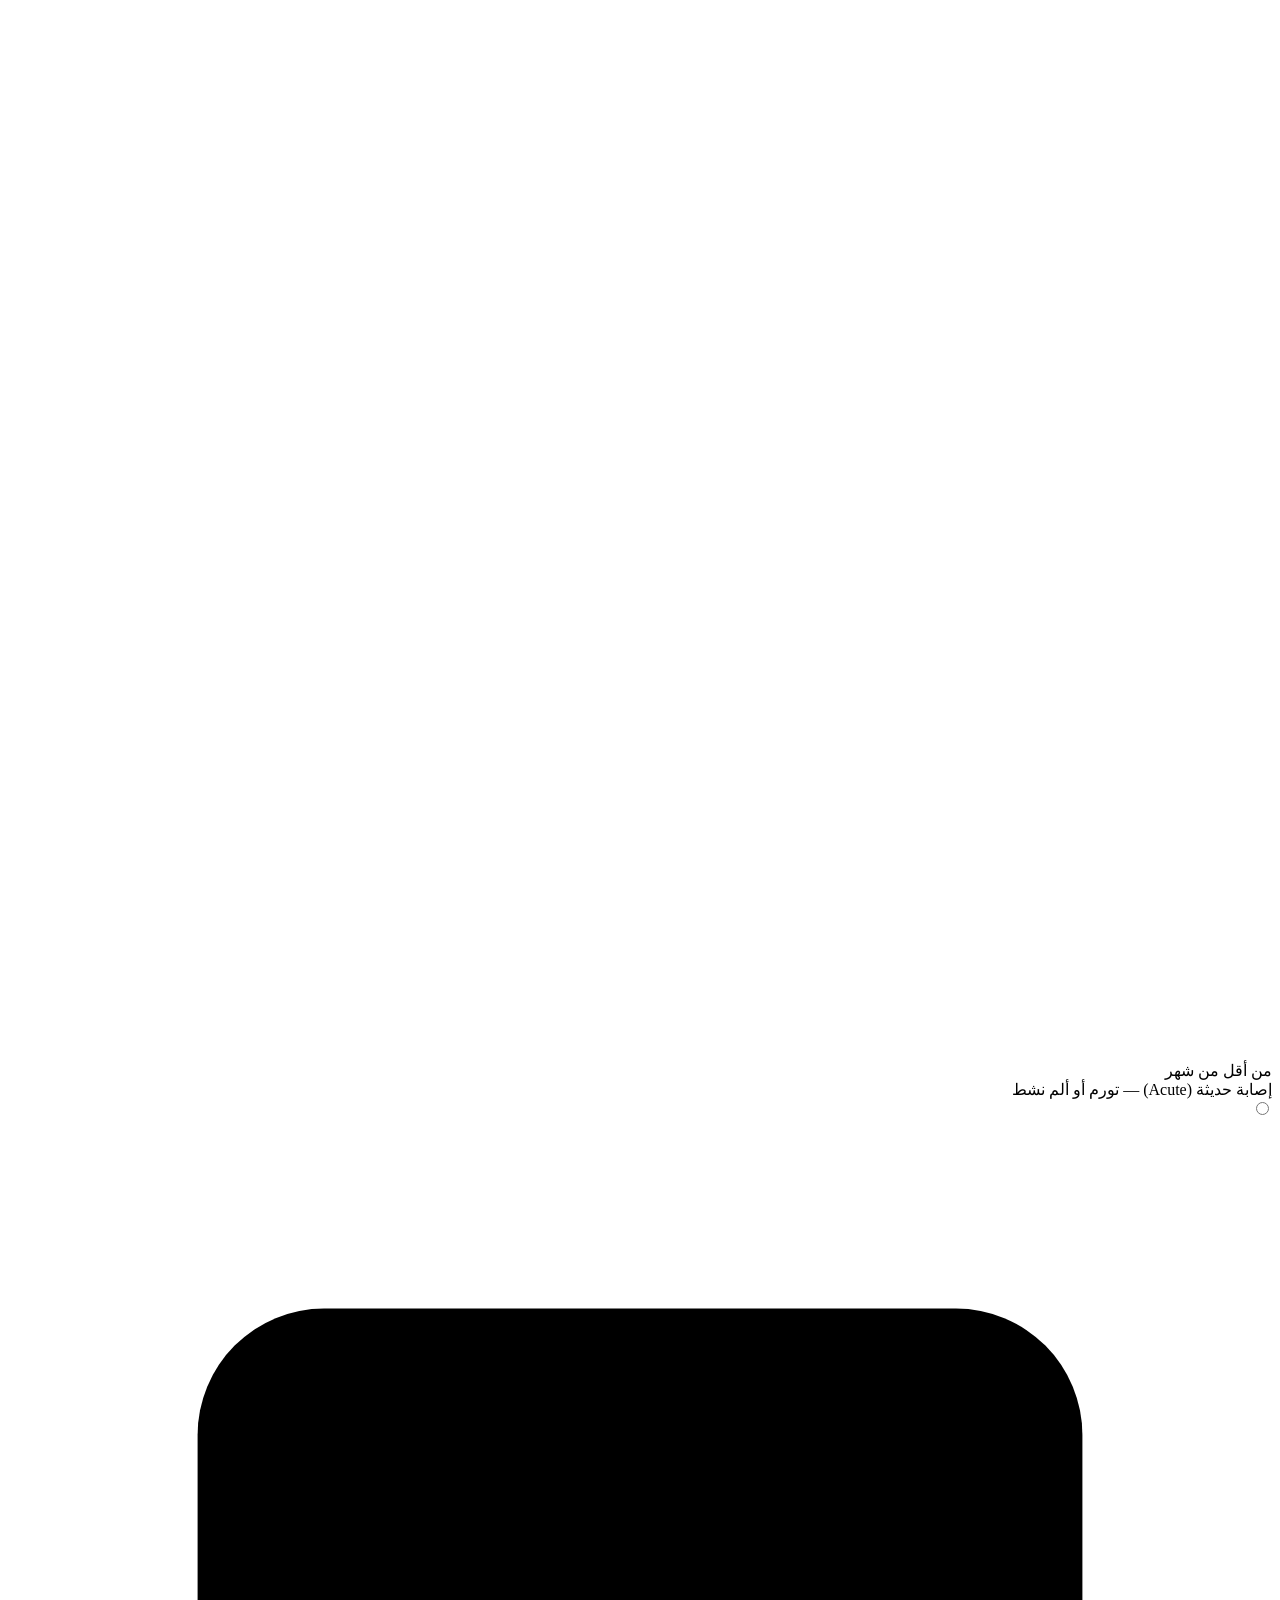
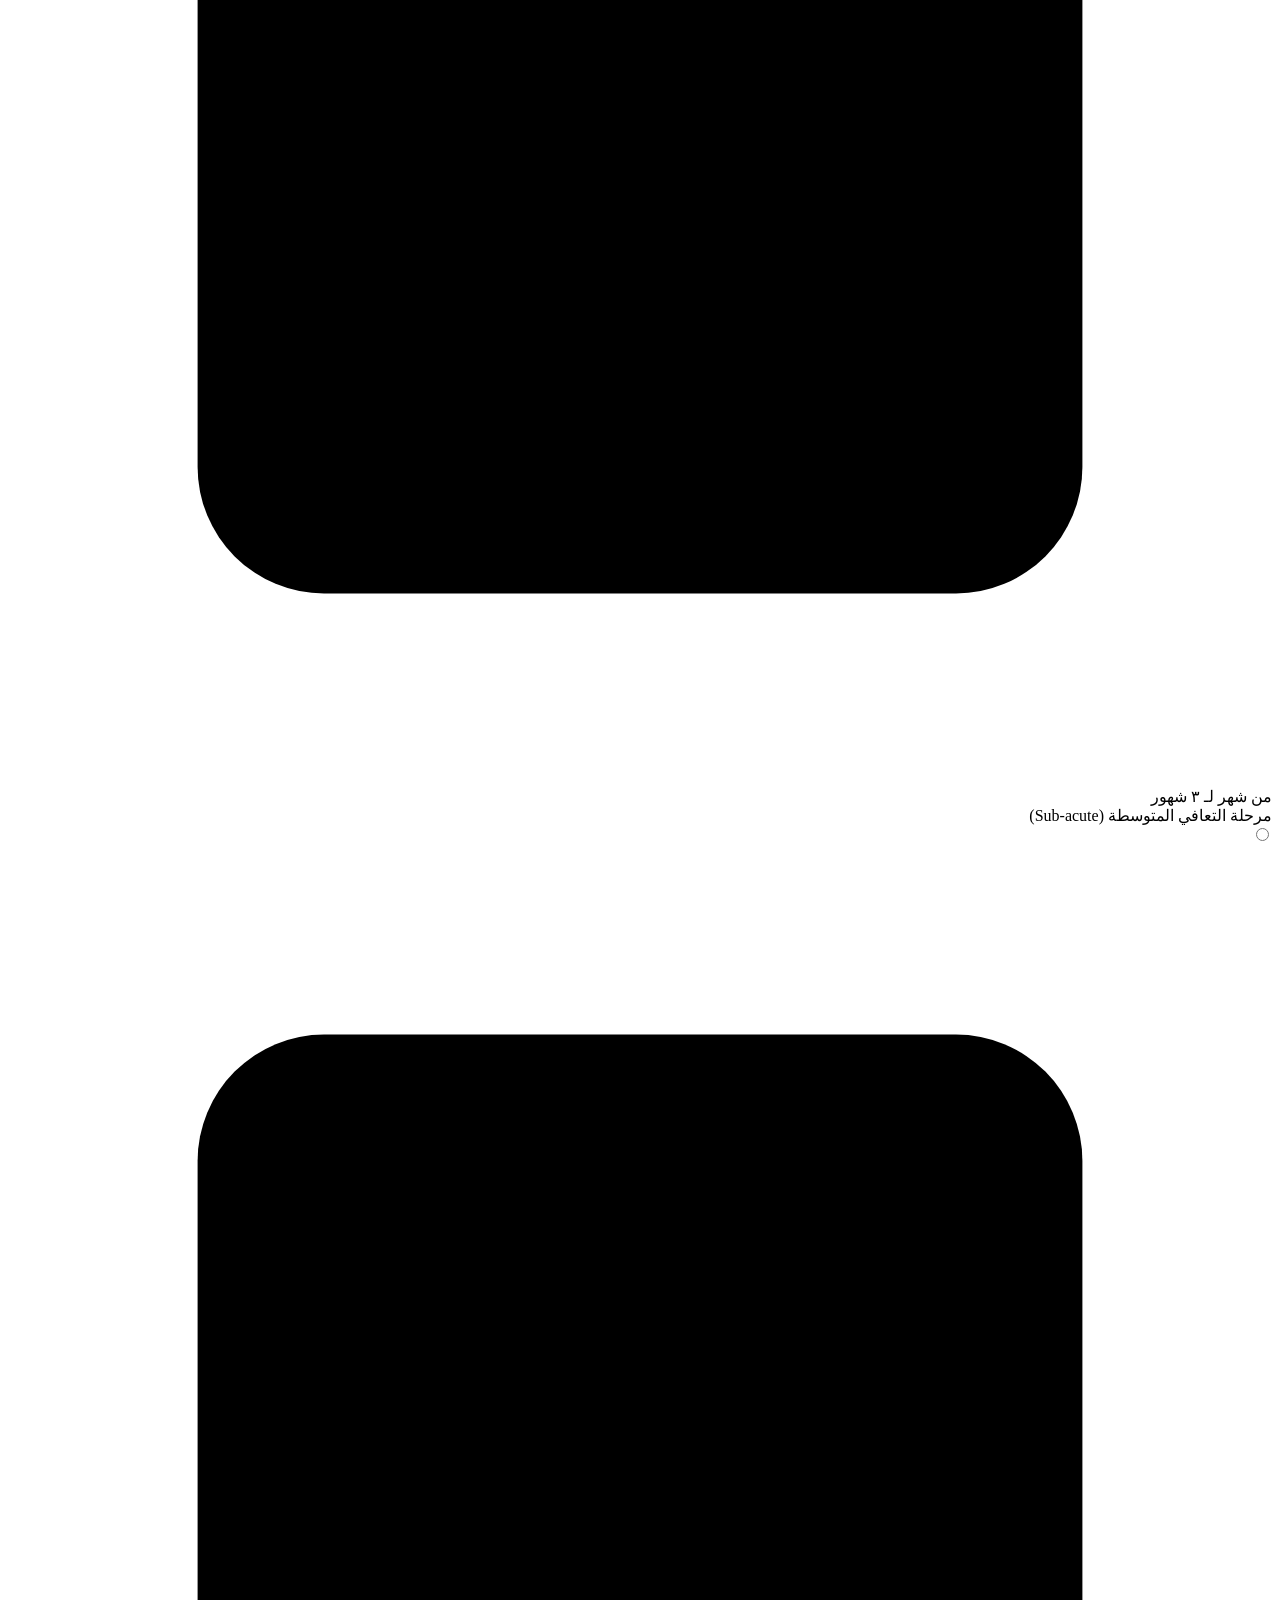
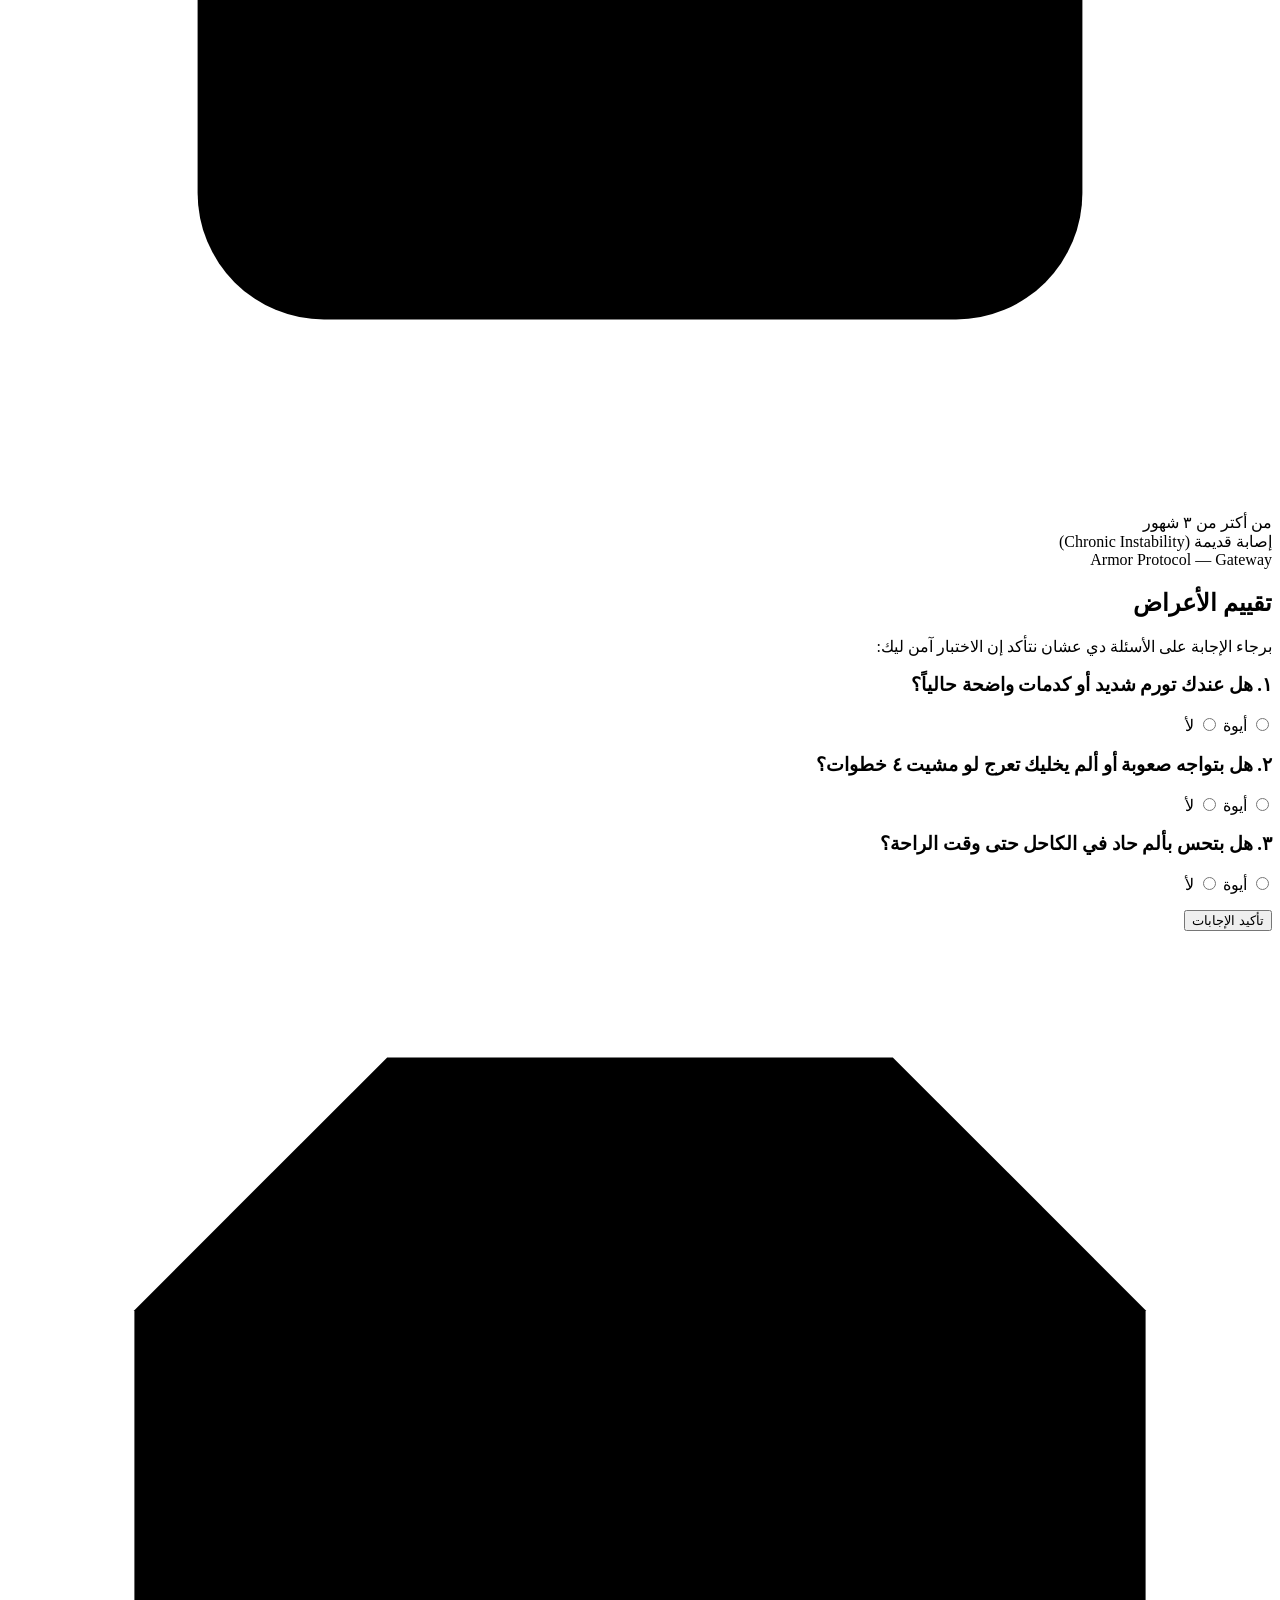
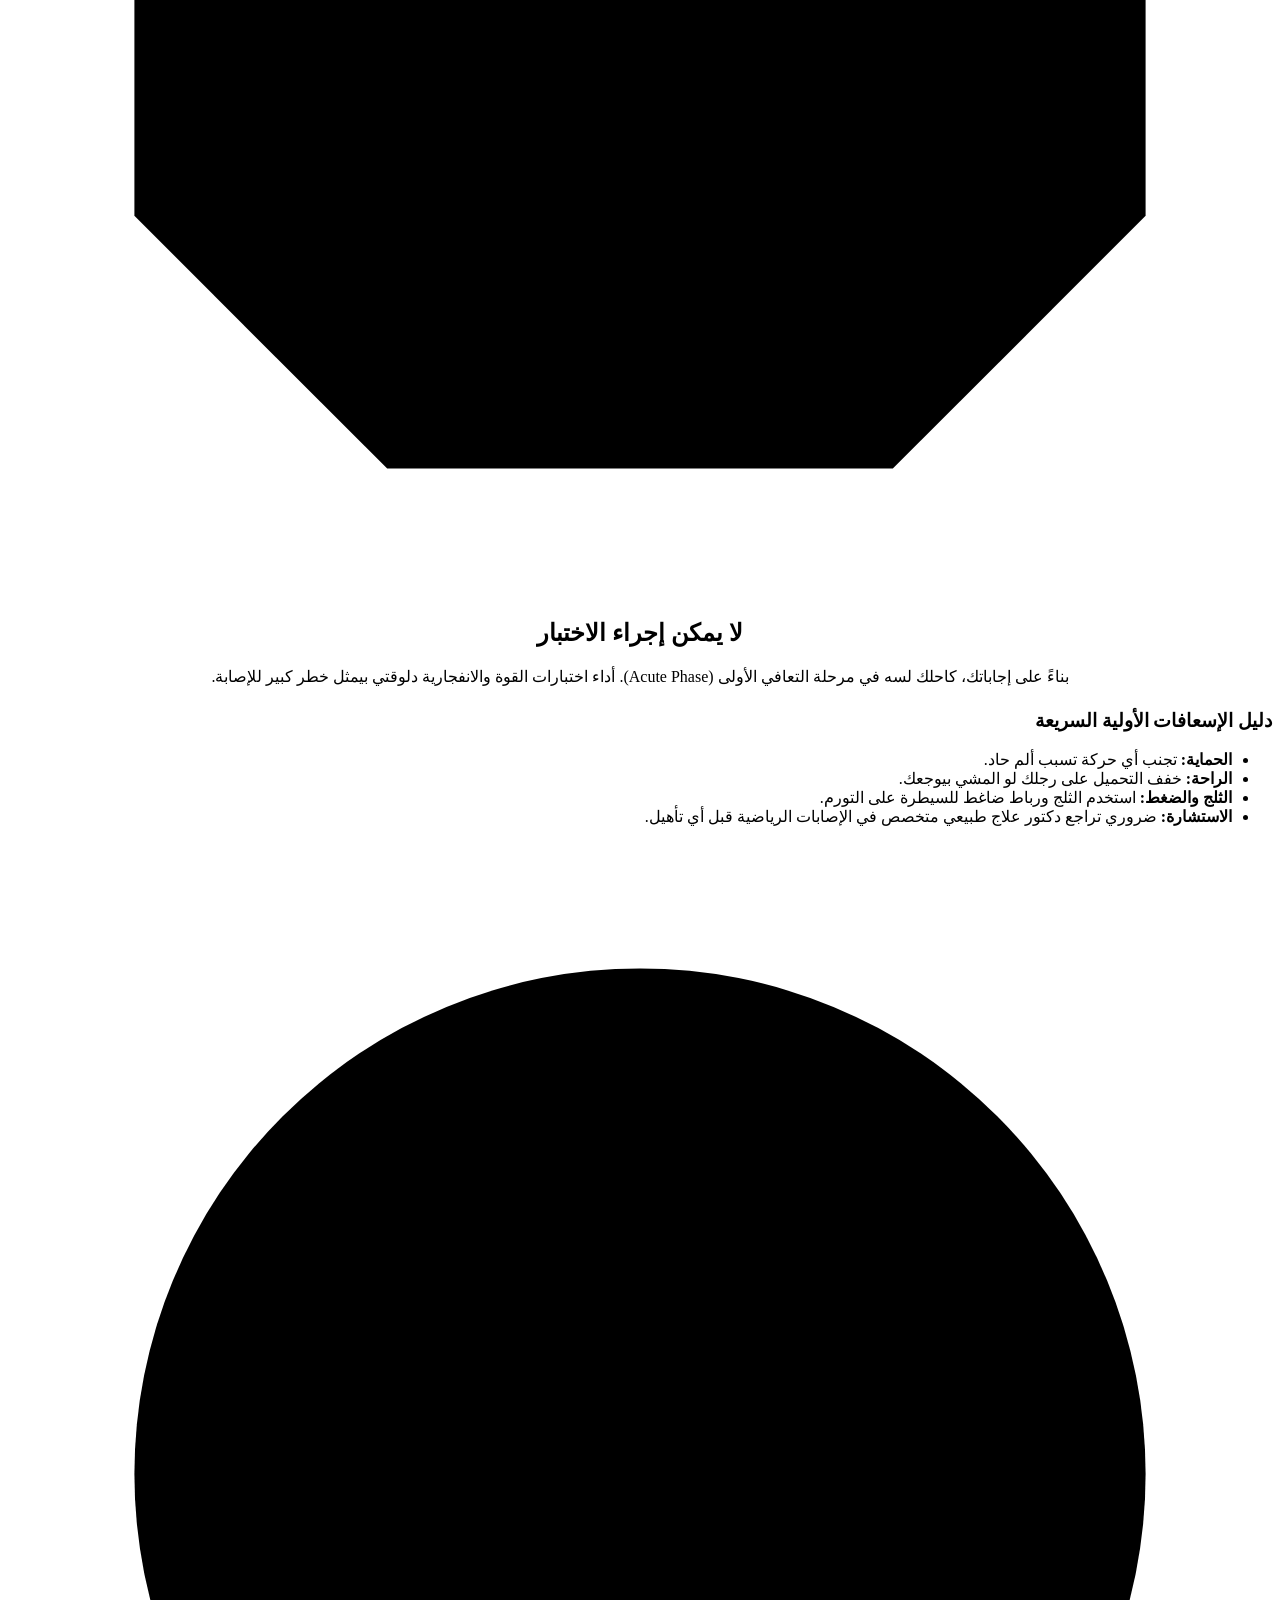
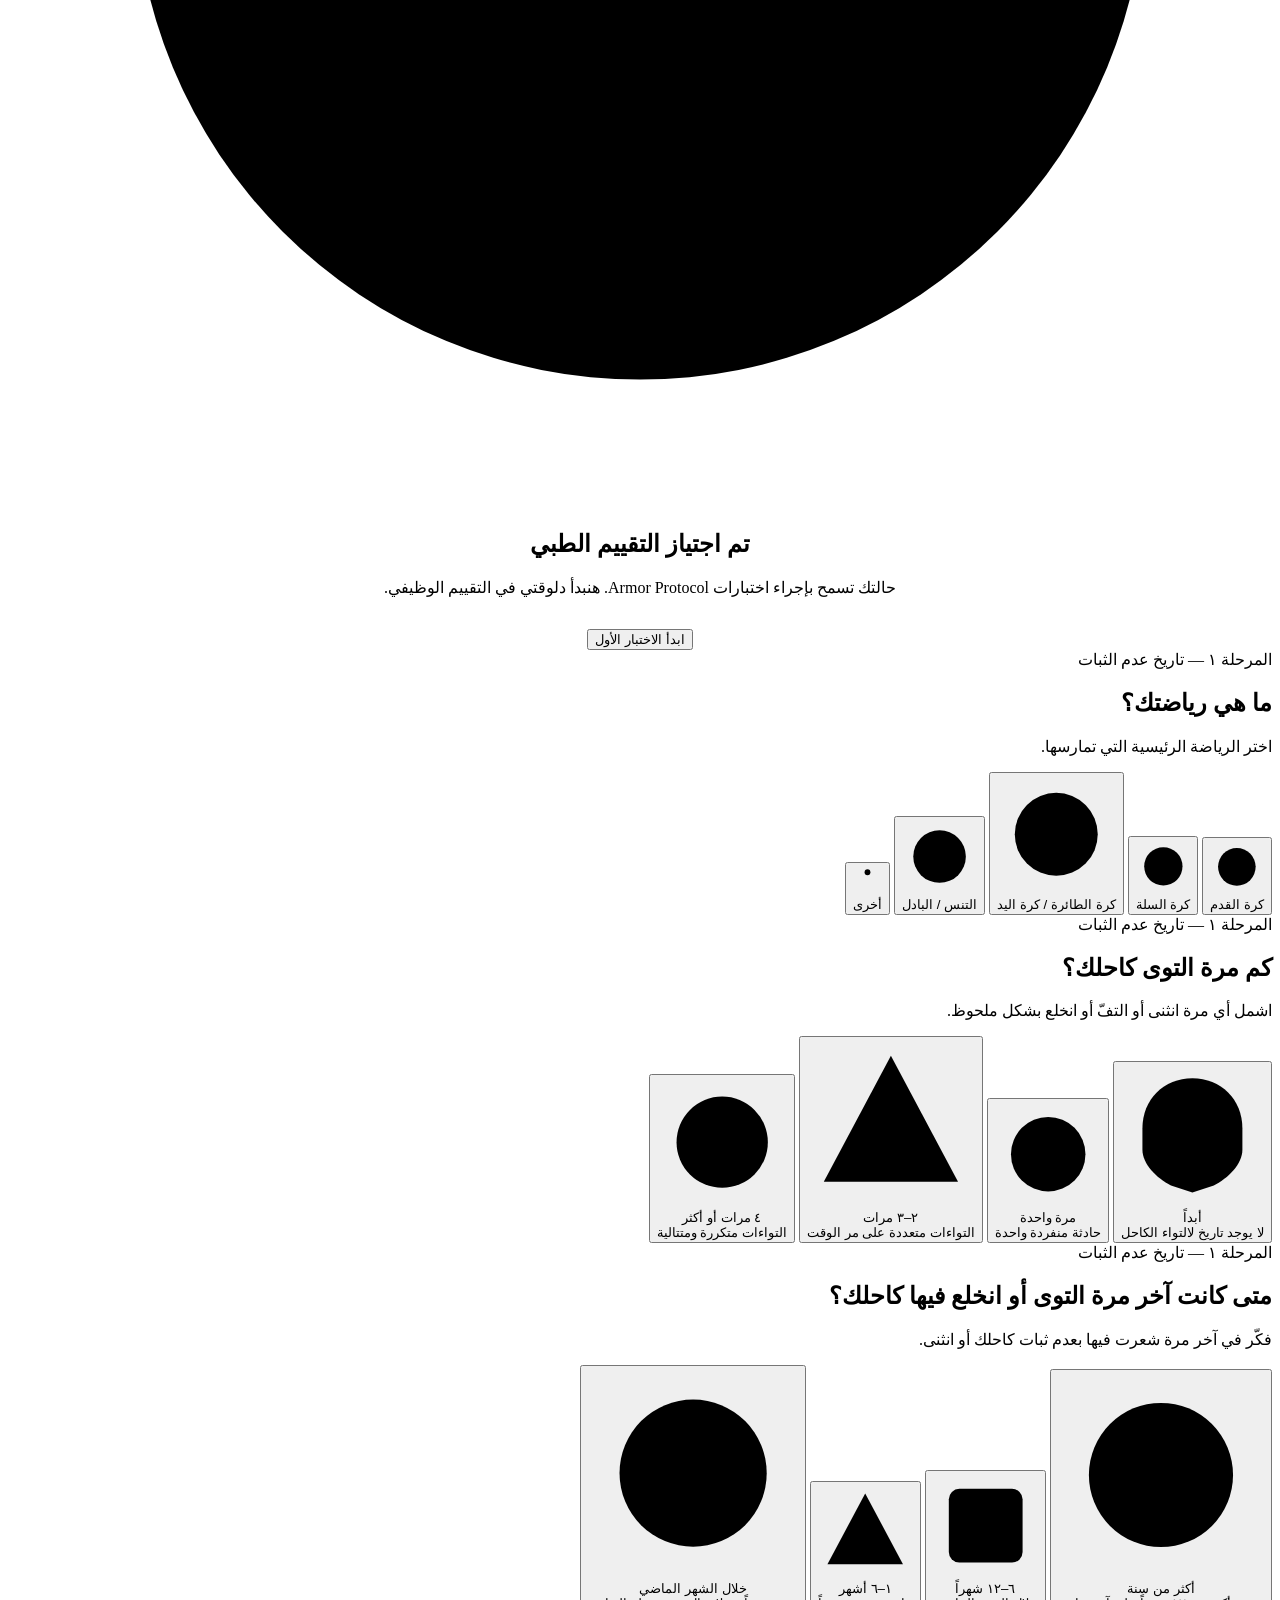
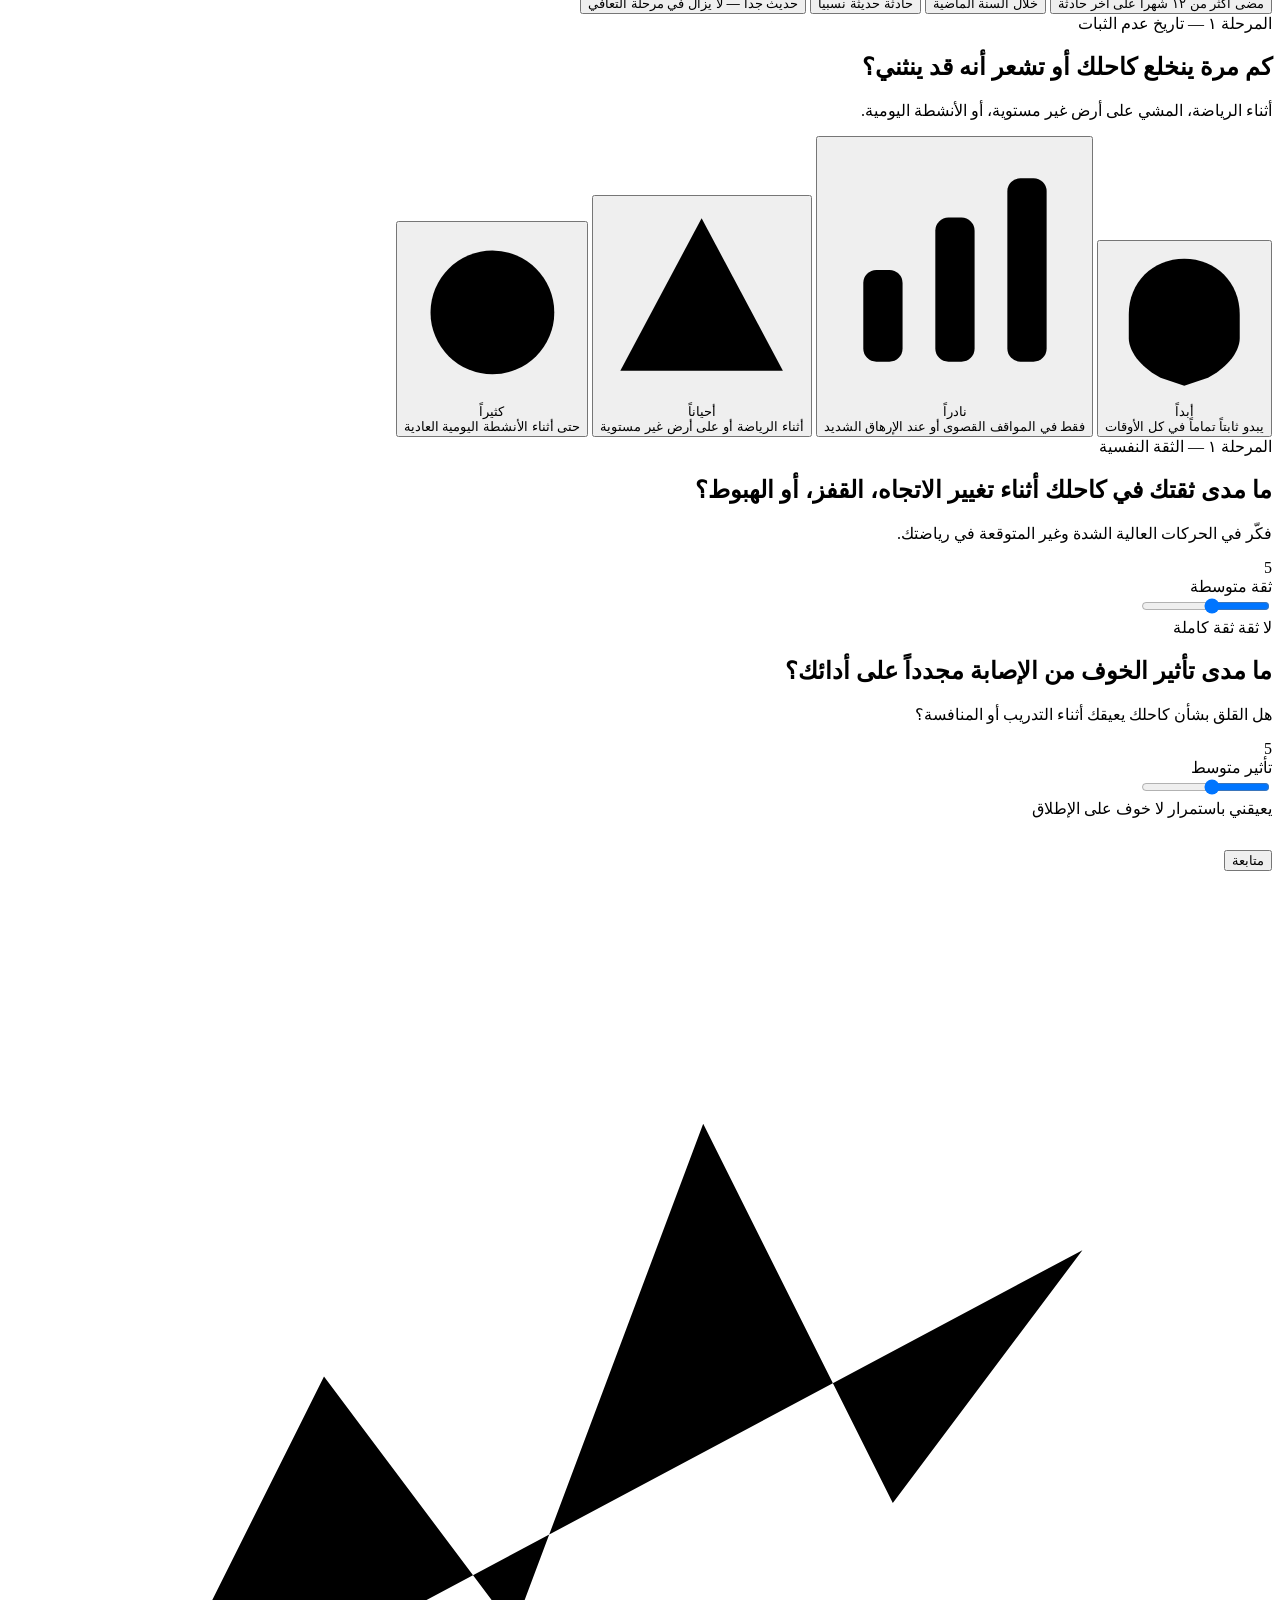
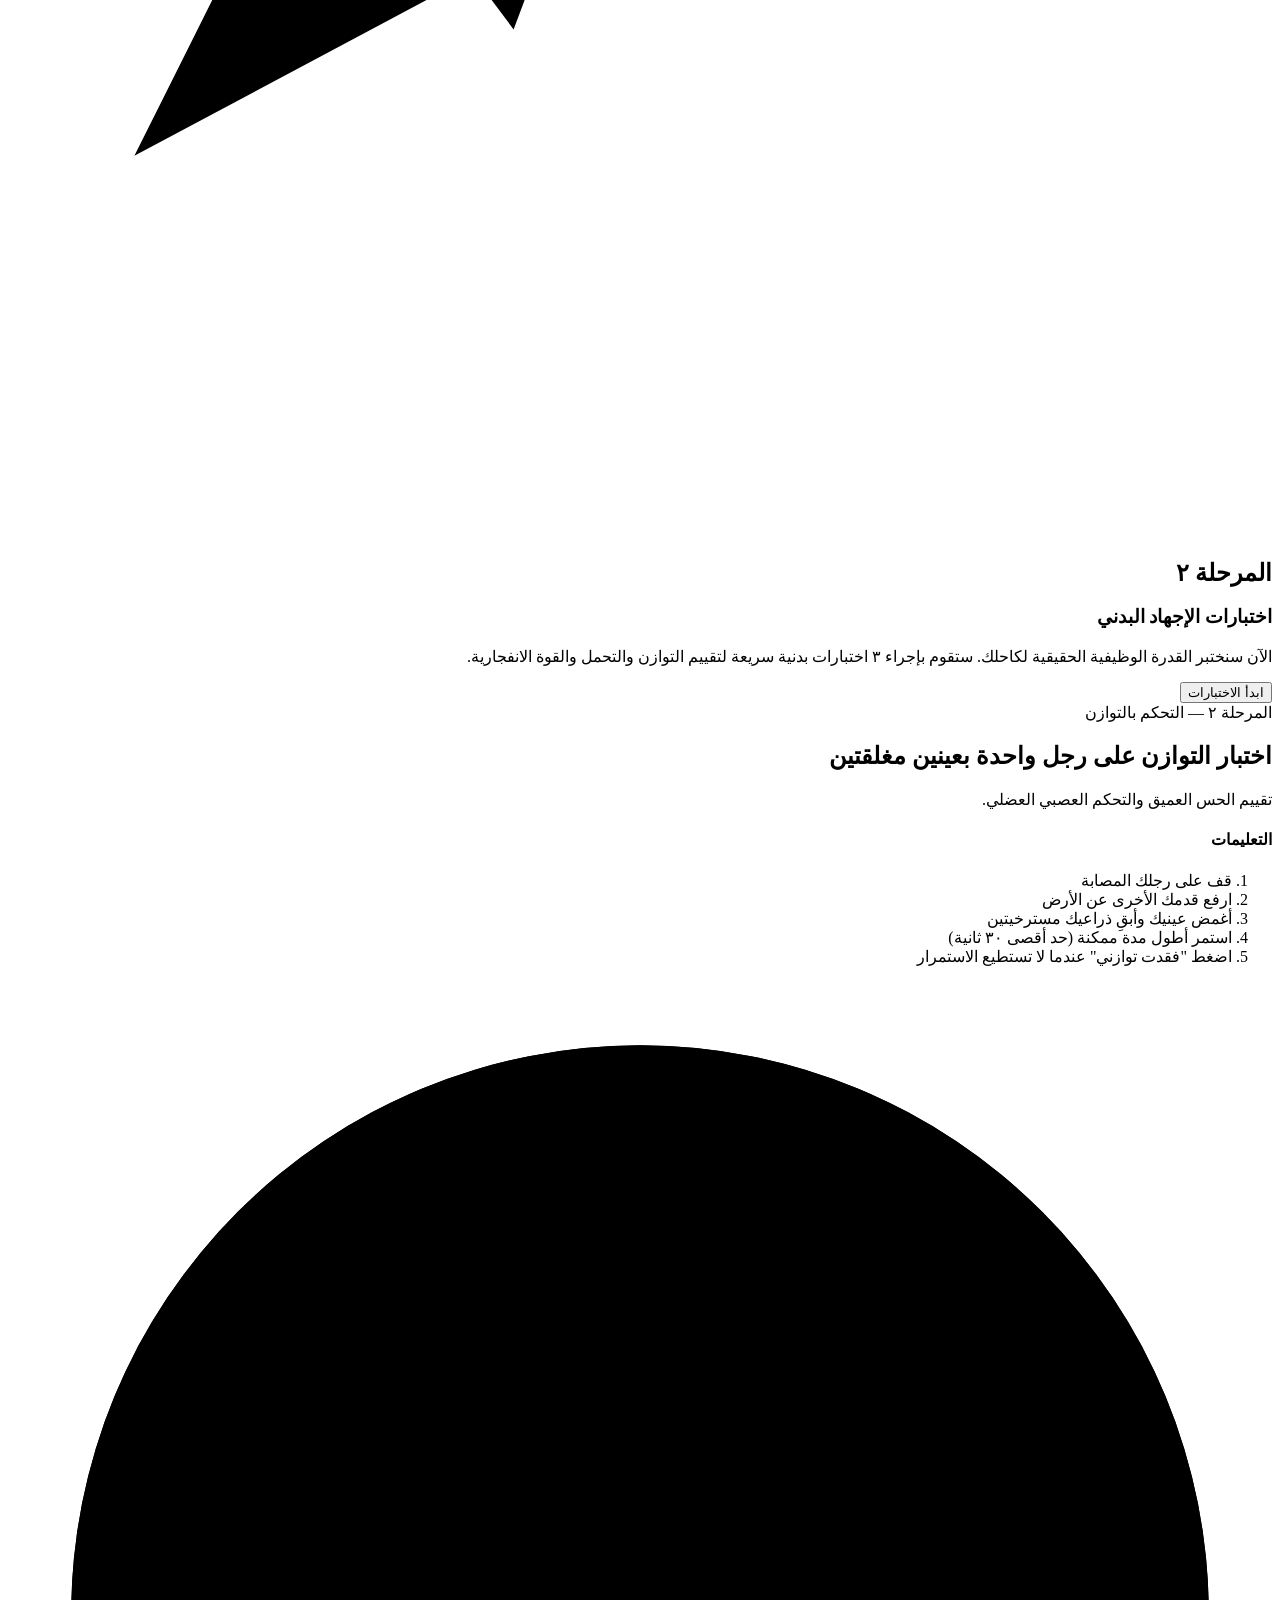
==== commit 172c44ea: "Update index.html" ====
--- a/index.html
+++ b/index.html
@@ -10,8 +10,7 @@
   <link rel="preconnect" href="https://fonts.gstatic.com" crossorigin>
   <link href="https://fonts.googleapis.com/css2?family=Inter:wght@300;400;500;600;700&family=Noto+Sans+Arabic:wght@300;400;500;600;700;800&family=Outfit:wght@400;500;600;700;800&display=swap" rel="stylesheet">
 
-  <!-- Added ?v=2 to force the browser to load your new CSS! -->
-  <link rel="stylesheet" href="styles.css?v=2">
+  <link rel="stylesheet" href="styles.css?v=3">
 </head>
 <body>
 
@@ -47,21 +46,21 @@
 
           <div class="welcome-features animate-in animate-in-delay-4">
             <div class="feature-item">
-              <div class="feature-icon">📋</div>
+              <div class="feature-icon"><svg viewBox="0 0 20 20"><rect x="3" y="2" width="14" height="16" rx="2" /><line x1="7" y1="7" x2="13" y2="7" /><line x1="7" y1="10" x2="13" y2="10" /><line x1="7" y1="13" x2="10" y2="13" /></svg></div>
               <div class="feature-text">
                 <strong data-i18n="welcome.feature1.title">الفحص الذاتي</strong>
                 <span data-i18n="welcome.feature1.desc">التاريخ المرضي، الثقة والجاهزية النفسية</span>
               </div>
             </div>
             <div class="feature-item">
-              <div class="feature-icon">⚡</div>
+              <div class="feature-icon"><svg viewBox="0 0 20 20"><polyline points="2,14 5,8 8,12 11,4 14,10 17,6" /><line x1="2" y1="16" x2="18" y2="16" /></svg></div>
               <div class="feature-text">
                 <strong data-i18n="welcome.feature2.title">اختبارات الإجهاد البدني</strong>
                 <span data-i18n="welcome.feature2.desc">التوازن، التحمل وقدرة التباطؤ</span>
               </div>
             </div>
             <div class="feature-item">
-              <div class="feature-icon">📊</div>
+              <div class="feature-icon"><svg viewBox="0 0 20 20"><rect x="3" y="10" width="3" height="7" rx="1" /><rect x="8.5" y="6" width="3" height="11" rx="1" /><rect x="14" y="3" width="3" height="14" rx="1" /></svg></div>
               <div class="feature-text">
                 <strong data-i18n="welcome.feature3.title">نتائج مخصصة</strong>
                 <span data-i18n="welcome.feature3.desc">مستوى الثبات، خريطة العجز وخطوات عملية</span>
@@ -69,10 +68,14 @@
             </div>
           </div>
 
-          <button class="btn-primary pulse animate-in animate-in-delay-5" id="startBtn" data-i18n="welcome.startBtn">
+          <button class="btn-primary animate-in animate-in-delay-5" id="startBtn" data-i18n="welcome.startBtn">
             ابدأ التقييم
           </button>
           <p class="welcome-time animate-in animate-in-delay-5" data-i18n="welcome.time">يستغرق تقريباً ٥ دقائق</p>
+
+          <p class="educational-disclaimer animate-in animate-in-delay-5">
+            <strong>ملاحظة:</strong> هذه الأداة مصممة لأغراض تعليمية فقط ولا تغني عن الاستشارة الطبية المتخصصة.
+          </p>
         </div>
       </div>
 
@@ -80,18 +83,36 @@
       <!-- ARMOR PROTOCOL: CLINICAL GATEWAY SCREENS   -->
       <!-- ========================================== -->
 
-      <!-- PHASE 1: Legal & Capture Gateway -->
+      <!-- PHASE 1: Medical Disclaimer Gateway (Hard-Gate) -->
       <div class="screen hidden" id="screen-legal">
         <div class="screen-content">
           <div class="phase-label">Armor Protocol — Gateway</div>
           <h2 class="question-text">إخلاء مسؤولية طبي</h2>
-          <p class="question-subtext" style="color: var(--color-warning);">⚠️ <strong>برجاء القراءة بعناية قبل المتابعة.</strong></p>
+          <p class="question-subtext" style="color: var(--color-warning);">
+            <svg style="width:16px;height:16px;stroke:var(--color-warning);fill:none;stroke-width:1.5;vertical-align:middle;margin-left:6px;" viewBox="0 0 20 20"><path d="M10 2 L18 17 H2 Z" /><line x1="10" y1="8" x2="10" y2="12" /><circle cx="10" cy="14.5" r="0.5" fill="var(--color-warning)" /></svg>
+            <strong>برجاء القراءة بعناية قبل المتابعة.</strong>
+          </p>
           
           <div class="disclaimer-box">
+            <p class="disclaimer-lead-text">
+              <strong>هذا التقييم مصمم خصيصاً للتعامل مع حالات عدم الثبات المزمن (Chronic Instability) واختبار العودة الى الرياضة.</strong>
+            </p>
+            <p class="disclaimer-prohibition-text">
+              يُمنع منعاً باتاً استخدام هذا التقييم إذا كنت تعاني من أي من الأعراض التالية:
+            </p>
+
+            <ul class="contraindications-list">
+              <li>إصابة حديثة في الكاحل (أقل من أسبوعين).</li>
+              <li>تورم نشط أو احمرار في المفصل.</li>
+              <li>ألم حاد غير مشخص، أو ألم يمنعك من المشي الطبيعي.</li>
+            </ul>
+
+            <div class="disclaimer-consent-divider"></div>
+
             <label class="checkbox-label">
               <input type="checkbox" id="legal-checkbox">
               <div class="custom-checkbox"></div>
-              <div class="checkbox-text">هذا التقييم مصمم خصيصاً لتقييم عدم الثبات المزمن (Chronic Instability) والأداء الرياضي. يُمنع منعاً باتاً استخدامه للأشخاص الذين يعانون من إصابات حديثة (Acute)، تورم نشط، أو ألم غير مشخص.</div>
+              <div class="checkbox-text"><strong>أقر بأنني لا أعاني من أي من الأعراض المذكورة أعلاه، وأتحمل المسؤولية الكاملة عن أداء الاختبارات الحركية.</strong></div>
             </label>
           </div>
           
@@ -110,7 +131,7 @@
             
             <label class="option-card radio-label-card">
               <input type="radio" name="timeline" value="acute" class="hidden-radio">
-              <div class="option-icon">⏳</div>
+              <div class="option-icon"><svg viewBox="0 0 20 20"><path d="M10 2 v6 M10 12 v6 M6 6 h8 M6 14 h8" /><rect x="5" y="2" width="10" height="16" rx="2" fill="none" /></svg></div>
               <div class="option-info">
                 <div class="option-label">من أقل من شهر</div>
                 <div class="option-desc">إصابة حديثة (Acute) — تورم أو ألم نشط</div>
@@ -120,7 +141,7 @@
             
             <label class="option-card radio-label-card">
               <input type="radio" name="timeline" value="sub-acute" class="hidden-radio">
-              <div class="option-icon">🗓️</div>
+              <div class="option-icon"><svg viewBox="0 0 20 20"><rect x="3" y="3" width="14" height="14" rx="2" /><line x1="3" y1="7" x2="17" y2="7" /><line x1="7" y1="3" x2="7" y2="7" /><line x1="13" y1="3" x2="13" y2="7" /></svg></div>
               <div class="option-info">
                 <div class="option-label">من شهر لـ ٣ شهور</div>
                 <div class="option-desc">مرحلة التعافي المتوسطة (Sub-acute)</div>
@@ -130,7 +151,7 @@
             
             <label class="option-card radio-label-card">
               <input type="radio" name="timeline" value="chronic" class="hidden-radio">
-              <div class="option-icon">📅</div>
+              <div class="option-icon"><svg viewBox="0 0 20 20"><rect x="3" y="3" width="14" height="14" rx="2" /><line x1="3" y1="7" x2="17" y2="7" /><polyline points="8,11 10,13 13,10" /></svg></div>
               <div class="option-info">
                 <div class="option-label">من أكتر من ٣ شهور</div>
                 <div class="option-desc">إصابة قديمة (Chronic Instability)</div>
@@ -201,7 +222,7 @@
       <!-- PHASE 4A: HARD STOP -->
       <div class="screen hidden stop-screen" id="screen-hard-stop">
         <div class="screen-content">
-          <div class="stop-icon">🛑</div>
+          <div class="stop-icon"><svg viewBox="0 0 20 20"><polygon points="6,2 14,2 18,6 18,14 14,18 6,18 2,14 2,6" /><line x1="7" y1="7" x2="13" y2="13" /><line x1="13" y1="7" x2="7" y2="13" /></svg></div>
           <h2 class="question-text" style="text-align: center; color: var(--color-danger);">لا يمكن إجراء الاختبار</h2>
           <p style="text-align: center; color: var(--text-secondary); margin-bottom: 24px;">بناءً على إجاباتك، كاحلك لسه في مرحلة التعافي الأولى (Acute Phase). أداء اختبارات القوة والانفجارية دلوقتي بيمثل خطر كبير للإصابة.</p>
           
@@ -220,7 +241,7 @@
       <!-- PHASE 4B: GREEN LIGHT -->
       <div class="screen hidden go-screen" id="screen-green-light">
         <div class="screen-content" style="text-align: center;">
-          <div class="go-icon">✅</div>
+          <div class="go-icon"><svg viewBox="0 0 20 20"><circle cx="10" cy="10" r="8" /><polyline points="7,10 9.5,12.5 13.5,7.5" /></svg></div>
           <h2 class="question-text" style="color: var(--color-success);">تم اجتياز التقييم الطبي</h2>
           <p style="color: var(--text-secondary); margin-bottom: 32px;">حالتك تسمح بإجراء اختبارات Armor Protocol. هنبدأ دلوقتي في التقييم الوظيفي.</p>
           <button id="btn-start-tests" class="btn-primary">ابدأ الاختبار الأول</button>
@@ -240,35 +261,35 @@
 
           <div class="option-cards" data-question="sport">
             <button class="option-card" data-score="1">
-              <div class="option-icon">⚽</div>
+              <div class="option-icon"><svg viewBox="0 0 20 20"><circle cx="10" cy="10" r="7" /><path d="M3,10 Q10,6 17,10 M3,10 Q10,14 17,10" /><line x1="10" y1="3" x2="10" y2="17" /></svg></div>
               <div class="option-info">
                 <div class="option-label" data-i18n="sport.opt1.label">كرة القدم</div>
               </div>
               <div class="option-check"></div>
             </button>
             <button class="option-card" data-score="2">
-              <div class="option-icon">🏀</div>
+              <div class="option-icon"><svg viewBox="0 0 20 20"><circle cx="10" cy="10" r="7" /><line x1="5" y1="7" x2="15" y2="7" /><line x1="5" y1="13" x2="15" y2="13" /><path d="M5,7 Q10,10 15,7" /><path d="M5,13 Q10,10 15,13" /></svg></div>
               <div class="option-info">
                 <div class="option-label" data-i18n="sport.opt2.label">كرة السلة</div>
               </div>
               <div class="option-check"></div>
             </button>
             <button class="option-card" data-score="3">
-              <div class="option-icon">🏐</div>
+              <div class="option-icon"><svg viewBox="0 0 20 20"><circle cx="10" cy="10" r="7" /><line x1="3" y1="10" x2="17" y2="10" /><line x1="10" y1="3" x2="10" y2="17" /></svg></div>
               <div class="option-info">
                 <div class="option-label" data-i18n="sport.opt3.label">كرة الطائرة / كرة اليد</div>
               </div>
               <div class="option-check"></div>
             </button>
             <button class="option-card" data-score="4">
-              <div class="option-icon">🎾</div>
+              <div class="option-icon"><svg viewBox="0 0 20 20"><circle cx="10" cy="10" r="7" /><path d="M6,5 Q10,10 14,5" /><line x1="10" y1="10" x2="10" y2="17" /></svg></div>
               <div class="option-info">
                 <div class="option-label" data-i18n="sport.opt4.label">التنس / البادل</div>
               </div>
               <div class="option-check"></div>
             </button>
             <button class="option-card" data-score="5">
-              <div class="option-icon">🏃</div>
+              <div class="option-icon"><svg viewBox="0 0 20 20"><circle cx="10" cy="5" r="2" /><line x1="10" y1="7" x2="10" y2="13" /><line x1="6" y1="10" x2="14" y2="10" /><line x1="10" y1="13" x2="7" y2="18" /><line x1="10" y1="13" x2="13" y2="18" /></svg></div>
               <div class="option-info">
                 <div class="option-label" data-i18n="sport.opt5.label">أخرى</div>
               </div>
@@ -286,7 +307,7 @@
 
           <div class="option-cards" data-question="sprain_count">
             <button class="option-card" data-score="10">
-              <div class="option-icon">🛡️</div>
+              <div class="option-icon"><svg viewBox="0 0 20 20"><path d="M10 2 L10 2 C14 2 17 5 17 9 L17 12 C17 14 15 16 13 17 L10 18 L7 17 C5 16 3 14 3 12 L3 9 C3 5 6 2 10 2Z" /></svg></div>
               <div class="option-info">
                 <div class="option-label" data-i18n="q1.opt1.label">أبداً</div>
                 <div class="option-desc" data-i18n="q1.opt1.desc">لا يوجد تاريخ لالتواء الكاحل</div>
@@ -294,7 +315,7 @@
               <div class="option-check"></div>
             </button>
             <button class="option-card" data-score="7">
-              <div class="option-icon">1️⃣</div>
+              <div class="option-icon"><svg viewBox="0 0 20 20"><circle cx="10" cy="10" r="7" /><text x="10" y="14" text-anchor="middle" fill="currentColor" stroke="none" font-size="10" font-weight="700" font-family="var(--font-mono)">1</text></svg></div>
               <div class="option-info">
                 <div class="option-label" data-i18n="q1.opt2.label">مرة واحدة</div>
                 <div class="option-desc" data-i18n="q1.opt2.desc">حادثة منفردة واحدة</div>
@@ -302,7 +323,7 @@
               <div class="option-check"></div>
             </button>
             <button class="option-card" data-score="4">
-              <div class="option-icon">⚠️</div>
+              <div class="option-icon"><svg viewBox="0 0 20 20"><path d="M10 2 L18 17 H2 Z" /><line x1="10" y1="8" x2="10" y2="12" /><circle cx="10" cy="14.5" r="0.5" fill="currentColor" /></svg></div>
               <div class="option-info">
                 <div class="option-label" data-i18n="q1.opt3.label">٢–٣ مرات</div>
                 <div class="option-desc" data-i18n="q1.opt3.desc">التواءات متعددة على مر الوقت</div>
@@ -310,7 +331,7 @@
               <div class="option-check"></div>
             </button>
             <button class="option-card" data-score="1">
-              <div class="option-icon">🔴</div>
+              <div class="option-icon"><svg viewBox="0 0 20 20"><circle cx="10" cy="10" r="7" /><line x1="10" y1="6" x2="10" y2="11" /><circle cx="10" cy="13.5" r="0.7" fill="currentColor" /></svg></div>
               <div class="option-info">
                 <div class="option-label" data-i18n="q1.opt4.label">٤ مرات أو أكثر</div>
                 <div class="option-desc" data-i18n="q1.opt4.desc">التواءات متكررة ومتتالية</div>
@@ -329,7 +350,7 @@
 
           <div class="option-cards" data-question="last_sprain">
             <button class="option-card" data-score="10">
-              <div class="option-icon">✅</div>
+              <div class="option-icon"><svg viewBox="0 0 20 20"><circle cx="10" cy="10" r="7" /><polyline points="7,10 9.5,12.5 13.5,7.5" /></svg></div>
               <div class="option-info">
                 <div class="option-label" data-i18n="q2.opt1.label">أكثر من سنة</div>
                 <div class="option-desc" data-i18n="q2.opt1.desc">مضى أكثر من ١٢ شهراً على آخر حادثة</div>
@@ -337,7 +358,7 @@
               <div class="option-check"></div>
             </button>
             <button class="option-card" data-score="7">
-              <div class="option-icon">📅</div>
+              <div class="option-icon"><svg viewBox="0 0 20 20"><rect x="3" y="3" width="14" height="14" rx="2" /><line x1="3" y1="7" x2="17" y2="7" /><line x1="7" y1="3" x2="7" y2="7" /><line x1="13" y1="3" x2="13" y2="7" /></svg></div>
               <div class="option-info">
                 <div class="option-label" data-i18n="q2.opt2.label">٦–١٢ شهراً</div>
                 <div class="option-desc" data-i18n="q2.opt2.desc">خلال السنة الماضية</div>
@@ -345,7 +366,7 @@
               <div class="option-check"></div>
             </button>
             <button class="option-card" data-score="4">
-              <div class="option-icon">⚠️</div>
+              <div class="option-icon"><svg viewBox="0 0 20 20"><path d="M10 2 L18 17 H2 Z" /><line x1="10" y1="8" x2="10" y2="12" /><circle cx="10" cy="14.5" r="0.5" fill="currentColor" /></svg></div>
               <div class="option-info">
                 <div class="option-label" data-i18n="q2.opt3.label">١–٦ أشهر</div>
                 <div class="option-desc" data-i18n="q2.opt3.desc">حادثة حديثة نسبياً</div>
@@ -353,7 +374,7 @@
               <div class="option-check"></div>
             </button>
             <button class="option-card" data-score="1">
-              <div class="option-icon">🔴</div>
+              <div class="option-icon"><svg viewBox="0 0 20 20"><circle cx="10" cy="10" r="7" /><line x1="10" y1="6" x2="10" y2="11" /><circle cx="10" cy="13.5" r="0.7" fill="currentColor" /></svg></div>
               <div class="option-info">
                 <div class="option-label" data-i18n="q2.opt4.label">خلال الشهر الماضي</div>
                 <div class="option-desc" data-i18n="q2.opt4.desc">حديث جداً — لا يزال في مرحلة التعافي</div>
@@ -372,7 +393,7 @@
 
           <div class="option-cards" data-question="giving_way">
             <button class="option-card" data-score="10">
-              <div class="option-icon">🛡️</div>
+              <div class="option-icon"><svg viewBox="0 0 20 20"><path d="M10 2 L10 2 C14 2 17 5 17 9 L17 12 C17 14 15 16 13 17 L10 18 L7 17 C5 16 3 14 3 12 L3 9 C3 5 6 2 10 2Z" /></svg></div>
               <div class="option-info">
                 <div class="option-label" data-i18n="q3.opt1.label">أبداً</div>
                 <div class="option-desc" data-i18n="q3.opt1.desc">يبدو ثابتاً تماماً في كل الأوقات</div>
@@ -380,7 +401,7 @@
               <div class="option-check"></div>
             </button>
             <button class="option-card" data-score="7">
-              <div class="option-icon">📊</div>
+              <div class="option-icon"><svg viewBox="0 0 20 20"><rect x="3" y="10" width="3" height="7" rx="1" /><rect x="8.5" y="6" width="3" height="11" rx="1" /><rect x="14" y="3" width="3" height="14" rx="1" /></svg></div>
               <div class="option-info">
                 <div class="option-label" data-i18n="q3.opt2.label">نادراً</div>
                 <div class="option-desc" data-i18n="q3.opt2.desc">فقط في المواقف القصوى أو عند الإرهاق الشديد</div>
@@ -388,7 +409,7 @@
               <div class="option-check"></div>
             </button>
             <button class="option-card" data-score="4">
-              <div class="option-icon">⚠️</div>
+              <div class="option-icon"><svg viewBox="0 0 20 20"><path d="M10 2 L18 17 H2 Z" /><line x1="10" y1="8" x2="10" y2="12" /><circle cx="10" cy="14.5" r="0.5" fill="currentColor" /></svg></div>
               <div class="option-info">
                 <div class="option-label" data-i18n="q3.opt3.label">أحياناً</div>
                 <div class="option-desc" data-i18n="q3.opt3.desc">أثناء الرياضة أو على أرض غير مستوية</div>
@@ -396,7 +417,7 @@
               <div class="option-check"></div>
             </button>
             <button class="option-card" data-score="1">
-              <div class="option-icon">🔴</div>
+              <div class="option-icon"><svg viewBox="0 0 20 20"><circle cx="10" cy="10" r="7" /><line x1="10" y1="6" x2="10" y2="11" /><circle cx="10" cy="13.5" r="0.7" fill="currentColor" /></svg></div>
               <div class="option-info">
                 <div class="option-label" data-i18n="q3.opt4.label">كثيراً</div>
                 <div class="option-desc" data-i18n="q3.opt4.desc">حتى أثناء الأنشطة اليومية العادية</div>
@@ -452,7 +473,7 @@
       <div class="screen" id="screen-phase2" data-step="5">
         <div class="screen-content">
           <div class="phase-transition">
-            <div class="phase-transition-icon">⚡</div>
+            <div class="phase-transition-icon"><svg viewBox="0 0 20 20"><polyline points="2,14 5,8 8,12 11,4 14,10 17,6" /><line x1="2" y1="16" x2="18" y2="16" /></svg></div>
             <h2 data-i18n="phase2.transition.label">المرحلة ٢</h2>
             <h3 data-i18n="phase2.transition.title">اختبارات الإجهاد البدني</h3>
             <p data-i18n="phase2.transition.desc">الآن سنختبر القدرة الوظيفية الحقيقية لكاحلك. ستقوم بإجراء ٣ اختبارات بدنية سريعة لتقييم التوازن والتحمل والقوة الانفجارية.</p>
@@ -545,7 +566,7 @@
 
           <div class="option-cards" data-question="sidehop_result">
             <button class="option-card" data-score="15">
-              <div class="option-icon">✅</div>
+              <div class="option-icon"><svg viewBox="0 0 20 20"><circle cx="10" cy="10" r="7" /><polyline points="7,10 9.5,12.5 13.5,7.5" /></svg></div>
               <div class="option-info">
                 <div class="option-label" data-i18n="sidehop.opt1.label">أكملت بسلاسة تامة</div>
                 <div class="option-desc" data-i18n="sidehop.opt1.desc">٣٠ ثانية كاملة بتحكم وإيقاع ثابت بدون ألم أو تردد</div>
@@ -553,7 +574,7 @@
               <div class="option-check"></div>
             </button>
             <button class="option-card" data-score="10">
-              <div class="option-icon">➖</div>
+              <div class="option-icon"><svg viewBox="0 0 20 20"><line x1="5" y1="10" x2="15" y2="10" /></svg></div>
               <div class="option-info">
                 <div class="option-label" data-i18n="sidehop.opt2.label">أكملت مع انزعاج بسيط</div>
                 <div class="option-desc" data-i18n="sidehop.opt2.desc">أنهيت الـ ٣٠ ثانية لكن لاحظت عدم استقرار خفيف أو انزعاج بسيط قرب النهاية</div>
@@ -561,7 +582,7 @@
               <div class="option-check"></div>
             </button>
             <button class="option-card" data-score="5">
-              <div class="option-icon">⚠️</div>
+              <div class="option-icon"><svg viewBox="0 0 20 20"><path d="M10 2 L18 17 H2 Z" /><line x1="10" y1="8" x2="10" y2="12" /><circle cx="10" cy="14.5" r="0.5" fill="currentColor" /></svg></div>
               <div class="option-info">
                 <div class="option-label" data-i18n="sidehop.opt3.label">أكملت جزئياً</div>
                 <div class="option-desc" data-i18n="sidehop.opt3.desc">اضطررت للتبطيء بشكل ملحوظ أو التوقف مؤقتاً بسبب عدم الاستقرار أو الانزعاج</div>
@@ -569,7 +590,7 @@
               <div class="option-check"></div>
             </button>
             <button class="option-card" data-score="2">
-              <div class="option-icon">🔴</div>
+              <div class="option-icon"><svg viewBox="0 0 20 20"><circle cx="10" cy="10" r="7" /><line x1="10" y1="6" x2="10" y2="11" /><circle cx="10" cy="13.5" r="0.7" fill="currentColor" /></svg></div>
               <div class="option-info">
                 <div class="option-label" data-i18n="sidehop.opt4.label">لم أستطع الإكمال</div>
                 <div class="option-desc" data-i18n="sidehop.opt4.desc">توقفت مب مبكراً بسبب الألم أو الخوف أو فقدان التوازن</div>
@@ -583,7 +604,7 @@
       <div class="screen" id="screen-email-gate" data-step="9">
         <div class="screen-content">
           <div class="email-gate">
-            <div class="email-gate-icon">📊</div>
+            <div class="email-gate-icon"><svg viewBox="0 0 20 20"><rect x="3" y="10" width="3" height="7" rx="1" /><rect x="8.5" y="6" width="3" height="11" rx="1" /><rect x="14" y="3" width="3" height="14" rx="1" /></svg></div>
             <h2 class="email-gate-title" data-i18n="emailGate.title">نتائجك جاهزة تقريباً!</h2>
             <p class="email-gate-desc" data-i18n="emailGate.desc">أدخل بريدك الإلكتروني لعرض تقرير تقييمك المفصل.</p>
             <div class="email-gate-form">
@@ -619,7 +640,7 @@
           <div class="tier-badge" id="tierBadge"></div>
 
           <div class="acute-warning" id="acuteWarning" style="display:none;">
-            <div class="acute-warning-title" data-i18n="results.acuteWarning.title">⚠️ تنبيه مهم</div>
+            <div class="acute-warning-title" data-i18n="results.acuteWarning.title"><svg style="width:16px;height:16px;stroke:var(--color-danger);fill:none;stroke-width:1.5;flex-shrink:0;" viewBox="0 0 20 20"><path d="M10 2 L18 17 H2 Z" /><line x1="10" y1="8" x2="10" y2="12" /><circle cx="10" cy="14.5" r="0.5" fill="var(--color-danger)" /></svg> تنبيه مهم</div>
             <p data-i18n="results.acuteWarning.text">
               بناءً على إجاباتك، قد تكون إصابتك لا تزال في المرحلة الحادة.
               ننصح بمراجعة أخصائي طب رياضي قبل البدء بأي برنامج تأهيل.
@@ -634,7 +655,7 @@
           <div class="category-bars" id="categoryBars"></div>
 
           <div class="insights-section" id="insightsSection">
-            <div class="insights-title" data-i18n="results.insights.title">🧠 ماذا يعني هذا</div>
+            <div class="insights-title" data-i18n="results.insights.title"><svg style="width:18px;height:18px;stroke:var(--accent);fill:none;stroke-width:1.5;flex-shrink:0;" viewBox="0 0 20 20"><circle cx="10" cy="8" r="6" /><path d="M7.5 14 L7.5 16 L12.5 16 L12.5 14" /><line x1="10" y1="16" x2="10" y2="18" /><path d="M7 5 Q10 2 13 5" /><line x1="8" y1="14" x2="12" y2="14" /></svg> ماذا يعني هذا</div>
             <p class="insights-text" id="insightsText"></p>
           </div>
 
@@ -647,9 +668,11 @@
 
           <div class="cta-section">
             <div class="cta-card">
-              <h3 data-i18n="results.cta.title">مستعد للنظام الكامل؟</h3>
+              <div class="cta-badge">ANKLE PROTOCOL</div>
+              <h3>التقييم كشفلك المشكلة.<br>النظام هيحلها.</h3>
               <p id="ctaText"></p>
-              <a href="#" class="btn-cta" id="ctaButton" data-i18n="results.cta.button">احصل على النظام الكامل ←</a>
+              <a href="https://amrkh41462.github.io/Ankle-Program-Landing-page/" target="_blank" rel="noopener" class="btn-cta" id="ctaButton">ابدأ الـ Ankle Protocol ←</a>
+              <p class="cta-reassurance">نظام تأهيل كامل مبني على نتيجتك — مش برنامج عام.</p>
             </div>
           </div>
 
@@ -661,6 +684,13 @@
       </div>
 
     </div>
+
+    <!-- Back Navigation Button -->
+    <button class="btn-back" id="backBtn" aria-label="رجوع">
+      <span>الرجوع للوراء</span>
+      <svg viewBox="0 0 20 20"><polyline points="12,4 6,10 12,16" /></svg>
+    </button>
+
   </div>
   
   <div class="calculating-overlay" id="calculatingOverlay">
@@ -674,5 +704,6 @@
   <script src="charts.js"></script>
   <script src="app.js"></script>
 
+
 </body>
 </html>
